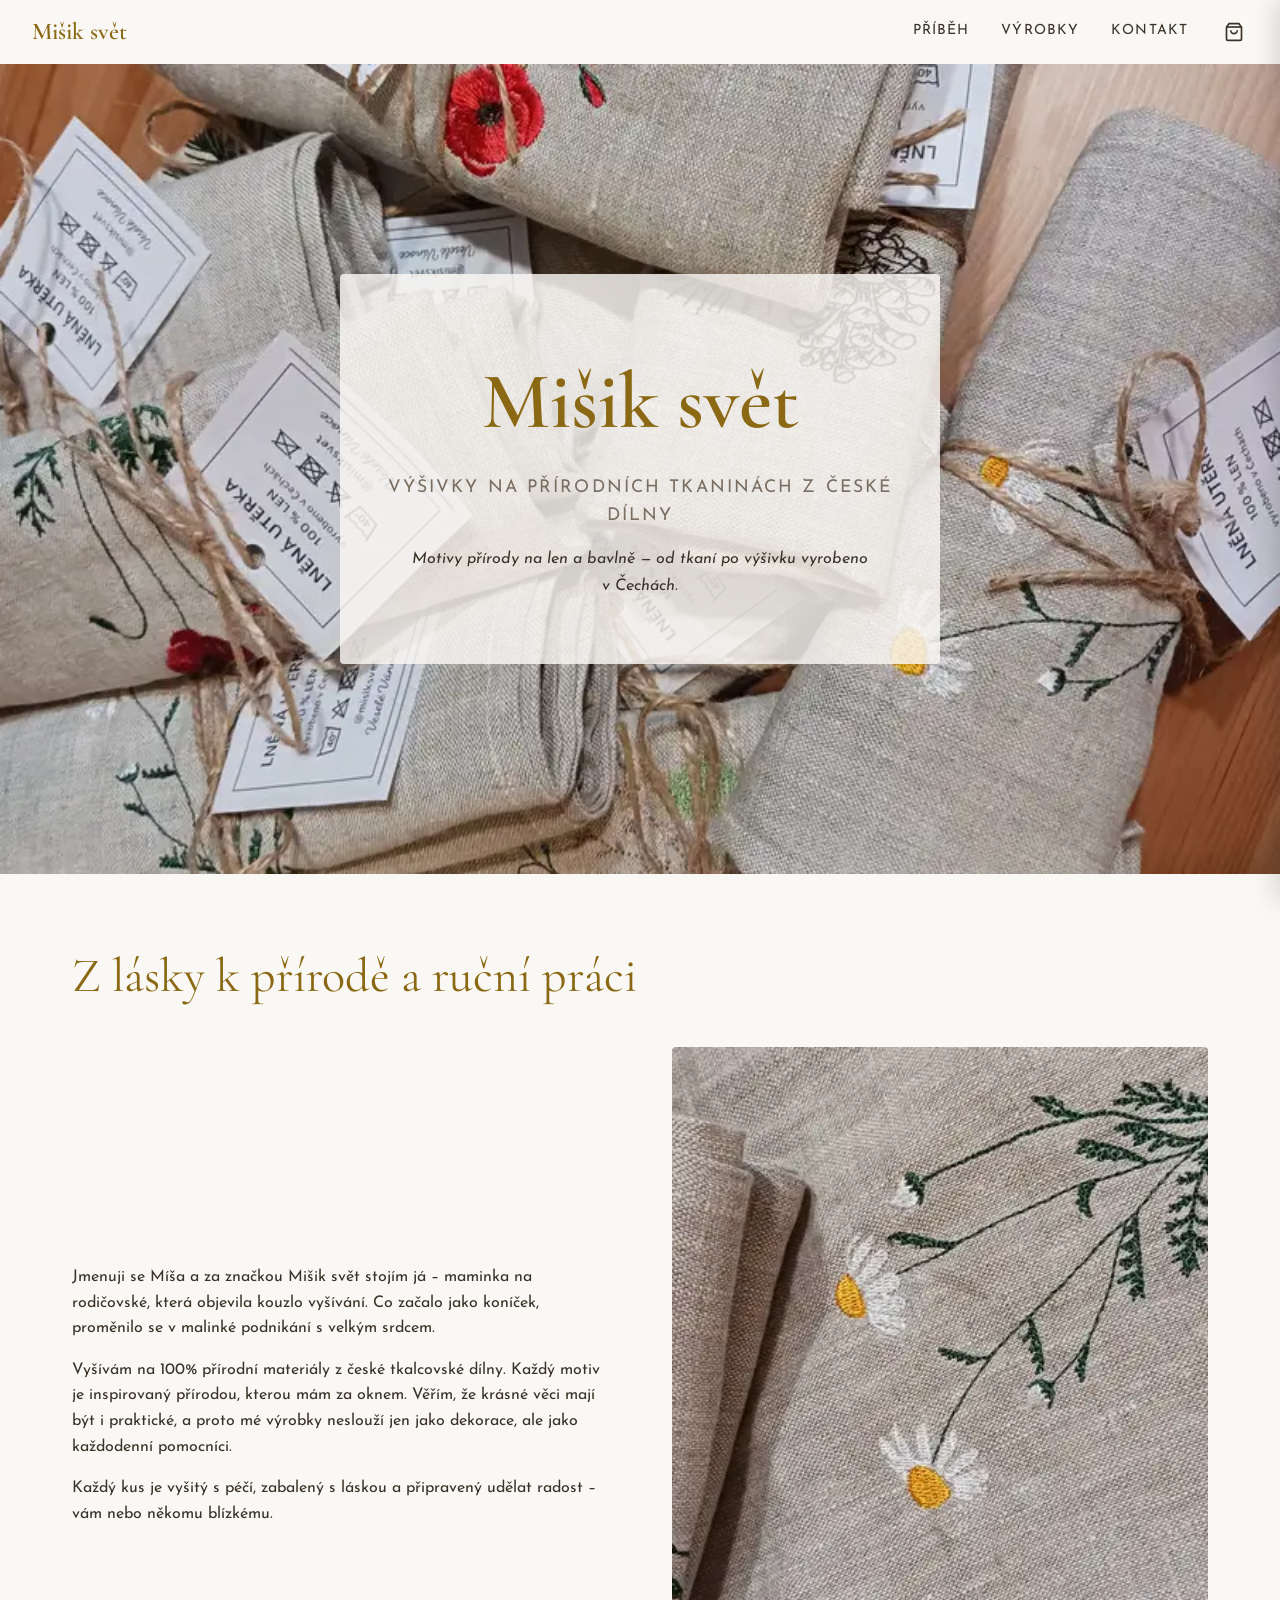
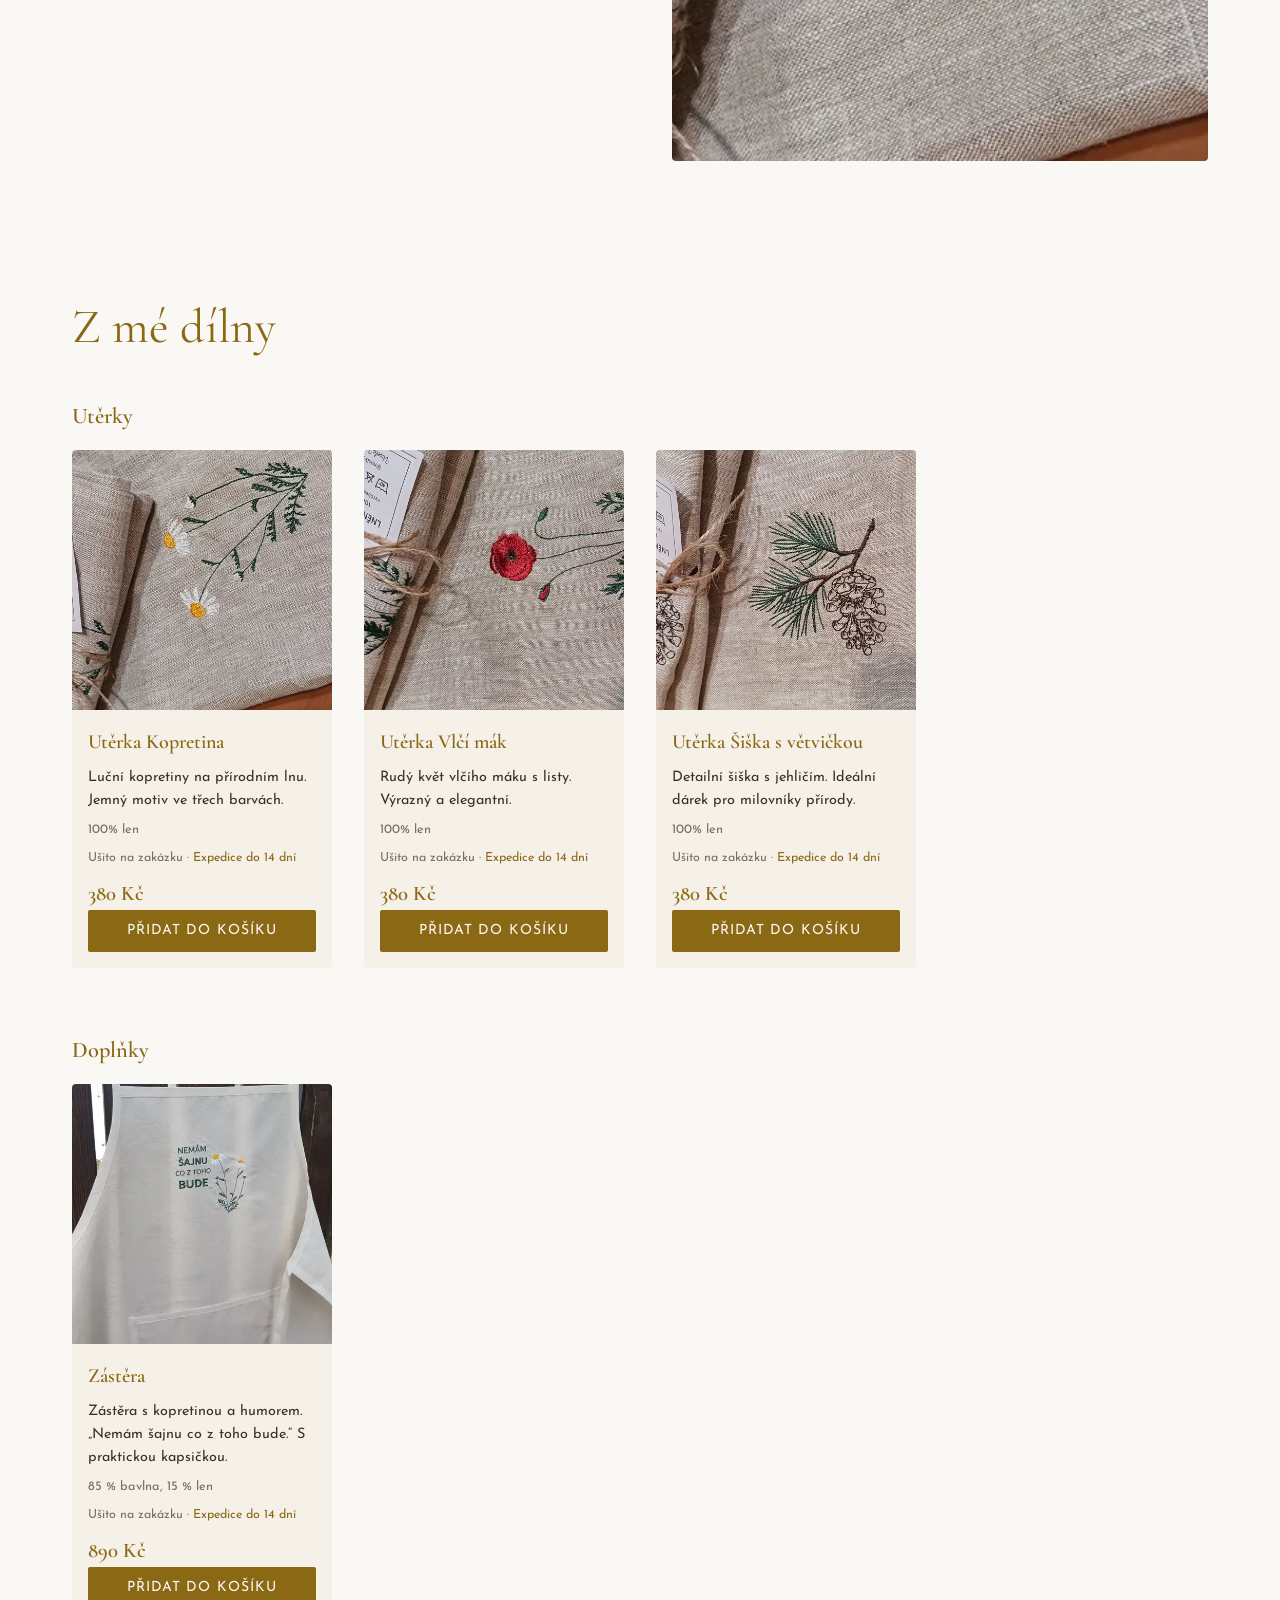
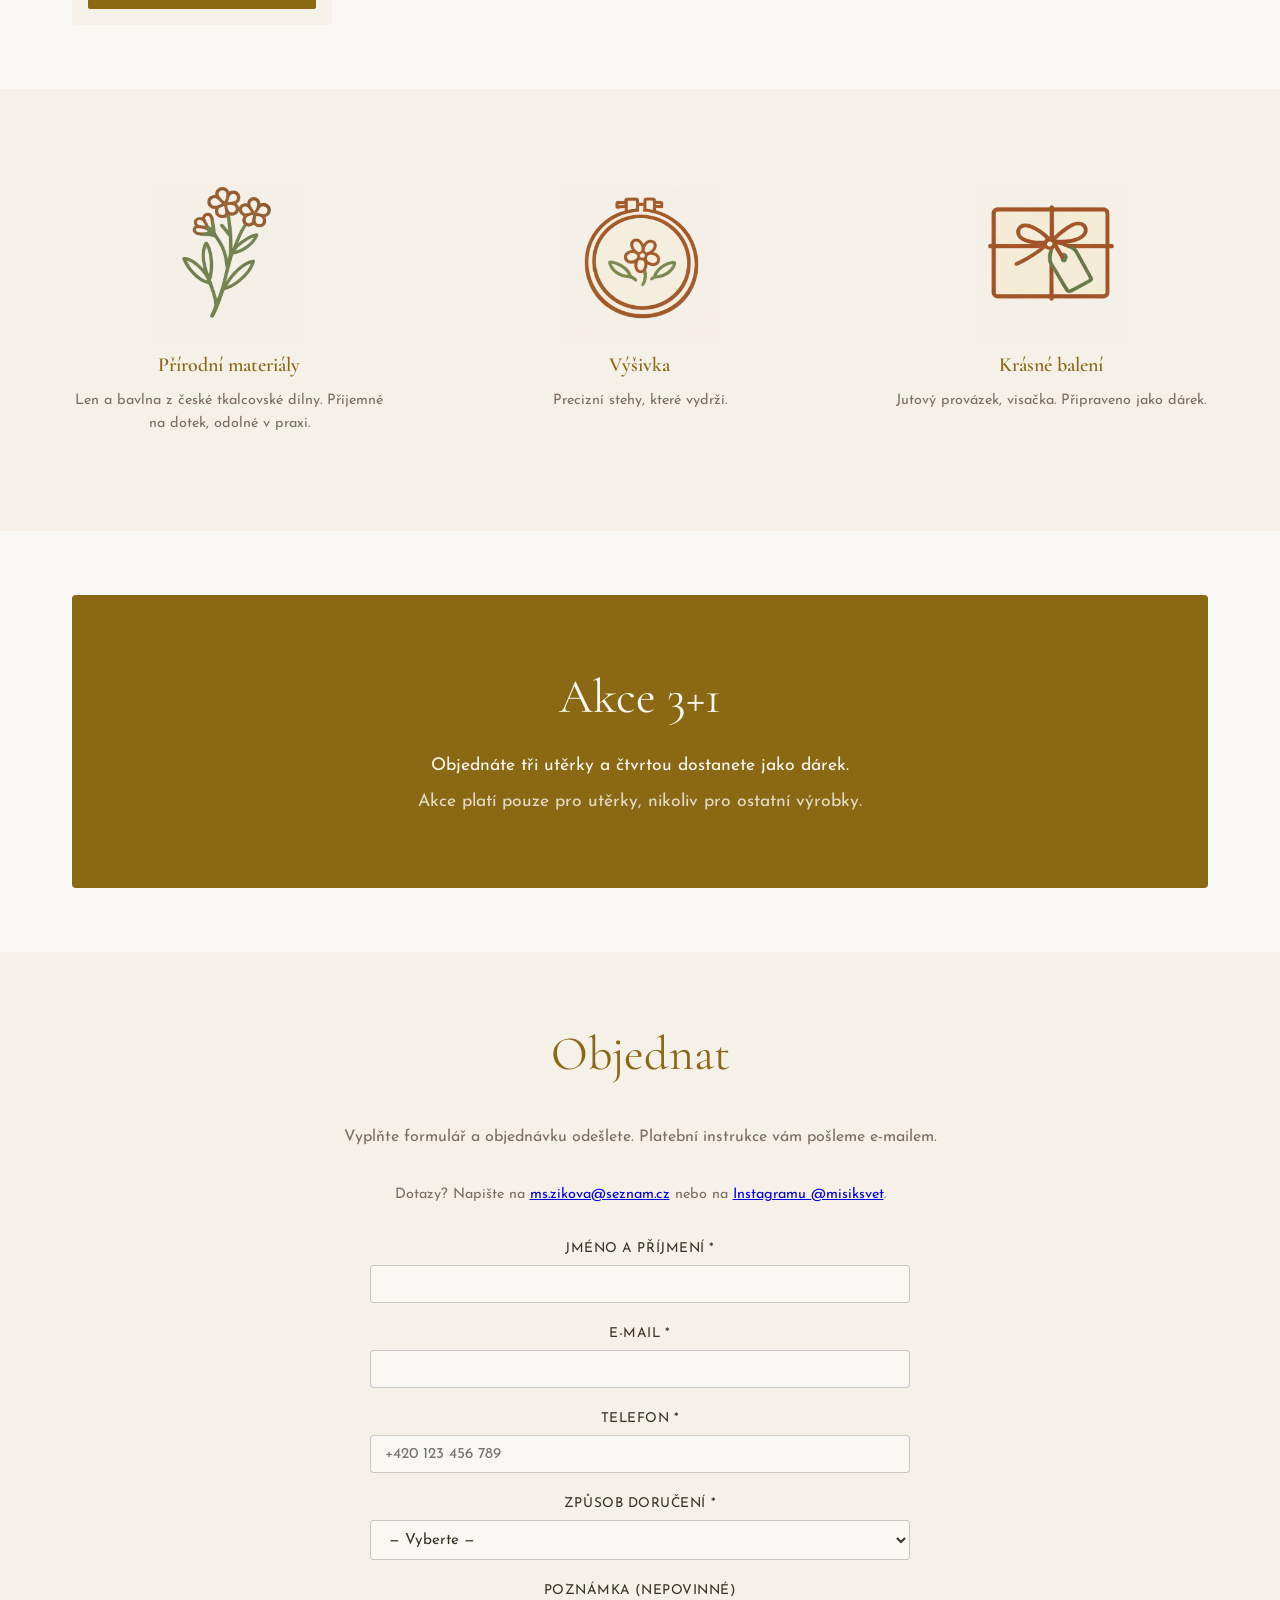
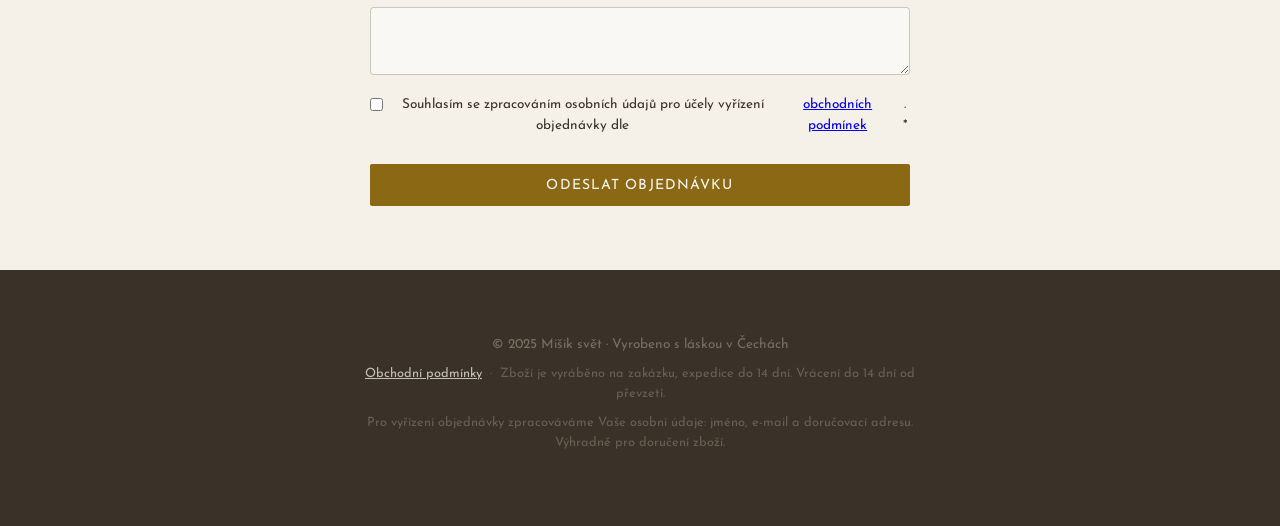
==== index.html @ a8f80e79 "feat: dynamicky sklad pres Firebase Realtime Database Co-Authored-By: Claude Sonnet 4.6 <noreply@ant" ====
<!DOCTYPE html>
<html lang="cs">
<head>
  <meta charset="UTF-8">
  <meta name="viewport" content="width=device-width, initial-scale=1.0">
  <title>Mišik svět — Vyšívané lněné výrobky z Čech</title>
  <meta name="description" content="Lněné utěrky a zástěry s českou výšivkou. Od tkaní po výšivku vyrobeno v ČR.">

  <!-- Favicon -->
  <link rel="icon" type="image/png" href="obrazky/favicon.png">

  <!-- Canonical -->
  <link rel="canonical" href="https://misiksvet.cz/">

  <!-- Open Graph -->
  <meta property="og:type" content="website">
  <meta property="og:url" content="https://misiksvet.cz/">
  <meta property="og:title" content="Mišik svět — Vyšívané lněné výrobky z Čech">
  <meta property="og:description" content="Lněné utěrky a zástěry s českou výšivkou. Od tkaní po výšivku vyrobeno v ČR.">
  <meta property="og:image" content="https://misiksvet.cz/fotky/kopretina.webp">
  <meta property="og:image:width" content="1200">
  <meta property="og:image:height" content="630">
  <meta property="og:locale" content="cs_CZ">
  <meta property="og:site_name" content="Mišik svět">

  <!-- Twitter Card -->
  <meta name="twitter:card" content="summary_large_image">
  <meta name="twitter:title" content="Mišik svět — Vyšívané lněné výrobky z Čech">
  <meta name="twitter:description" content="Lněné utěrky a zástěry s českou výšivkou. Od tkaní po výšivku vyrobeno v ČR.">
  <meta name="twitter:image" content="https://misiksvet.cz/fotky/kopretina.webp">

  <!-- Strukturovaná data pro Google -->
  <script type="application/ld+json">
  {
    "@context": "https://schema.org",
    "@type": "Store",
    "name": "Mišik svět",
    "description": "Lněné utěrky a zástěry s českou výšivkou. Od tkaní po výšivku vyrobeno v ČR.",
    "url": "https://misiksvet.cz",
    "image": "https://misiksvet.cz/fotky/kopretina.webp",
    "email": "ms.zikova@seznam.cz",
    "address": {
      "@type": "PostalAddress",
      "addressLocality": "Struhařov",
      "postalCode": "251 64",
      "addressCountry": "CZ"
    },
    "sameAs": ["https://www.instagram.com/misiksvet/"],
    "hasOfferCatalog": {
      "@type": "OfferCatalog",
      "name": "Vyšívané lněné výrobky",
      "itemListElement": [
        {"@type": "Offer", "itemOffered": {"@type": "Product", "name": "Utěrka Kopretina", "price": "380", "priceCurrency": "CZK"}},
        {"@type": "Offer", "itemOffered": {"@type": "Product", "name": "Utěrka Vlčí mák", "price": "380", "priceCurrency": "CZK"}},
        {"@type": "Offer", "itemOffered": {"@type": "Product", "name": "Utěrka Šiška s větvičkou", "price": "380", "priceCurrency": "CZK"}},
        {"@type": "Offer", "itemOffered": {"@type": "Product", "name": "Zástěra", "price": "890", "priceCurrency": "CZK"}}
      ]
    }
  }
  </script>

  <link rel="preconnect" href="https://fonts.googleapis.com">
  <link rel="preconnect" href="https://fonts.gstatic.com" crossorigin>
  <link href="https://fonts.googleapis.com/css2?family=Cormorant+Garamond:ital,wght@0,400;0,600;1,400&family=Josefin+Sans:wght@300;400&display=swap" rel="stylesheet">
  <link rel="stylesheet" href="css/style.css">
  <!-- PPL widget CSS -->
  <link rel="stylesheet" href="https://www.ppl.cz/sources/map/main.css">
  <!-- EmailJS CDN — musi byt pred cart.js a order.js scripty -->
  <script
    type="text/javascript"
    src="https://cdn.jsdelivr.net/npm/@emailjs/browser@4/dist/email.min.js">
  </script>
  <script type="text/javascript">
    (function(){
      emailjs.init({ publicKey: "twDlrPMAex6Tw1H1k", origin: "https://api.emailjs.com" });
    })();
  </script>
</head>
<body>

  <nav>
    <a href="#" class="nav-logo">Mišik svět</a>
    <button class="hamburger" aria-label="Otevřít menu" aria-expanded="false">
      <span class="hamburger__bar"></span>
      <span class="hamburger__bar"></span>
      <span class="hamburger__bar"></span>
    </button>
    <ul class="nav-links">
      <li><a href="#pribeh">Příběh</a></li>
      <li><a href="#produkty">Výrobky</a></li>
      <li><a href="#kontakt">Kontakt</a></li>
      <li>
        <button class="cart-nav-btn" aria-label="Otevřít košík" id="cart-nav-btn">
          <svg width="20" height="20" viewBox="0 0 24 24" fill="none" stroke="currentColor" stroke-width="2" aria-hidden="true">
            <path d="M6 2L3 6v14a2 2 0 002 2h14a2 2 0 002-2V6l-3-4z"/>
            <line x1="3" y1="6" x2="21" y2="6"/>
            <path d="M16 10a4 4 0 01-8 0"/>
          </svg>
          <span class="cart-count" hidden>0</span>
        </button>
      </li>
    </ul>
  </nav>

  <!-- Cart drawer -->
  <div id="cart-drawer" class="cart-drawer" aria-hidden="true">
    <div class="cart-drawer__header">
      <h2>Košík</h2>
      <button class="cart-drawer__close" aria-label="Zavřít košík">✕</button>
    </div>
    <div id="cart-items" class="cart-drawer__items"></div>
    <div class="cart-drawer__footer">
      <p class="cart-total"></p>
      <p class="cart-discount" hidden></p>
      <a href="#kontakt" class="btn btn--primary cart-checkout-btn">Přejít k objednávce</a>
    </div>
  </div>
  <div id="cart-overlay" class="cart-overlay"></div>

  <section id="hero">
    <img src="fotky/kolekce.webp" alt="Sbírka vyšívaných výrobků z české dílny Mišik svět" class="hero__bg-img" width="1600" height="1200">
    <div class="hero__content">
      <h1 class="hero__title">Mišik svět</h1>
      <p class="hero__subtitle">Výšivky na přírodních tkaninách z české dílny</p>
      <p class="hero__text">Motivy přírody na len a&nbsp;bavlně — od tkaní po výšivku vyrobeno v&nbsp;Čechách.</p>
    </div>
  </section>

  <section id="pribeh" class="section">
    <h2>Z&nbsp;lásky k&nbsp;přírodě a&nbsp;ruční práci</h2>
    <div class="story-grid">
      <div class="story-text">
        <p>Jmenuji se Míša a&nbsp;za značkou Mišik svět stojím já – maminka na rodičovské, která objevila kouzlo vyšívání. Co začalo jako koníček, proměnilo se v&nbsp;malinké podnikání s&nbsp;velkým srdcem.</p>
        <p>Vyšívám na 100% přírodní materiály z&nbsp;české tkalcovské dílny. Každý motiv je inspirovaný přírodou, kterou mám za oknem. Věřím, že krásné věci mají být i&nbsp;praktické, a&nbsp;proto mé výrobky neslouží jen jako dekorace, ale jako každodenní pomocníci.</p>
        <p>Každý kus je vyšitý s&nbsp;péčí, zabalený s&nbsp;láskou a&nbsp;připravený udělat radost – vám nebo někomu blízkému.</p>
      </div>
      <div class="story-image">
        <img src="fotky/kopretina.webp" alt="Lněná utěrka s výšivkou kopretiny z české dílny Mišik svět" loading="lazy" width="600" height="800">
      </div>
    </div>
  </section>

  <section id="produkty" class="section">
    <h2>Z&nbsp;mé dílny</h2>
    <h3 class="product-section-heading">Utěrky</h3>
    <div id="product-grid-uterky" class="product-grid"></div>
    <h3 class="product-section-heading">Doplňky</h3>
    <div id="product-grid-doplnky" class="product-grid"></div>
  </section>

  <section id="hodnoty" class="section section--surface">
    <div class="values-grid">
      <article class="value-card">
        <div class="value-icon" style="background-image:url('obrazky/ikona-material.png')" aria-hidden="true"></div>
        <h3>Přírodní materiály</h3>
        <p>Len a&nbsp;bavlna z&nbsp;české tkalcovské dílny. Příjemné na dotek, odolné v&nbsp;praxi.</p>
      </article>
      <article class="value-card">
        <div class="value-icon" style="background-image:url('obrazky/ikona-vysivka.png')" aria-hidden="true"></div>
        <h3>Výšivka</h3>
        <p>Precizní stehy, které vydrží.</p>
      </article>
      <article class="value-card">
        <div class="value-icon" style="background-image:url('obrazky/ikona-baleni.png')" aria-hidden="true"></div>
        <h3>Krásné balení</h3>
        <p>Jutový provázek, visačka. Připraveno jako dárek.</p>
      </article>
    </div>
  </section>

  <section id="akce" class="section">
    <div class="promo-banner">
      <h2>Akce 3+1</h2>
      <p>Objednáte tři utěrky a&nbsp;čtvrtou dostanete jako dárek.</p>
      <p class="promo-note">Akce platí pouze pro utěrky, nikoliv pro ostatní výrobky.</p>
    </div>
  </section>

  <section id="kontakt" class="section section--surface">
    <h2>Objednat</h2>
    <p>Vyplňte formulář a objednávku odešlete. Platební instrukce vám pošleme e-mailem.</p>
    <p class="kontakt-instagram">Dotazy? Napište na <a href="mailto:ms.zikova@seznam.cz">ms.zikova@seznam.cz</a> nebo na <a href="https://www.instagram.com/misiksvet/" target="_blank" rel="noopener">Instagramu @misiksvet</a>.</p>

    <form id="order-form" novalidate>
      <div class="form-group">
        <label for="full_name">Jméno a příjmení *</label>
        <input type="text" id="full_name" name="full_name" required autocomplete="name">
      </div>
      <div class="form-group">
        <label for="email">E-mail *</label>
        <input type="email" id="email" name="email" required autocomplete="email">
      </div>
      <div class="form-group">
        <label for="phone">Telefon *</label>
        <input type="tel" id="phone" name="phone" required autocomplete="tel" placeholder="+420 123 456 789">
      </div>
      <div class="form-group">
        <label for="delivery">Způsob doručení *</label>
        <select id="delivery" name="delivery" required>
          <option value="">— Vyberte —</option>
          <option value="balikovna-vydejna">Balíkovna — výdejní místo (75 Kč)</option>
          <option value="balikovna-domu">Balíkovna — domů (89 Kč)</option>
          <option value="ppl-box">PPL — výdejní místo (79 Kč)</option>
          <option value="ppl-domu">PPL — domů (106 Kč)</option>
          <option value="osobni-odber">Osobní odběr (Struhařov) — zdarma</option>
        </select>
      </div>

      <!-- Balíkovna výdejní místo: widget -->
      <div id="balikovna-section" hidden>
        <button type="button" id="balikovna-open-btn" class="btn btn--secondary">
          Vybrat Balíkovnu na mapě
        </button>
        <p id="balikovna-selected-name" class="pickup-selected"></p>
        <p id="balikovna-error" class="form-error form-error--inline" hidden></p>
      </div>

      <!-- Balíkovna domů: adresní pole -->
      <div id="balikovna-domu-section" hidden>
        <div class="form-group">
          <label for="balikovna_address">Doručovací adresa *</label>
          <input type="text" id="balikovna_address" name="balikovna_address" autocomplete="street-address">
        </div>
      </div>

      <!-- PPL výdejní místo: widget (otevře se jako modal overlay) -->
      <div id="ppl-box-section" hidden>
        <button type="button" id="ppl-open-btn" class="btn btn--secondary">
          Vybrat PPL výdejní místo
        </button>
        <p id="ppl-selected-name" class="pickup-selected"></p>
        <p id="ppl-error" class="form-error form-error--inline" hidden></p>
      </div>

      <!-- PPL domů: adresní pole -->
      <div id="home-delivery-section" hidden>
        <div class="form-group">
          <label for="home_address">Doručovací adresa *</label>
          <input type="text" id="home_address" name="home_address" autocomplete="street-address">
        </div>
      </div>

      <div class="form-group">
        <label for="note">Poznámka (nepovinné)</label>
        <textarea id="note" name="note" rows="3"></textarea>
      </div>

      <div class="form-group form-group--checkbox">
        <label>
          <input type="checkbox" name="gdpr" required>
          Souhlasím se zpracováním osobních údajů pro účely vyřízení objednávky dle <a href="podminky.html" target="_blank" rel="noopener">obchodních podmínek</a>. *
        </label>
      </div>

      <!-- Honeypot: skryto pred uzivateli, boti ho vyplni -->
      <div style="position:absolute;left:-9999px;top:-9999px" aria-hidden="true">
        <input type="text" name="website" tabindex="-1" autocomplete="off">
      </div>

      <p id="cart-error" class="form-error" hidden></p>
      <button type="submit" id="submit-btn" class="btn btn--primary">Odeslat objednávku</button>
      <p id="form-success" class="form-success" hidden>Objednávka odeslána! Potvrzení dorazí na váš e-mail. Pokud ho nevidíte, zkontrolujte složku Spam nebo Hromadná pošta.</p>
      <p id="form-error" class="form-error" hidden>Něco se nepovedlo. Zkuste to prosím znovu nebo nás kontaktujte na Instagramu.</p>
    </form>
  </section>

  <footer>
    <p>© 2025 Mišik svět · Vyrobeno s&nbsp;láskou v&nbsp;Čechách</p>
    <p class="legal"><a href="podminky.html" target="_blank" rel="noopener">Obchodní podmínky</a> &nbsp;·&nbsp; Zboží je vyráběno na zakázku, expedice do 14&nbsp;dní. Vrácení do 14&nbsp;dní od převzetí.</p>
    <p class="legal">Pro vyřízení objednávky zpracováváme Vaše osobní údaje: jméno, e-mail a&nbsp;doručovací adresu. Výhradně pro doručení zboží.</p>
  </footer>

  <!-- Produktový detail modal -->
  <div id="product-modal" hidden role="dialog" aria-modal="true" aria-labelledby="product-modal-name">
    <div class="product-modal__overlay"></div>
    <div class="product-modal__box">
      <button class="product-modal__close" aria-label="Zavřít">✕</button>
      <div class="product-modal__gallery">
        <img class="product-modal__img" src="" alt="" width="600" height="600">
        <div class="product-modal__thumbs"></div>
      </div>
      <div class="product-modal__body">
        <h2 class="product-modal__name" id="product-modal-name"></h2>
        <p class="product-modal__desc"></p>
        <p class="product-modal__material"></p>
        <p class="product-modal__size" hidden></p>
        <ul class="product-modal__properties" hidden></ul>
        <p class="product-modal__uses" hidden></p>
        <ul class="product-modal__care" hidden></ul>
        <p class="product-modal__avail">Ušito na zakázku · <span>expedice do 14 dní</span></p>
        <p class="product-modal__price"></p>
        <button class="btn btn--primary btn-modal-add">Přidat do košíku</button>
      </div>
    </div>
  </div>

  <!-- Balíkovna widget modal (iframe) -->
  <div id="balikovna-modal" class="pickup-modal" hidden aria-modal="true" role="dialog" aria-label="Výběr Balíkovny">
    <div class="pickup-modal__inner">
      <button type="button" id="balikovna-modal-close" class="pickup-modal__close" aria-label="Zavřít">✕</button>
      <iframe
        id="balikovna-iframe"
        src="https://b2c.cpost.cz/locations/?lang=cs"
        title="Výběr Balíkovny"
        class="pickup-modal__iframe"
        allow="geolocation"
        loading="lazy">
      </iframe>
    </div>
  </div>
  <div id="balikovna-overlay" class="pickup-overlay"></div>

  <!-- PPL widget modal — visibility:hidden (ne display:none), aby widget mohl inicializovat -->
  <div id="ppl-modal" class="pickup-modal ppl-modal--hidden" aria-modal="true" role="dialog" aria-label="Výběr PPL výdejního místa">
    <div class="pickup-modal__inner">
      <button type="button" id="ppl-modal-close" class="pickup-modal__close" aria-label="Zavřít">✕</button>
      <div
        id="ppl-parcelshop-map"
        class="pickup-modal__widget"
        data-language="cs"
        data-country="cz"
        data-mode="default">
      </div>
    </div>
  </div>
  <div id="ppl-overlay" class="pickup-overlay"></div>

  <!-- PPL widget JS — načte se po stránce, inicializuje #ppl-parcelshop-map -->
  <script src="https://www.ppl.cz/sources/map/main.js" defer></script>
  <script src="js/products.js"></script>
  <script src="js/cart.js"></script>
  <script src="js/stock.js"></script>
  <script src="js/order.js"></script>
  <script src="js/main.js"></script>

</body>
</html>
---- css/style.css ----
/* ============================================================
   MIŠIK SVĚT — design system a kompletni mobile-first styling
   ============================================================ */

/* ============================================================
   1. CSS Design Tokens (:root)
   ============================================================ */
:root {
  /* Colors */
  --color-bg:           #faf8f4;   /* kremova — pozadi stranky */
  --color-surface:      #f5f0e8;   /* bezova — pozadi karet a sekci */
  --color-brown:        #8b6914;   /* tepla hneda — nadpisy, tlacitka, akcenty */
  --color-green:        #5a7a4a;   /* tlumena zelena — sekundarni akcent */
  --color-text:         #3a3228;   /* tmave — hlavni text */
  --color-text-muted:   #7a6e62;   /* seda — doplnkovy text */

  /* Typography */
  --font-heading: 'Cormorant Garamond', Georgia, serif;
  --font-body:    'Josefin Sans', system-ui, sans-serif;

  /* Spacing scale */
  --space-xs:  0.5rem;
  --space-sm:  1rem;
  --space-md:  2rem;
  --space-lg:  4rem;
  --space-xl:  8rem;

  /* Layout */
  --max-width:  1200px;
  --nav-height: 64px;
}

/* ============================================================
   2. CSS Reset a zakladni base styly
   ============================================================ */
*, *::before, *::after {
  box-sizing: border-box;
  margin: 0;
  padding: 0;
}

html {
  scroll-behavior: smooth;
}

body {
  font-family: var(--font-body);
  background: var(--color-bg);
  color: var(--color-text);
  line-height: 1.6;
}

img {
  max-width: 100%;
  height: auto;
  display: block;
}

/* ============================================================
   3. Typography
   ============================================================ */
h1, h2, h3 {
  font-family: var(--font-heading);
  color: var(--color-brown);
}

h1 {
  font-size: clamp(2.5rem, 8vw, 5rem);
  font-weight: 600;
}

h2 {
  font-size: clamp(1.8rem, 5vw, 3rem);
  font-weight: 400;
  margin-bottom: var(--space-md);
}

h3 {
  font-size: 1.25rem;
  font-weight: 600;
  margin-bottom: var(--space-xs);
}

/* ============================================================
   4. Navigace
   ============================================================ */
nav {
  position: sticky;
  top: 0;
  z-index: 100;
  display: flex;
  align-items: center;
  justify-content: space-between;
  padding: 0 var(--space-md);
  height: var(--nav-height);
  background: transparent;
  transition: background 0.3s ease, box-shadow 0.3s ease;
}

nav.scrolled {
  background: var(--color-bg);
  box-shadow: 0 2px 12px rgba(0, 0, 0, 0.08);
}

.nav-logo {
  font-family: var(--font-heading);
  font-size: 1.5rem;
  color: var(--color-brown);
  text-decoration: none;
  font-weight: 600;
}

.nav-links {
  display: flex;
  list-style: none;
  gap: var(--space-md);
}

.nav-links a {
  font-family: var(--font-body);
  font-size: 0.875rem;
  letter-spacing: 0.08em;
  text-transform: uppercase;
  color: var(--color-text);
  text-decoration: none;
  transition: color 0.2s;
}

.nav-links a:hover {
  color: var(--color-brown);
}

/* Hamburger — skryty na desktopu, viditelny na mobilu */
.hamburger {
  display: none;
  background: none;
  border: none;
  cursor: pointer;
  padding: var(--space-xs);
  min-width: 44px;
  min-height: 44px;
}

.hamburger__bar {
  display: block;
  width: 24px;
  height: 2px;
  background: var(--color-text);
  margin: 5px 0;
  transition: transform 0.3s ease;
}

/* ============================================================
   5. Hero sekce
   ============================================================ */
#hero {
  position: relative;
  min-height: 90vh;
  display: flex;
  align-items: center;
  justify-content: center;
  overflow: hidden;
  background: var(--color-surface);
}

.hero__bg-img {
  position: absolute;
  inset: 0;
  width: 100%;
  height: 100%;
  object-fit: cover;
  object-position: center;
}

.hero__content {
  position: relative;
  z-index: 1;
  text-align: center;
  padding: var(--space-lg) var(--space-md);
  background: rgba(250, 248, 244, 0.82);
  border-radius: 4px;
  max-width: 600px;
  animation: fadeIn 1s ease-out both;
}

.hero__title {
  font-size: clamp(2.5rem, 8vw, 5rem);
  color: var(--color-brown);
  margin-bottom: var(--space-xs);
}

.hero__subtitle {
  font-family: var(--font-body);
  font-size: clamp(0.9rem, 2.5vw, 1.1rem);
  letter-spacing: 0.12em;
  text-transform: uppercase;
  color: var(--color-text-muted);
  margin-bottom: var(--space-sm);
}

.hero__text {
  font-size: 1rem;
  font-style: italic;
  color: var(--color-text);
  line-height: 1.7;
}

@keyframes fadeIn {
  from { opacity: 0; transform: translateY(16px); }
  to   { opacity: 1; transform: translateY(0); }
}

/* ============================================================
   6. Sekce — obecne
   ============================================================ */
.section {
  padding: var(--space-lg) var(--space-md);
  max-width: var(--max-width);
  margin: 0 auto;
}

.section--surface {
  max-width: 100%;
  background: var(--color-surface);
  padding: var(--space-lg) var(--space-md);
}

.section--surface > * {
  max-width: var(--max-width);
  margin-left: auto;
  margin-right: auto;
}

/* ============================================================
   7. Sekce Pribeh (dvousloupec)
   ============================================================ */
.story-grid {
  display: grid;
  grid-template-columns: 1fr;
  gap: var(--space-lg);
  align-items: center;
}

@media (min-width: 768px) {
  .story-grid {
    grid-template-columns: 1fr 1fr;
  }
}

.story-text p {
  margin-bottom: var(--space-sm);
  color: var(--color-text);
}

.story-image img {
  border-radius: 4px;
  width: 100%;
  aspect-ratio: 3 / 4;
  object-fit: cover;
}

/* ============================================================
   8. Produktove karty (vyrendrovane JS)
   ============================================================ */
.product-grid {
  display: grid;
  grid-template-columns: 1fr;
  gap: var(--space-md);
}

@media (min-width: 600px) {
  .product-grid {
    grid-template-columns: repeat(2, 1fr);
  }
}

@media (min-width: 1024px) {
  .product-grid {
    grid-template-columns: repeat(4, 1fr);
  }
}

.product-card {
  background: var(--color-surface);
  border-radius: 4px;
  overflow: hidden;
  transition: box-shadow 0.25s ease, transform 0.25s ease;
  display: flex;
  flex-direction: column;
}

.product-card:hover {
  box-shadow: 0 8px 24px rgba(0, 0, 0, 0.10);
  transform: translateY(-3px);
}

.product-card img {
  width: 100%;
  aspect-ratio: 1 / 1;
  object-fit: cover;
}

.product-card__body {
  padding: var(--space-sm);
  display: flex;
  flex-direction: column;
  flex-grow: 1;
}

.product-card__name {
  font-family: var(--font-heading);
  font-size: 1.25rem;
  color: var(--color-brown);
  margin-bottom: var(--space-xs);
}

.product-card__desc {
  font-size: 0.9rem;
  color: var(--color-text);
  margin-bottom: var(--space-xs);
  flex-grow: 1;
}

.product-card__material {
  font-size: 0.8rem;
  color: var(--color-text-muted);
  margin-bottom: var(--space-xs);
}

.product-card__avail {
  font-size: 0.78rem;
  color: var(--color-text-muted);
  margin-bottom: var(--space-xs);
}

.product-card__avail span,
.product-modal__avail span {
  color: var(--color-brown);
}

.stock--ok        { color: #7a8c6e; }
.stock--low       { color: #b87333; font-weight: 600; }
.stock--unavailable { color: #a09080; font-style: italic; }

.product-card__price {
  font-family: var(--font-heading);
  font-size: 1.3rem;
  font-weight: 600;
  color: var(--color-brown);
  margin-top: auto;
}

/* ============================================================
   9. Sekce Hodnot
   ============================================================ */
.values-grid {
  display: grid;
  grid-template-columns: 1fr;
  gap: var(--space-md);
  text-align: center;
}

@media (min-width: 768px) {
  .values-grid {
    grid-template-columns: repeat(3, 1fr);
  }
}

.value-card {
  padding: var(--space-md);
}

.value-icon {
  display: block;
  width: 160px;
  height: 160px;
  margin: 0 auto 4px;
  background-size: 290%;
  background-position: center;
  background-repeat: no-repeat;
  mix-blend-mode: multiply;
}

.value-card h3 {
  color: var(--color-brown);
  margin-bottom: var(--space-xs);
}

.value-card p {
  color: var(--color-text-muted);
  font-size: 0.9rem;
}

/* ============================================================
   10. Banner akce 3+1
   ============================================================ */
.promo-banner {
  background: var(--color-brown);
  color: var(--color-bg);
  text-align: center;
  padding: var(--space-lg) var(--space-md);
  border-radius: 4px;
}

.promo-banner h2 {
  color: var(--color-bg);
  margin-bottom: var(--space-sm);
}

.promo-banner p {
  font-size: 1.1rem;
  margin-bottom: var(--space-xs);
}

.promo-note {
  font-size: 0.85rem;
  opacity: 0.8;
}

/* ============================================================
   11. Kontakt
   ============================================================ */
#kontakt {
  text-align: center;
}

#kontakt p {
  margin-bottom: var(--space-md);
  color: var(--color-text-muted);
}

/* ============================================================
   12. Tlacitka
   ============================================================ */
.btn {
  display: inline-block;
  padding: 0.85rem 2rem;
  border-radius: 2px;
  font-family: var(--font-body);
  font-size: 0.875rem;
  letter-spacing: 0.08em;
  text-transform: uppercase;
  text-decoration: none;
  cursor: pointer;
  border: none;
  transition: background 0.2s, color 0.2s;
}

.btn--primary {
  background: var(--color-brown);
  color: var(--color-bg);
}

.btn--primary:hover {
  background: #6b4f10;
}

/* ============================================================
   13. Paticka
   ============================================================ */
footer {
  background: var(--color-text);
  color: var(--color-text-muted);
  text-align: center;
  padding: var(--space-lg) var(--space-md);
}

footer p {
  font-size: 0.85rem;
  margin-bottom: var(--space-xs);
}

footer a {
  color: var(--color-surface);
}

.legal {
  font-size: 0.8rem;
  opacity: 0.75;
  max-width: 600px;
  margin-left: auto;
  margin-right: auto;
}

/* ============================================================
   14. Responzivni navigace na mobilu
   ============================================================ */
@media (max-width: 767px) {
  .hamburger {
    display: flex;
    flex-direction: column;
    justify-content: center;
  }

  .nav-links {
    display: none;
    position: absolute;
    top: var(--nav-height);
    left: 0;
    right: 0;
    background: var(--color-bg);
    flex-direction: column;
    padding: var(--space-md);
    gap: var(--space-sm);
    box-shadow: 0 4px 12px rgba(0, 0, 0, 0.08);
    z-index: 99;
  }

  .nav-links.open {
    display: flex;
  }

  .nav-links li {
    text-align: center;
  }

  .nav-links a {
    font-size: 1rem;
  }
}

/* ============================================================
   PHASE 5: CART DRAWER
   ============================================================ */

.cart-nav-btn {
  background: none;
  border: none;
  cursor: pointer;
  color: var(--color-text);
  display: flex;
  align-items: center;
  gap: 0.25rem;
  padding: 0.25rem;
  position: relative;
}

.cart-count {
  background: var(--color-accent);
  color: #fff;
  font-size: 0.65rem;
  font-family: 'Josefin Sans', sans-serif;
  font-weight: 400;
  min-width: 1.25rem;
  height: 1.25rem;
  border-radius: 50%;
  display: flex;
  align-items: center;
  justify-content: center;
  position: absolute;
  top: -0.3rem;
  right: -0.3rem;
}

.cart-drawer {
  position: fixed;
  top: 0;
  right: 0;
  width: min(400px, 100vw);
  height: 100vh;
  background: var(--color-bg);
  box-shadow: -4px 0 24px rgba(0, 0, 0, 0.15);
  transform: translateX(100%);
  transition: transform 0.3s ease;
  z-index: 200;
  display: flex;
  flex-direction: column;
  overflow-y: auto;
}

.cart-drawer.open {
  transform: translateX(0);
}

.cart-overlay {
  position: fixed;
  inset: 0;
  background: rgba(0, 0, 0, 0.4);
  z-index: 199;
  display: none;
}

.cart-overlay.visible {
  display: block;
}

.cart-drawer__header {
  display: flex;
  align-items: center;
  justify-content: space-between;
  padding: 1.5rem;
  border-bottom: 1px solid rgba(0, 0, 0, 0.1);
}

.cart-drawer__header h2 {
  font-size: 1.25rem;
  margin: 0;
}

.cart-drawer__close {
  background: none;
  border: none;
  font-size: 1.25rem;
  cursor: pointer;
  color: var(--color-text);
  padding: 0.25rem 0.5rem;
}

.cart-drawer__items {
  flex: 1;
  overflow-y: auto;
  padding: 1rem 1.5rem;
}

.cart-item {
  display: flex;
  align-items: center;
  gap: 0.75rem;
  padding: 0.75rem 0;
  border-bottom: 1px solid rgba(0, 0, 0, 0.06);
}

.cart-item__name {
  flex: 1;
  font-size: 0.9rem;
}

.cart-item__qty {
  display: flex;
  align-items: center;
  gap: 0.5rem;
}

.cart-item__qty button {
  background: none;
  border: 1px solid rgba(0, 0, 0, 0.2);
  width: 1.75rem;
  height: 1.75rem;
  border-radius: 4px;
  cursor: pointer;
  font-size: 1rem;
  display: flex;
  align-items: center;
  justify-content: center;
}

.cart-item__price {
  font-size: 0.9rem;
  min-width: 4rem;
  text-align: right;
}

.cart-item__remove {
  background: none;
  border: none;
  cursor: pointer;
  color: rgba(0, 0, 0, 0.4);
  font-size: 0.9rem;
  padding: 0.25rem;
}

.cart-empty {
  color: rgba(0, 0, 0, 0.45);
  font-size: 0.9rem;
  text-align: center;
  padding: 2rem 0;
}

.cart-drawer__footer {
  padding: 1rem 1.5rem 1.5rem;
  border-top: 1px solid rgba(0, 0, 0, 0.1);
}

.cart-total {
  font-weight: 600;
  margin-bottom: 0.25rem;
}

.cart-discount {
  color: #2a7a2a;
  font-size: 0.9rem;
  margin-bottom: 0.75rem;
}

.cart-checkout-btn {
  display: block;
  width: 100%;
  text-align: center;
  margin-top: 0.75rem;
}

/* ============================================================
   PHASE 5: ORDER FORM
   ============================================================ */

#order-form {
  max-width: 540px;
  margin: 2rem auto 0;
}

.form-group {
  margin-bottom: 1.25rem;
  display: flex;
  flex-direction: column;
  gap: 0.35rem;
}

.form-group label {
  font-family: 'Josefin Sans', sans-serif;
  font-size: 0.85rem;
  font-weight: 400;
  letter-spacing: 0.04em;
  text-transform: uppercase;
  color: var(--color-text);
}

.form-group input,
.form-group select,
.form-group textarea {
  padding: 0.65rem 0.85rem;
  border: 1px solid rgba(0, 0, 0, 0.2);
  border-radius: 4px;
  font-family: 'Josefin Sans', sans-serif;
  font-size: 0.95rem;
  background: var(--color-bg);
  color: var(--color-text);
  width: 100%;
  box-sizing: border-box;
  transition: border-color 0.15s;
}

.form-group input:focus,
.form-group select:focus,
.form-group textarea:focus {
  outline: none;
  border-color: var(--color-accent);
}

.form-group--checkbox {
  flex-direction: row;
  align-items: flex-start;
  gap: 0.6rem;
}

.form-group--checkbox label {
  text-transform: none;
  font-size: 0.85rem;
  letter-spacing: 0;
  line-height: 1.5;
  display: flex;
  align-items: flex-start;
  gap: 0.5rem;
  cursor: pointer;
}

.form-group--checkbox input[type="checkbox"] {
  width: auto;
  margin-top: 0.15rem;
  flex-shrink: 0;
}

#balikovna-section,
#balikovna-domu-section,
#ppl-box-section,
#home-delivery-section {
  margin-bottom: 1.25rem;
}

.pickup-selected {
  font-size: 0.9rem;
  margin-top: 0.5rem;
  color: #2a7a2a;
}

/* Balíkovna modal */
.pickup-modal {
  position: fixed;
  inset: 0;
  z-index: 200;
  display: flex;
  align-items: center;
  justify-content: center;
  padding: 1rem;
}

.pickup-modal[hidden] {
  display: none;
}

.pickup-modal__inner {
  position: relative;
  background: #fff;
  border-radius: 8px;
  width: 100%;
  max-width: 640px;
  height: 80vh;
  max-height: 600px;
  display: flex;
  flex-direction: column;
  box-shadow: 0 8px 32px rgba(0,0,0,0.18);
}

.pickup-modal__close {
  position: absolute;
  top: 0.5rem;
  right: 0.5rem;
  z-index: 1000;
  background: #fff;
  border: none;
  border-radius: 50%;
  width: 2.5rem;
  height: 2.5rem;
  font-size: 1.1rem;
  cursor: pointer;
  line-height: 1;
  box-shadow: 0 2px 8px rgba(0,0,0,0.3);
}

.pickup-modal__iframe {
  width: 100%;
  flex: 1;
  border: none;
  border-radius: 8px;
}

/* PPL widget renderuje mapu do divu — potřebuje být v DOMu (ne display:none), proto používáme CSS třídu */
.ppl-modal--hidden {
  visibility: hidden;
  pointer-events: none;
  z-index: -1;
}

/* Adresa autocomplete dropdown */
.address-suggestions {
  position: absolute;
  top: 100%;
  left: 0;
  right: 0;
  background: #fff;
  border: 1px solid rgba(0,0,0,0.15);
  border-top: none;
  border-radius: 0 0 4px 4px;
  list-style: none;
  margin: 0;
  padding: 0;
  z-index: 100;
  box-shadow: 0 4px 12px rgba(0,0,0,0.1);
  max-height: 200px;
  overflow-y: auto;
}

.address-suggestions__item {
  padding: 0.6rem 0.85rem;
  cursor: pointer;
  font-size: 0.9rem;
  border-bottom: 1px solid rgba(0,0,0,0.05);
  line-height: 1.4;
}

.address-suggestions__item:last-child {
  border-bottom: none;
}

.address-suggestions__item:hover,
.address-suggestions__item:focus {
  background: var(--color-bg);
}

.pickup-modal__widget {
  width: 100%;
  flex: 1;
  border-radius: 8px;
  overflow: hidden;
}

.pickup-overlay {
  position: fixed;
  inset: 0;
  z-index: 199;
  background: rgba(0,0,0,0.5);
  display: none;
}

.pickup-overlay.is-active {
  display: block;
}

.form-error {
  color: #cc0000;
  font-size: 0.85rem;
  margin-top: 0.25rem;
}

.form-error--inline {
  font-weight: 600;
  font-size: 0.9rem;
  padding: 0.3rem 0.5rem;
  background: #fff0ee;
  border-left: 3px solid #cc0000;
  border-radius: 2px;
}

.form-hint {
  color: #888;
  font-size: 0.8rem;
  margin-top: 0.25rem;
}

.form-success {
  color: #2a7a2a;
  font-size: 0.95rem;
  margin-top: 1rem;
  padding: 0.75rem 1rem;
  background: #f0faf0;
  border-radius: 4px;
}

#submit-btn {
  width: 100%;
  margin-top: 0.5rem;
}

#submit-btn:disabled {
  opacity: 0.6;
  cursor: not-allowed;
}

.kontakt-instagram {
  font-size: 0.9rem;
  color: rgba(0, 0, 0, 0.55);
  margin-bottom: 1.5rem;
}

/* btn--secondary for Packeta button */
.btn--secondary {
  background: transparent;
  color: var(--color-brown);
  border: 1px solid var(--color-brown);
}

.btn--secondary:hover {
  background: var(--color-brown);
  color: var(--color-bg);
}

/* ============================================================
   Nadpisy podsekcí produktů
   ============================================================ */
.product-section-heading {
  font-family: var(--font-heading);
  font-size: 1.4rem;
  color: var(--color-brown);
  margin: var(--space-lg) 0 var(--space-sm);
}

.product-section-heading:first-of-type {
  margin-top: var(--space-sm);
}

/* ============================================================
   Produktový detail modal
   ============================================================ */
#product-modal {
  position: fixed;
  inset: 0;
  z-index: 300;
  display: flex;
  align-items: center;
  justify-content: center;
  padding: 1rem;
}

#product-modal[hidden] { display: none; }

.product-modal__overlay {
  position: absolute;
  inset: 0;
  background: rgba(0, 0, 0, 0.5);
}

.product-modal__box {
  position: relative;
  background: var(--color-bg);
  border-radius: 6px;
  max-width: 820px;
  width: 100%;
  max-height: 90vh;
  overflow-y: auto;
  display: grid;
  grid-template-columns: 1fr 1fr;
  gap: 0;
}

@media (max-width: 600px) {
  .product-modal__box {
    grid-template-columns: 1fr;
    max-height: 95vh;
  }
}

.product-modal__gallery {
  display: flex;
  flex-direction: column;
}

.product-modal__img {
  width: 100%;
  aspect-ratio: 1 / 1;
  object-fit: cover;
  border-radius: 6px 0 0 0;
  display: block;
}

.product-modal__thumbs {
  display: flex;
  gap: 6px;
  padding: 8px;
  background: var(--color-surface);
  border-radius: 0 0 0 6px;
}

.product-modal__thumb {
  width: 60px;
  height: 60px;
  border: 2px solid transparent;
  border-radius: 3px;
  padding: 0;
  cursor: pointer;
  background: none;
  overflow: hidden;
  flex-shrink: 0;
  transition: border-color 0.15s;
}

.product-modal__thumb img {
  width: 100%;
  height: 100%;
  object-fit: cover;
  display: block;
}

.product-modal__thumb.active,
.product-modal__thumb:hover {
  border-color: var(--color-brown);
}

@media (max-width: 600px) {
  .product-modal__img {
    border-radius: 6px 6px 0 0;
    max-height: 55vw;
    aspect-ratio: auto;
  }
  .product-modal__thumbs {
    border-radius: 0;
  }
}

.product-modal__body {
  padding: var(--space-md);
  display: flex;
  flex-direction: column;
  gap: var(--space-xs);
}

.product-modal__close {
  position: absolute;
  top: 0.75rem;
  right: 0.75rem;
  background: var(--color-bg);
  border: none;
  font-size: 1.1rem;
  width: 2rem;
  height: 2rem;
  border-radius: 50%;
  cursor: pointer;
  z-index: 1;
  display: flex;
  align-items: center;
  justify-content: center;
  box-shadow: 0 1px 4px rgba(0,0,0,0.15);
}

.product-modal__name {
  font-family: var(--font-heading);
  font-size: 1.5rem;
  color: var(--color-brown);
  margin: 0;
}

.product-modal__desc {
  font-size: 0.95rem;
  color: var(--color-text);
  margin: 0;
}

.product-modal__material {
  font-size: 0.85rem;
  color: var(--color-text-muted);
  margin: 0;
}

.product-modal__avail {
  font-size: 0.82rem;
  color: var(--color-text-muted);
  margin: 0;
}

.product-modal__avail span {
  color: var(--color-brown);
}

.product-modal__size,
.product-modal__uses {
  font-size: 0.85rem;
  color: var(--color-text-muted);
  margin: 0;
}

.product-modal__properties,
.product-modal__care {
  list-style: none;
  padding: 0;
  margin: 0;
  font-size: 0.85rem;
  color: var(--color-text-muted);
}

.product-modal__properties li::before {
  content: '✓\00a0';
  color: var(--color-brown);
}

.product-modal__care li { display: inline; }
.product-modal__care li + li::before { content: ' · '; }
.product-modal__care .care-heading {
  display: block;
  color: var(--color-text-muted);
  margin-bottom: 0.15rem;
}
.product-modal__care .care-heading::before { content: none; }

.product-modal__price {
  font-family: var(--font-heading);
  font-size: 1.5rem;
  font-weight: 600;
  color: var(--color-brown);
  margin: auto 0 0;
}

body.modal-open {
  overflow: hidden;
}

/* Kurzor pointer na kartach — naznacuje klikatelnost */
.product-card {
  cursor: pointer;
}
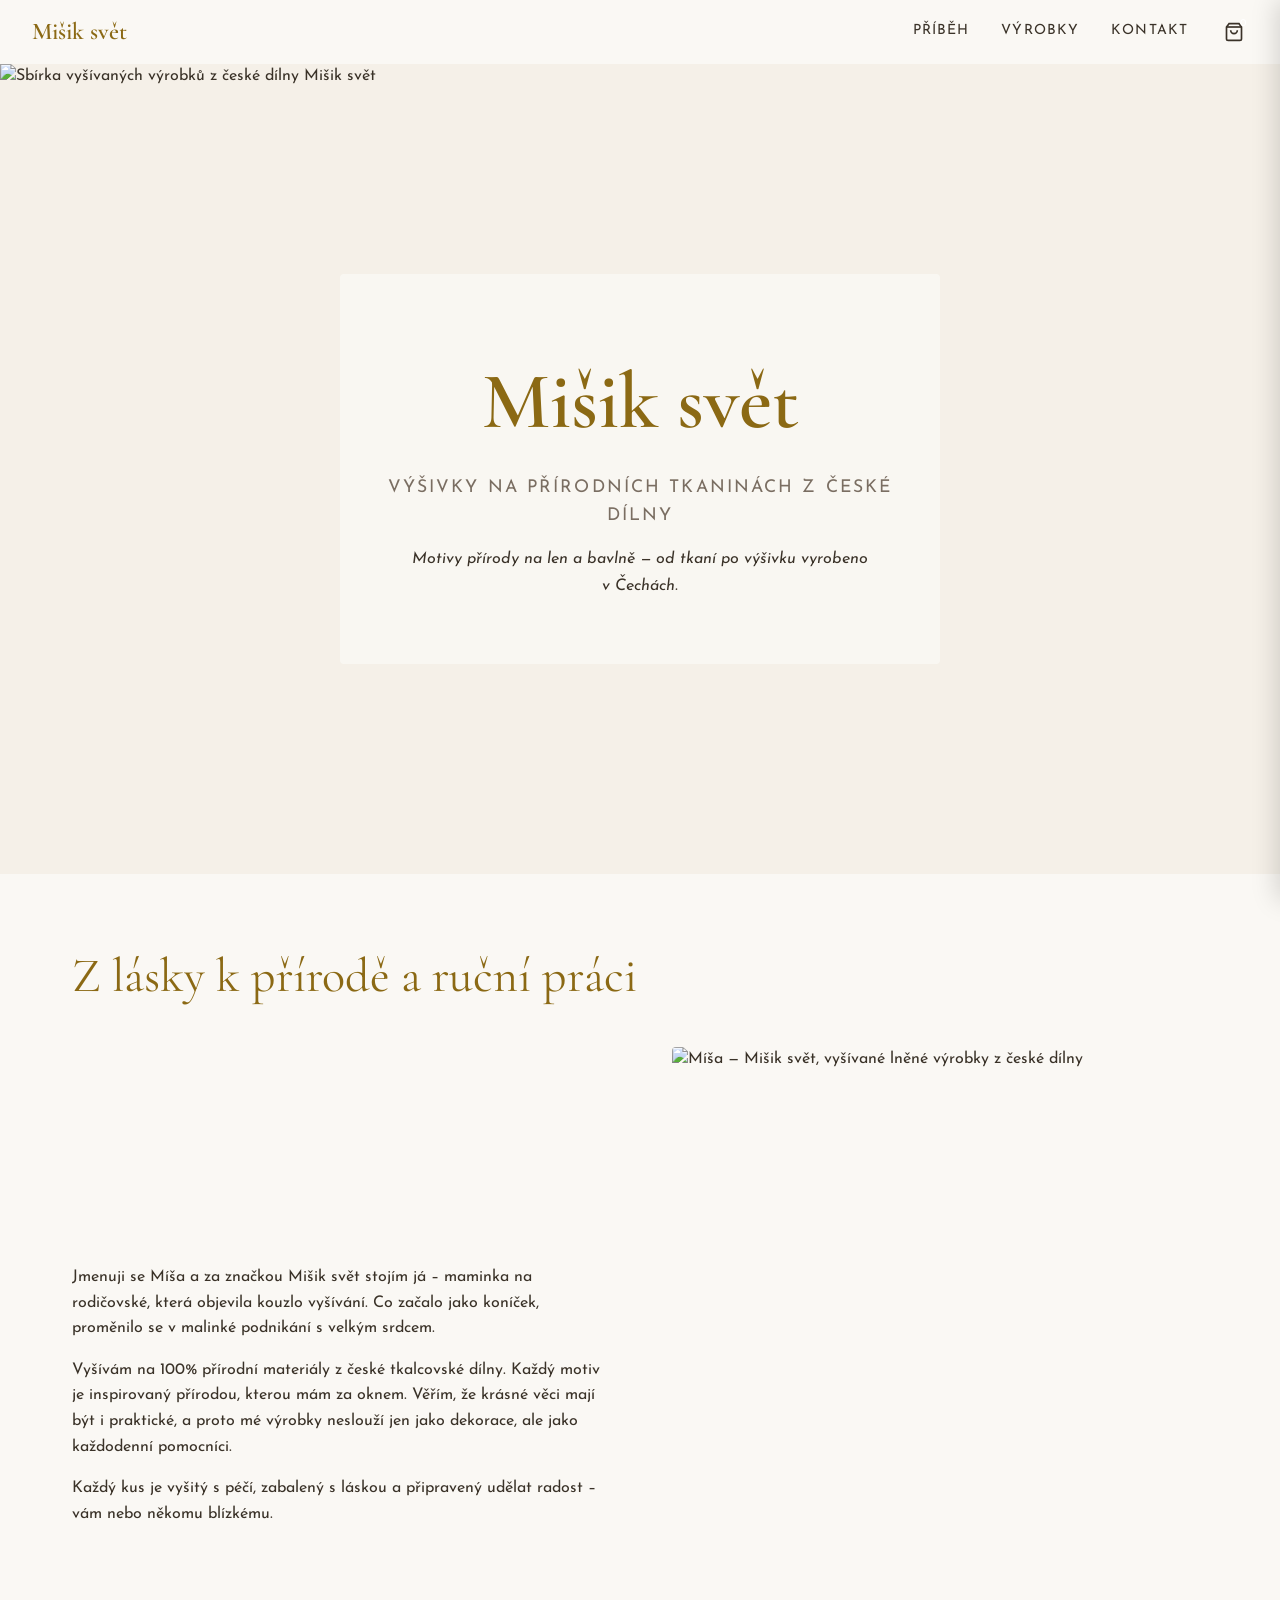
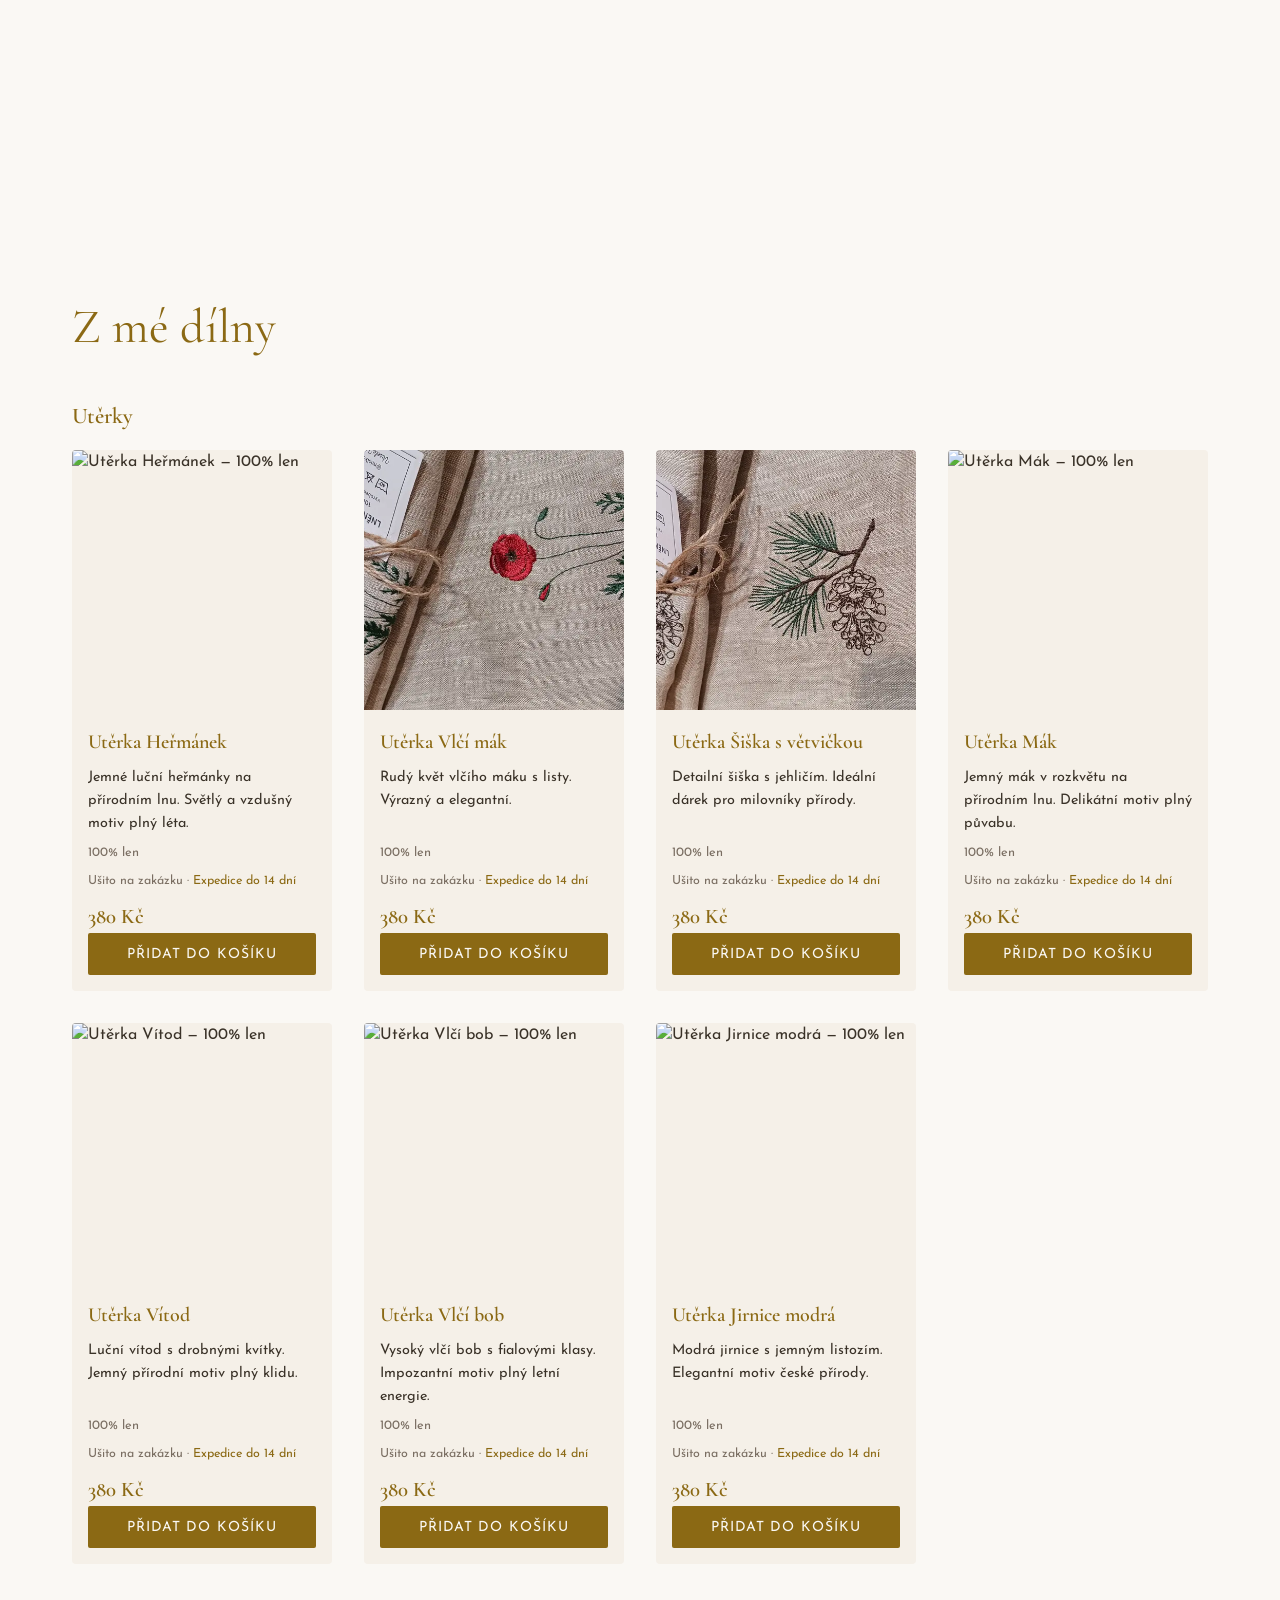
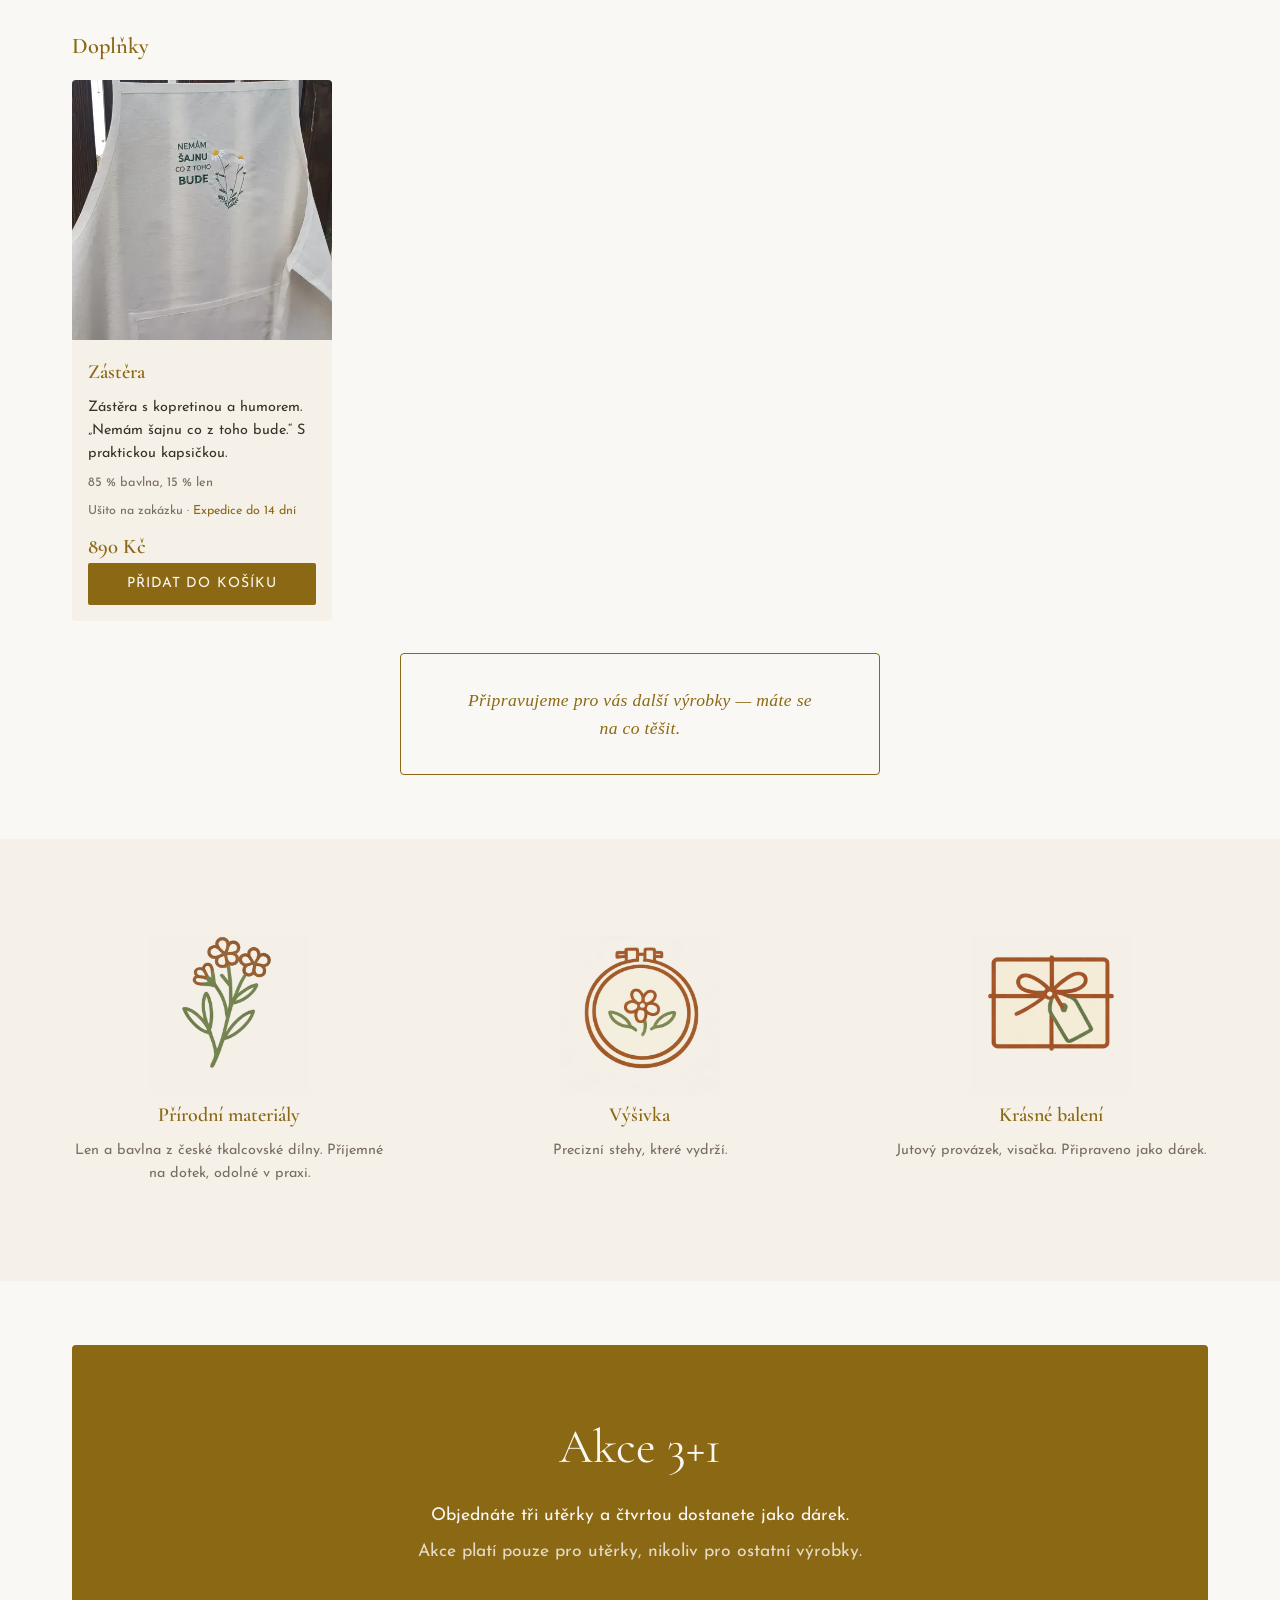
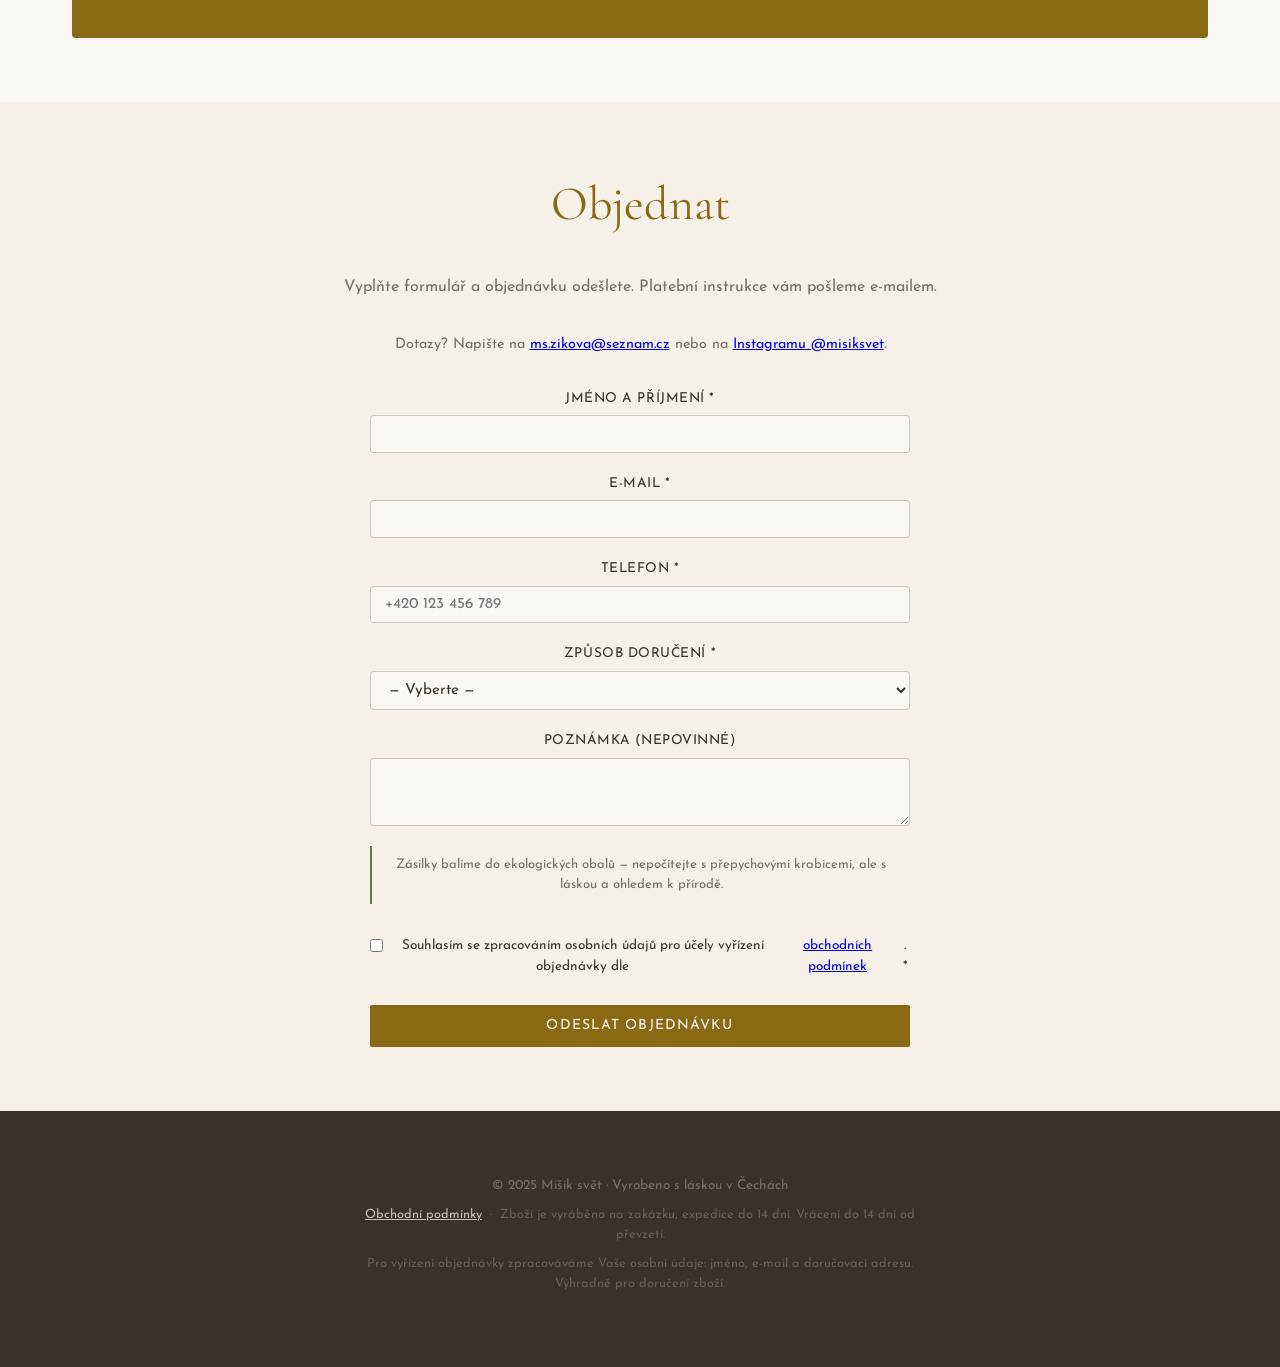
==== commit 55768563: "feat: nové utěrky, aktualizace fotek, eco poznámka, coming soon - Přidány nové utěrky: Mák, Vítod, H" ====
--- a/index.html
+++ b/index.html
@@ -17,7 +17,7 @@
   <meta property="og:url" content="https://misiksvet.cz/">
   <meta property="og:title" content="Mišik svět — Vyšívané lněné výrobky z Čech">
   <meta property="og:description" content="Lněné utěrky a zástěry s českou výšivkou. Od tkaní po výšivku vyrobeno v ČR.">
-  <meta property="og:image" content="https://misiksvet.cz/fotky/kopretina.webp">
+  <meta property="og:image" content="https://misiksvet.cz/fotky/nove/hromadna.JPG">
   <meta property="og:image:width" content="1200">
   <meta property="og:image:height" content="630">
   <meta property="og:locale" content="cs_CZ">
@@ -27,7 +27,7 @@
   <meta name="twitter:card" content="summary_large_image">
   <meta name="twitter:title" content="Mišik svět — Vyšívané lněné výrobky z Čech">
   <meta name="twitter:description" content="Lněné utěrky a zástěry s českou výšivkou. Od tkaní po výšivku vyrobeno v ČR.">
-  <meta name="twitter:image" content="https://misiksvet.cz/fotky/kopretina.webp">
+  <meta name="twitter:image" content="https://misiksvet.cz/fotky/nove/hromadna.JPG">
 
   <!-- Strukturovaná data pro Google -->
   <script type="application/ld+json">
@@ -37,7 +37,7 @@
     "name": "Mišik svět",
     "description": "Lněné utěrky a zástěry s českou výšivkou. Od tkaní po výšivku vyrobeno v ČR.",
     "url": "https://misiksvet.cz",
-    "image": "https://misiksvet.cz/fotky/kopretina.webp",
+    "image": "https://misiksvet.cz/fotky/nove/hromadna.JPG",
     "email": "ms.zikova@seznam.cz",
     "address": {
       "@type": "PostalAddress",
@@ -50,7 +50,7 @@
       "@type": "OfferCatalog",
       "name": "Vyšívané lněné výrobky",
       "itemListElement": [
-        {"@type": "Offer", "itemOffered": {"@type": "Product", "name": "Utěrka Kopretina", "price": "380", "priceCurrency": "CZK"}},
+        {"@type": "Offer", "itemOffered": {"@type": "Product", "name": "Utěrka Heřmánek", "price": "380", "priceCurrency": "CZK"}},
         {"@type": "Offer", "itemOffered": {"@type": "Product", "name": "Utěrka Vlčí mák", "price": "380", "priceCurrency": "CZK"}},
         {"@type": "Offer", "itemOffered": {"@type": "Product", "name": "Utěrka Šiška s větvičkou", "price": "380", "priceCurrency": "CZK"}},
         {"@type": "Offer", "itemOffered": {"@type": "Product", "name": "Zástěra", "price": "890", "priceCurrency": "CZK"}}
@@ -118,7 +118,7 @@
   <div id="cart-overlay" class="cart-overlay"></div>
 
   <section id="hero">
-    <img src="fotky/kolekce.webp" alt="Sbírka vyšívaných výrobků z české dílny Mišik svět" class="hero__bg-img" width="1600" height="1200">
+    <img src="fotky/nove/hromadna.JPG" alt="Sbírka vyšívaných výrobků z české dílny Mišik svět" class="hero__bg-img" width="1600" height="1200">
     <div class="hero__content">
       <h1 class="hero__title">Mišik svět</h1>
       <p class="hero__subtitle">Výšivky na přírodních tkaninách z české dílny</p>
@@ -135,7 +135,7 @@
         <p>Každý kus je vyšitý s&nbsp;péčí, zabalený s&nbsp;láskou a&nbsp;připravený udělat radost – vám nebo někomu blízkému.</p>
       </div>
       <div class="story-image">
-        <img src="fotky/kopretina.webp" alt="Lněná utěrka s výšivkou kopretiny z české dílny Mišik svět" loading="lazy" width="600" height="800">
+        <img src="fotky/nove/mak_doplnkova.JPG" alt="Míša — Mišik svět, vyšívané lněné výrobky z české dílny" loading="lazy" width="600" height="800">
       </div>
     </div>
   </section>
@@ -146,6 +146,9 @@
     <div id="product-grid-uterky" class="product-grid"></div>
     <h3 class="product-section-heading">Doplňky</h3>
     <div id="product-grid-doplnky" class="product-grid"></div>
+    <div class="coming-soon-box">
+      <p class="coming-soon-box__text">Připravujeme pro vás další výrobky — máte se na co těšit.</p>
+    </div>
   </section>
 
   <section id="hodnoty" class="section section--surface">
@@ -245,6 +248,8 @@
         <textarea id="note" name="note" rows="3"></textarea>
       </div>
 
+      <p class="eco-note">Zásilky balíme do ekologických obalů — nepočítejte s přepychovými krabicemi, ale s láskou a ohledem k přírodě.</p>
+
       <div class="form-group form-group--checkbox">
         <label>
           <input type="checkbox" name="gdpr" required>
--- a/css/style.css
+++ b/css/style.css
@@ -1155,3 +1155,36 @@
 .product-card {
   cursor: pointer;
 }
+
+/* ── Coming soon box (Doplňky sekce) ─────────────────────────── */
+.coming-soon-box {
+  margin-top: var(--space-md);
+  padding: var(--space-md) var(--space-lg);
+  border: 1px solid var(--color-brown);
+  border-radius: 4px;
+  text-align: center;
+  background: transparent;
+  max-width: 480px;
+  margin-left: auto;
+  margin-right: auto;
+}
+
+.coming-soon-box__text {
+  font-family: var(--font-heading);
+  font-size: 1.1rem;
+  font-style: italic;
+  color: var(--color-brown);
+  margin: 0;
+  letter-spacing: 0.02em;
+}
+
+/* ── Eco obal poznámka u formuláře ────────────────────────────── */
+.eco-note {
+  font-size: 0.82rem;
+  color: var(--color-text-muted);
+  margin: 0 0 var(--space-sm);
+  padding: 0.6rem 0.9rem;
+  border-left: 2px solid var(--color-green);
+  background: transparent;
+  line-height: 1.5;
+}
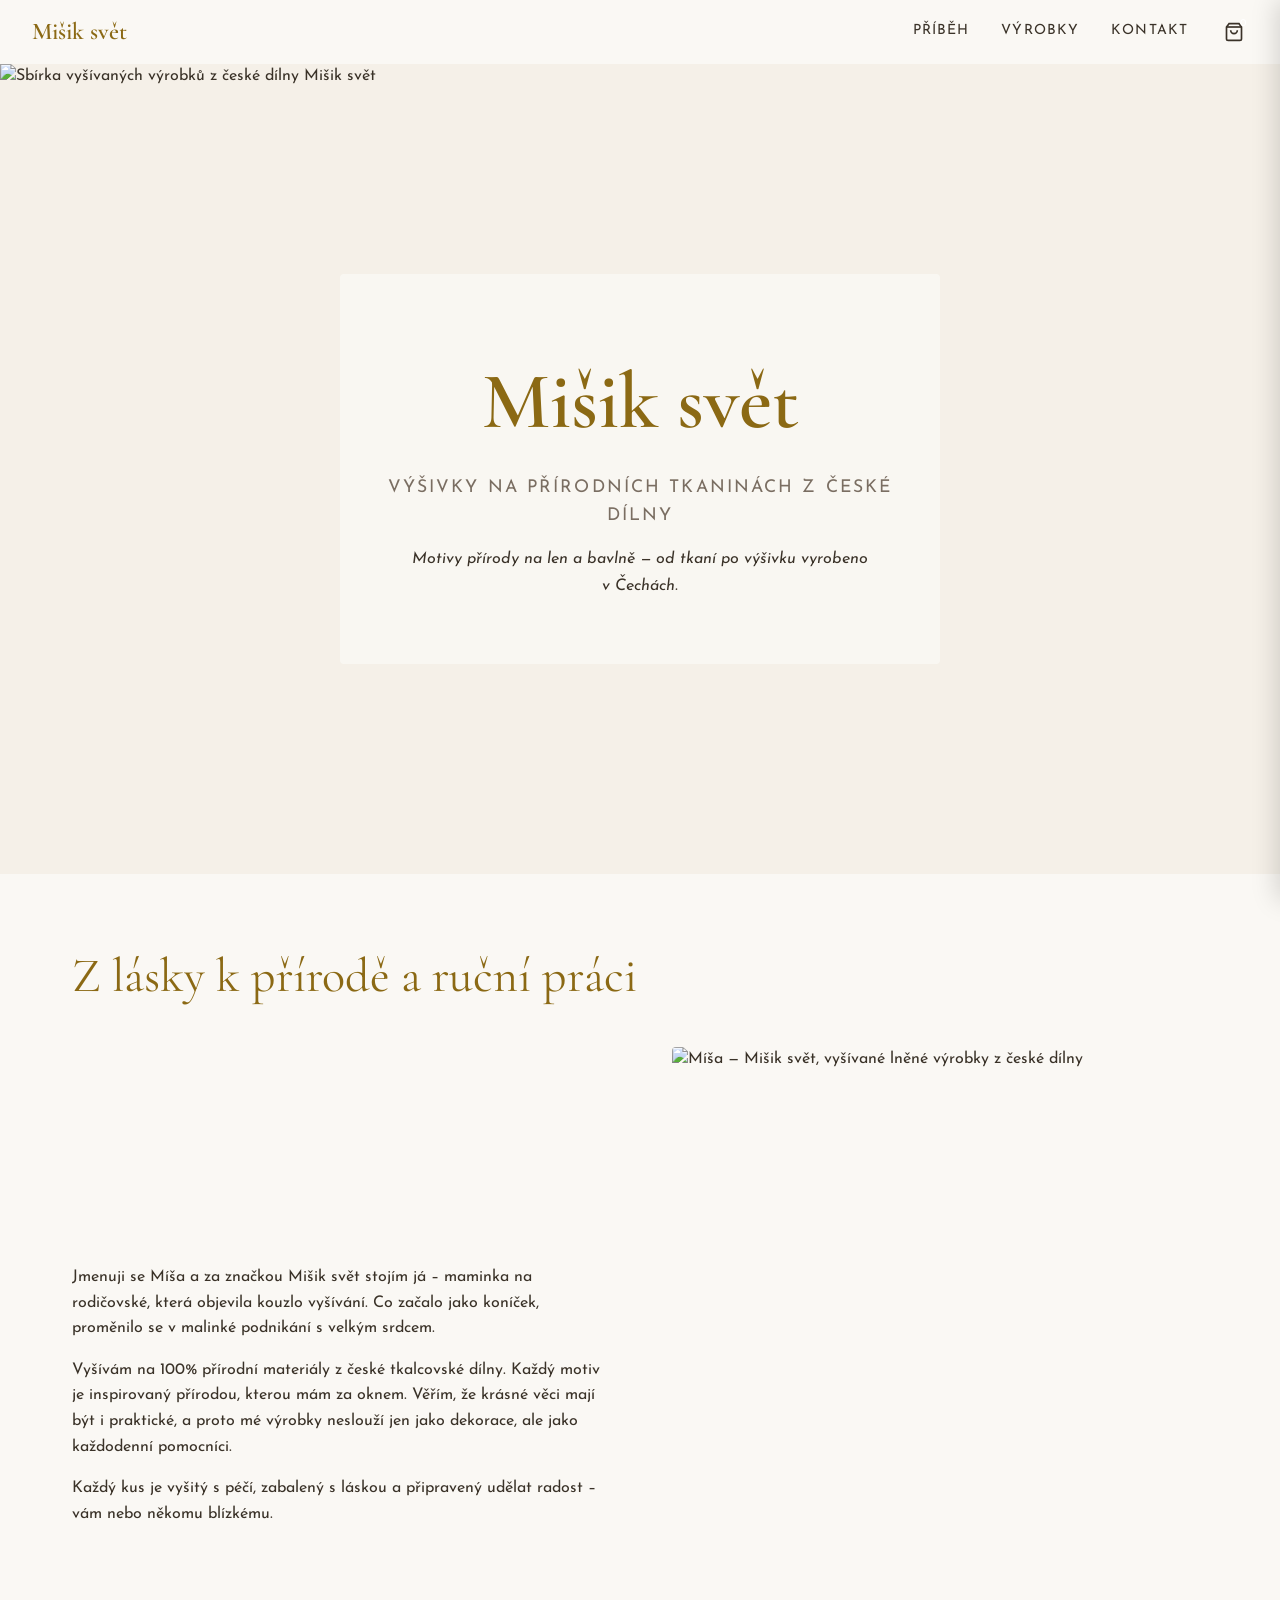
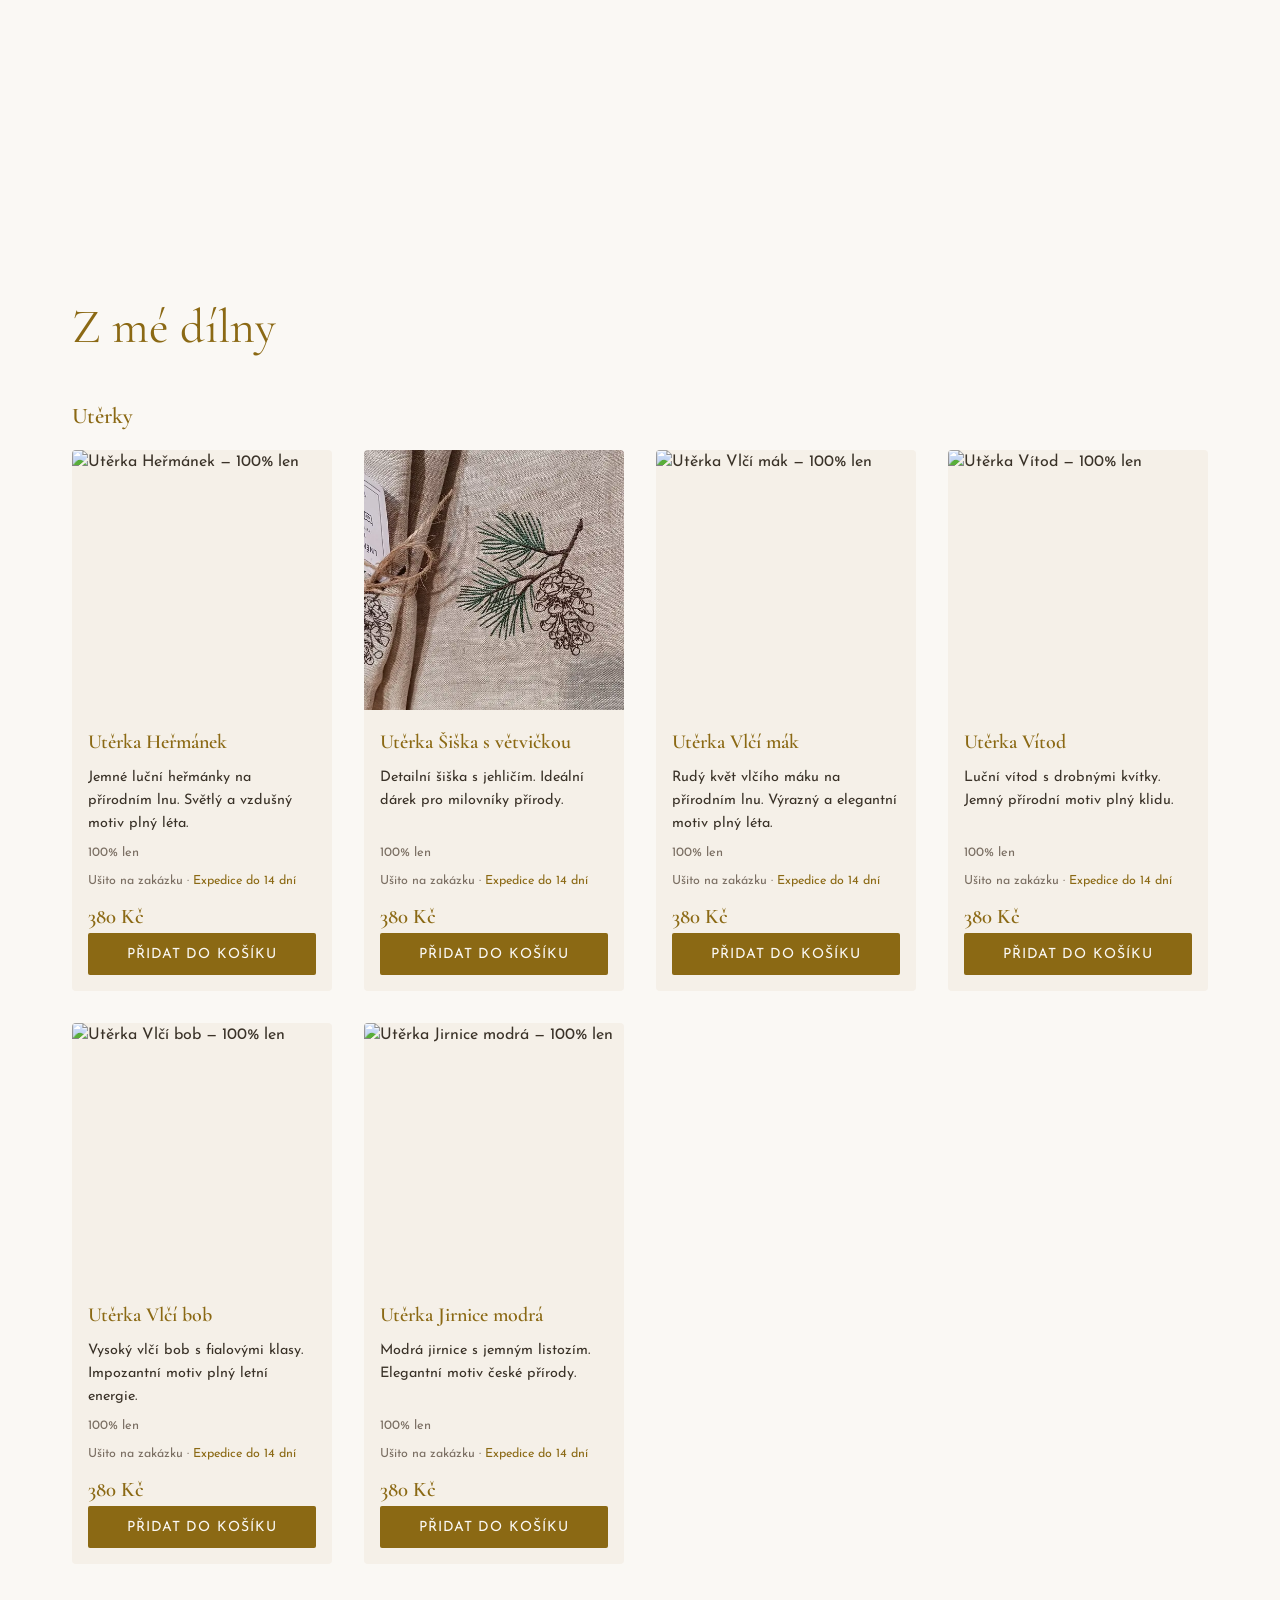
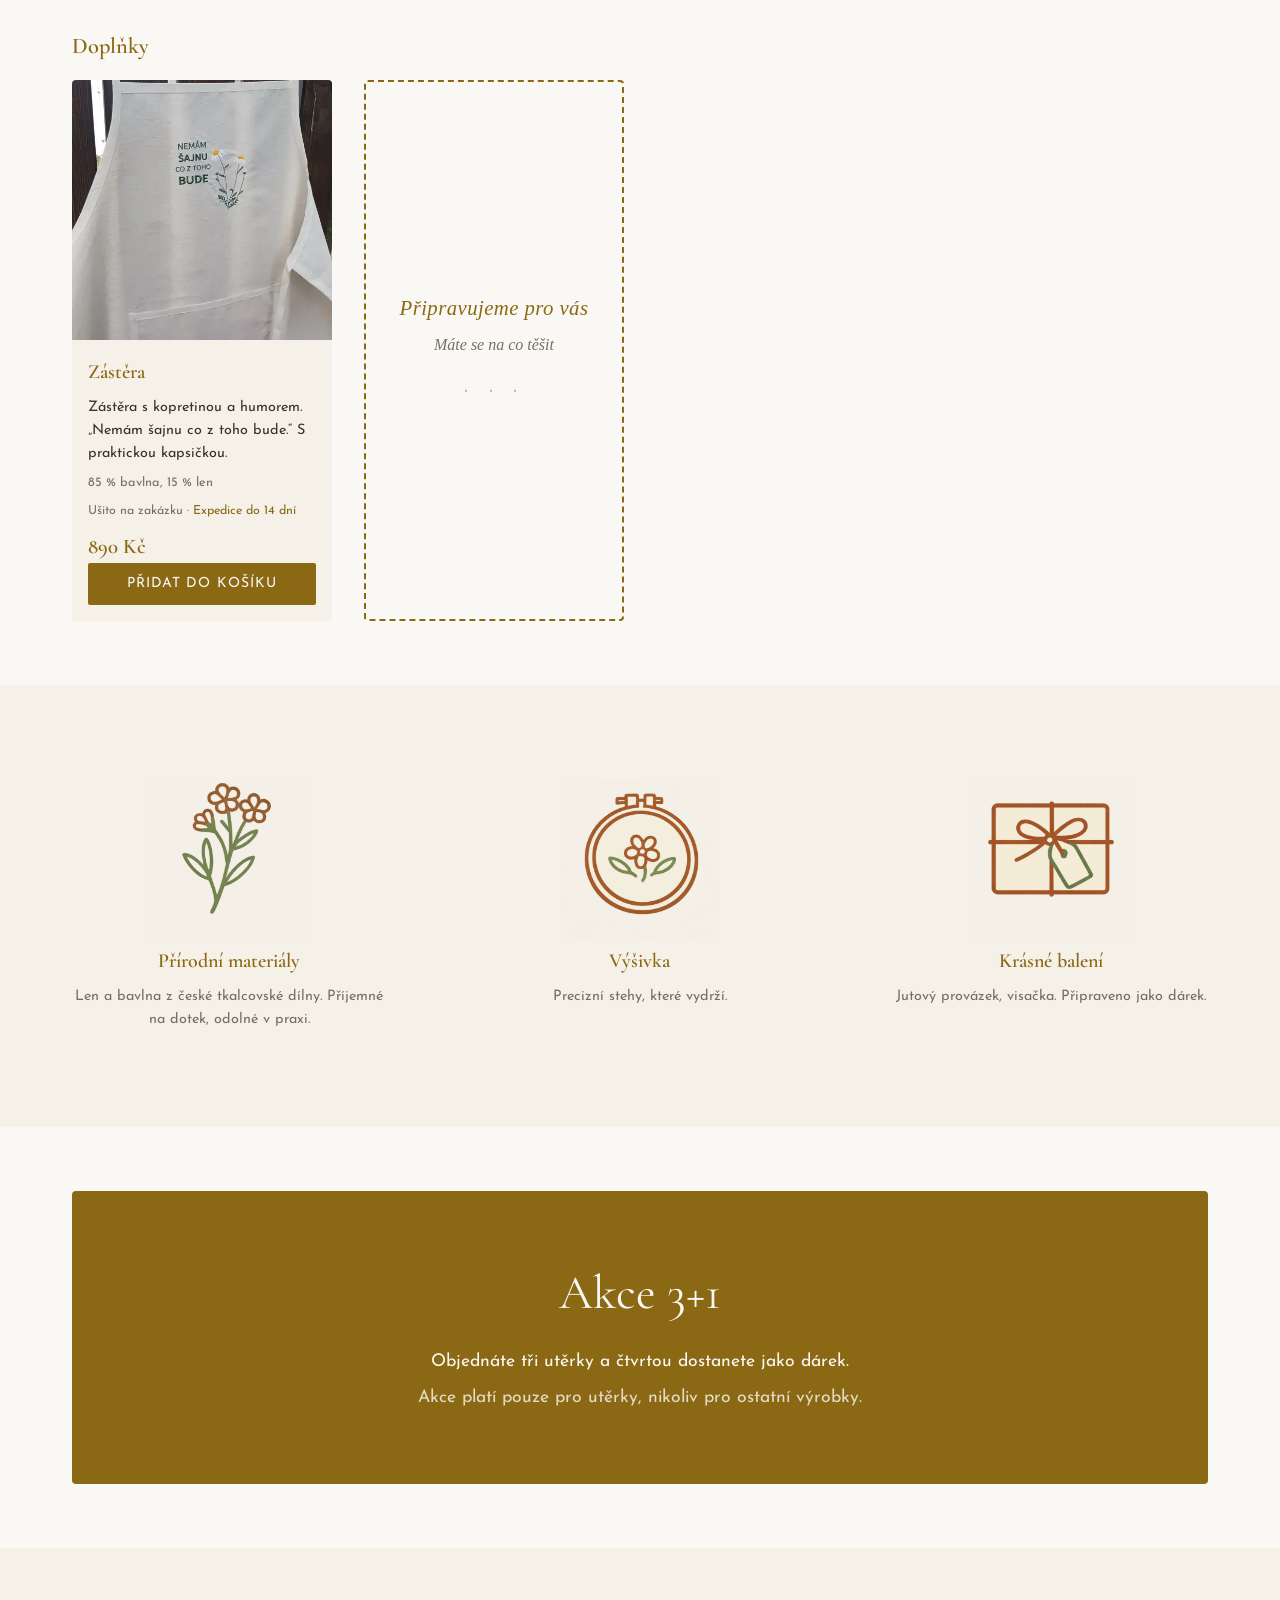
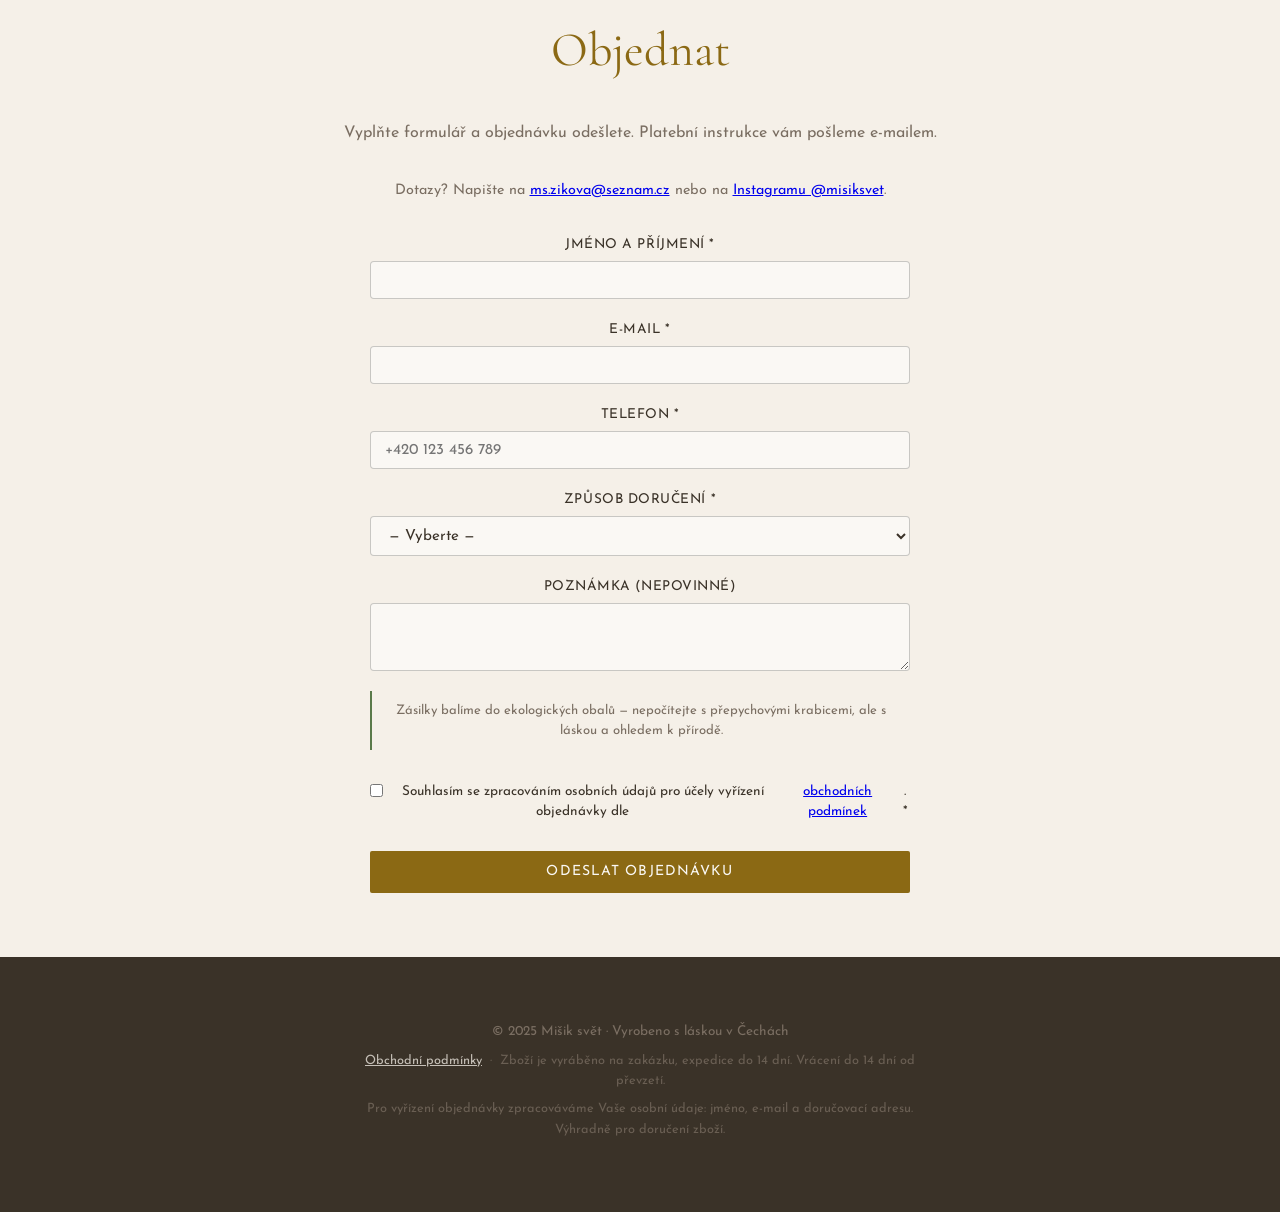
==== commit 2011d864: "fix: Vlčí mák - nové fotky, coming soon karta v gridu doplňků - Odstraněna stará utěrka Vlčí mák (st" ====
--- a/index.html
+++ b/index.html
@@ -146,9 +146,6 @@
     <div id="product-grid-uterky" class="product-grid"></div>
     <h3 class="product-section-heading">Doplňky</h3>
     <div id="product-grid-doplnky" class="product-grid"></div>
-    <div class="coming-soon-box">
-      <p class="coming-soon-box__text">Připravujeme pro vás další výrobky — máte se na co těšit.</p>
-    </div>
   </section>
 
   <section id="hodnoty" class="section section--surface">
--- a/css/style.css
+++ b/css/style.css
@@ -1156,26 +1156,53 @@
   cursor: pointer;
 }
 
-/* ── Coming soon box (Doplňky sekce) ─────────────────────────── */
-.coming-soon-box {
-  margin-top: var(--space-md);
-  padding: var(--space-md) var(--space-lg);
-  border: 1px solid var(--color-brown);
-  border-radius: 4px;
+/* ── Coming soon karta (v gridu Doplňky) ─────────────────────── */
+.product-card--coming-soon {
+  border: 2px dashed var(--color-brown);
+  background: transparent;
+  cursor: default;
+  min-height: 280px;
+}
+
+.product-card--coming-soon:hover {
+  transform: none;
+  box-shadow: none;
+}
+
+.coming-soon-card__inner {
+  display: flex;
+  flex-direction: column;
+  align-items: center;
+  justify-content: center;
+  height: 100%;
+  padding: var(--space-lg) var(--space-md);
+  gap: var(--space-xs);
   text-align: center;
-  background: transparent;
-  max-width: 480px;
-  margin-left: auto;
-  margin-right: auto;
-}
-
-.coming-soon-box__text {
+}
+
+.coming-soon-card__title {
   font-family: var(--font-heading);
-  font-size: 1.1rem;
+  font-size: 1.3rem;
   font-style: italic;
   color: var(--color-brown);
   margin: 0;
   letter-spacing: 0.02em;
+}
+
+.coming-soon-card__text {
+  font-family: var(--font-heading);
+  font-size: 1rem;
+  font-style: italic;
+  color: var(--color-text-muted);
+  margin: 0;
+}
+
+.coming-soon-card__dots {
+  font-size: 1.4rem;
+  color: var(--color-brown);
+  opacity: 0.45;
+  letter-spacing: 0.3em;
+  margin-top: var(--space-xs);
 }
 
 /* ── Eco obal poznámka u formuláře ────────────────────────────── */
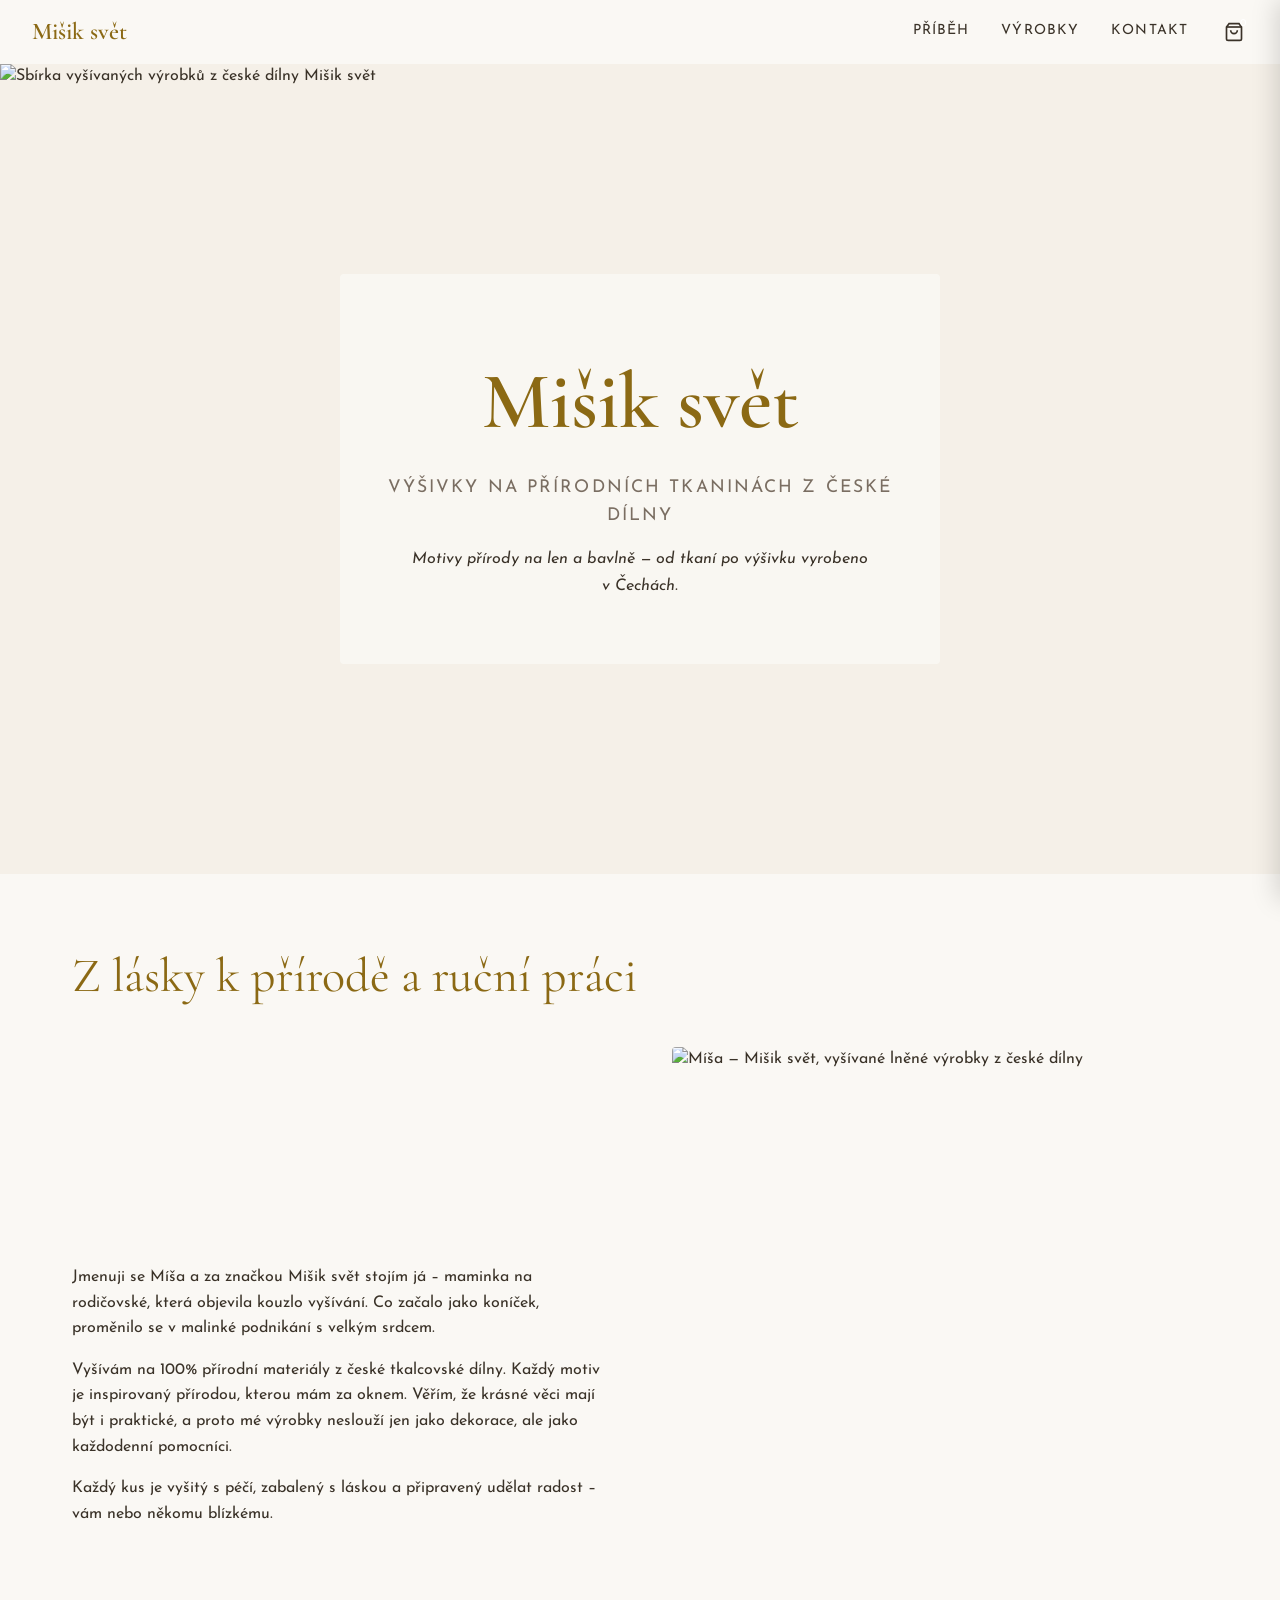
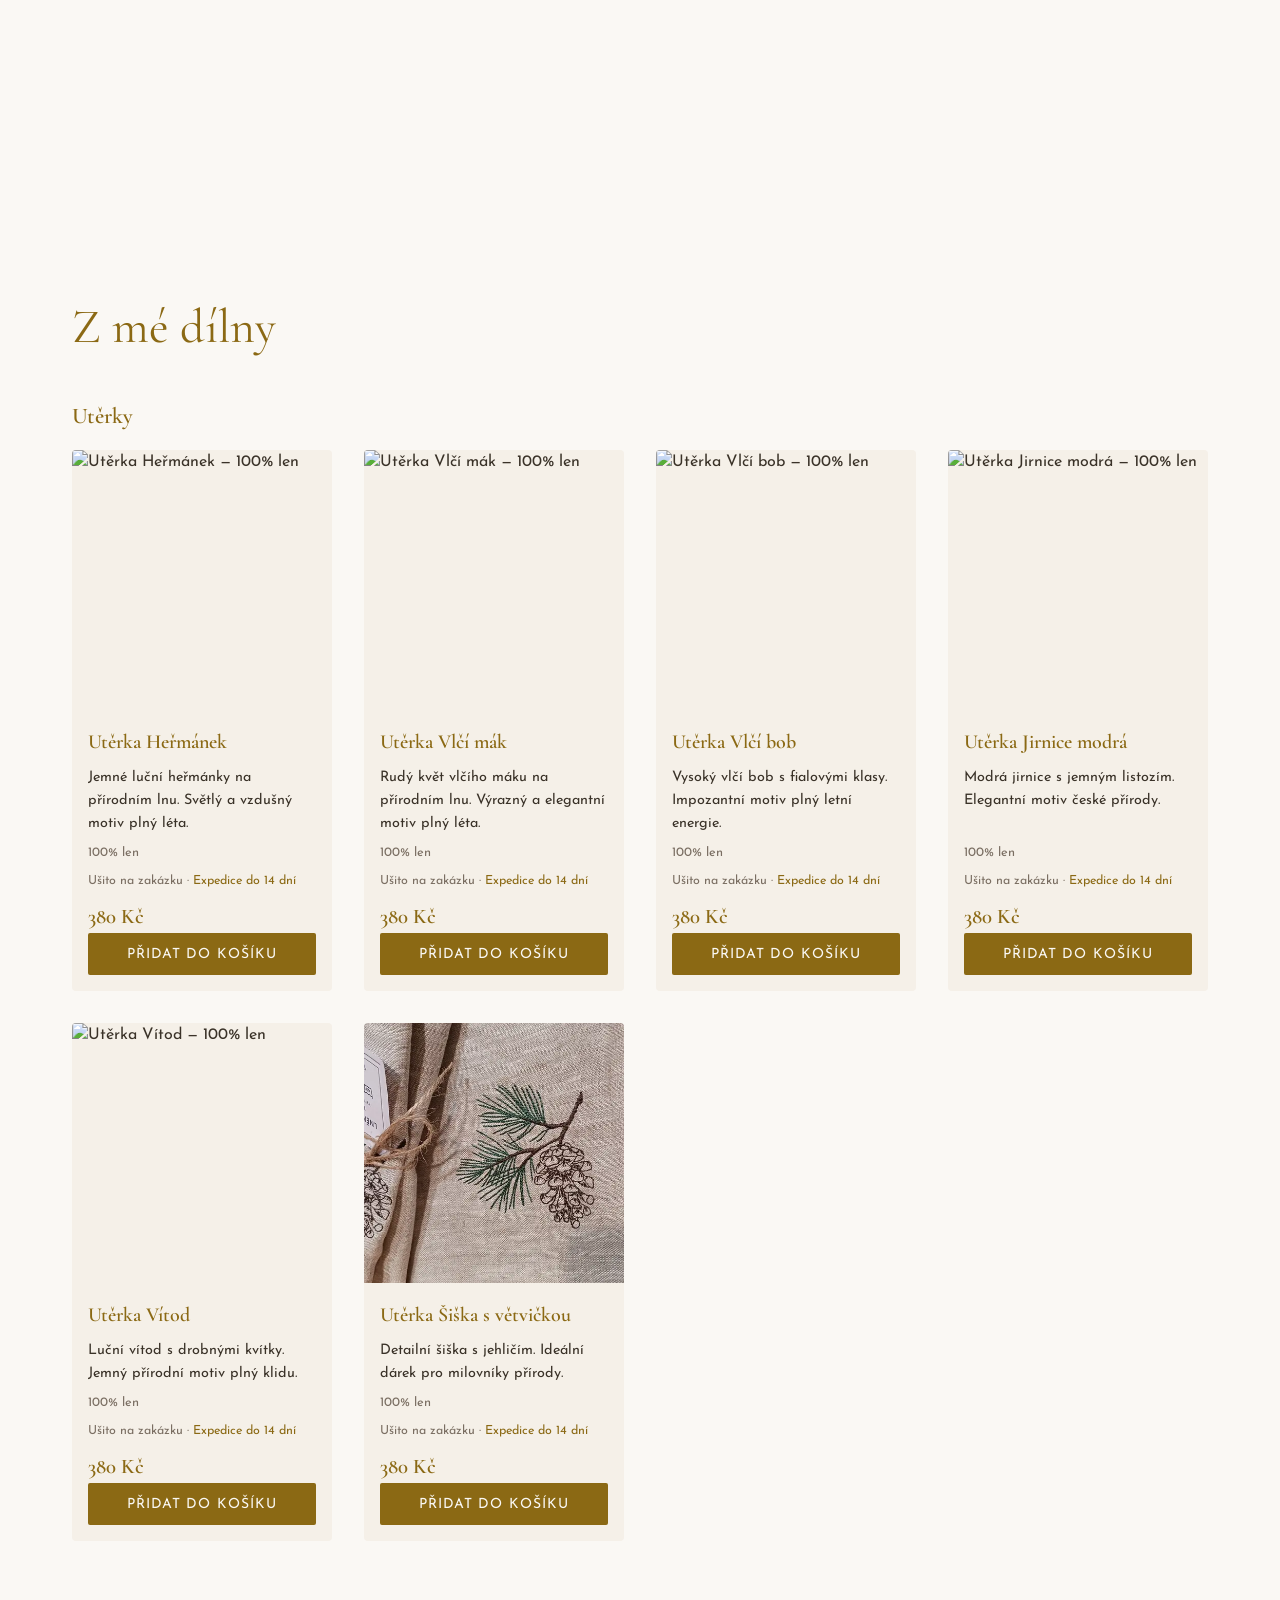
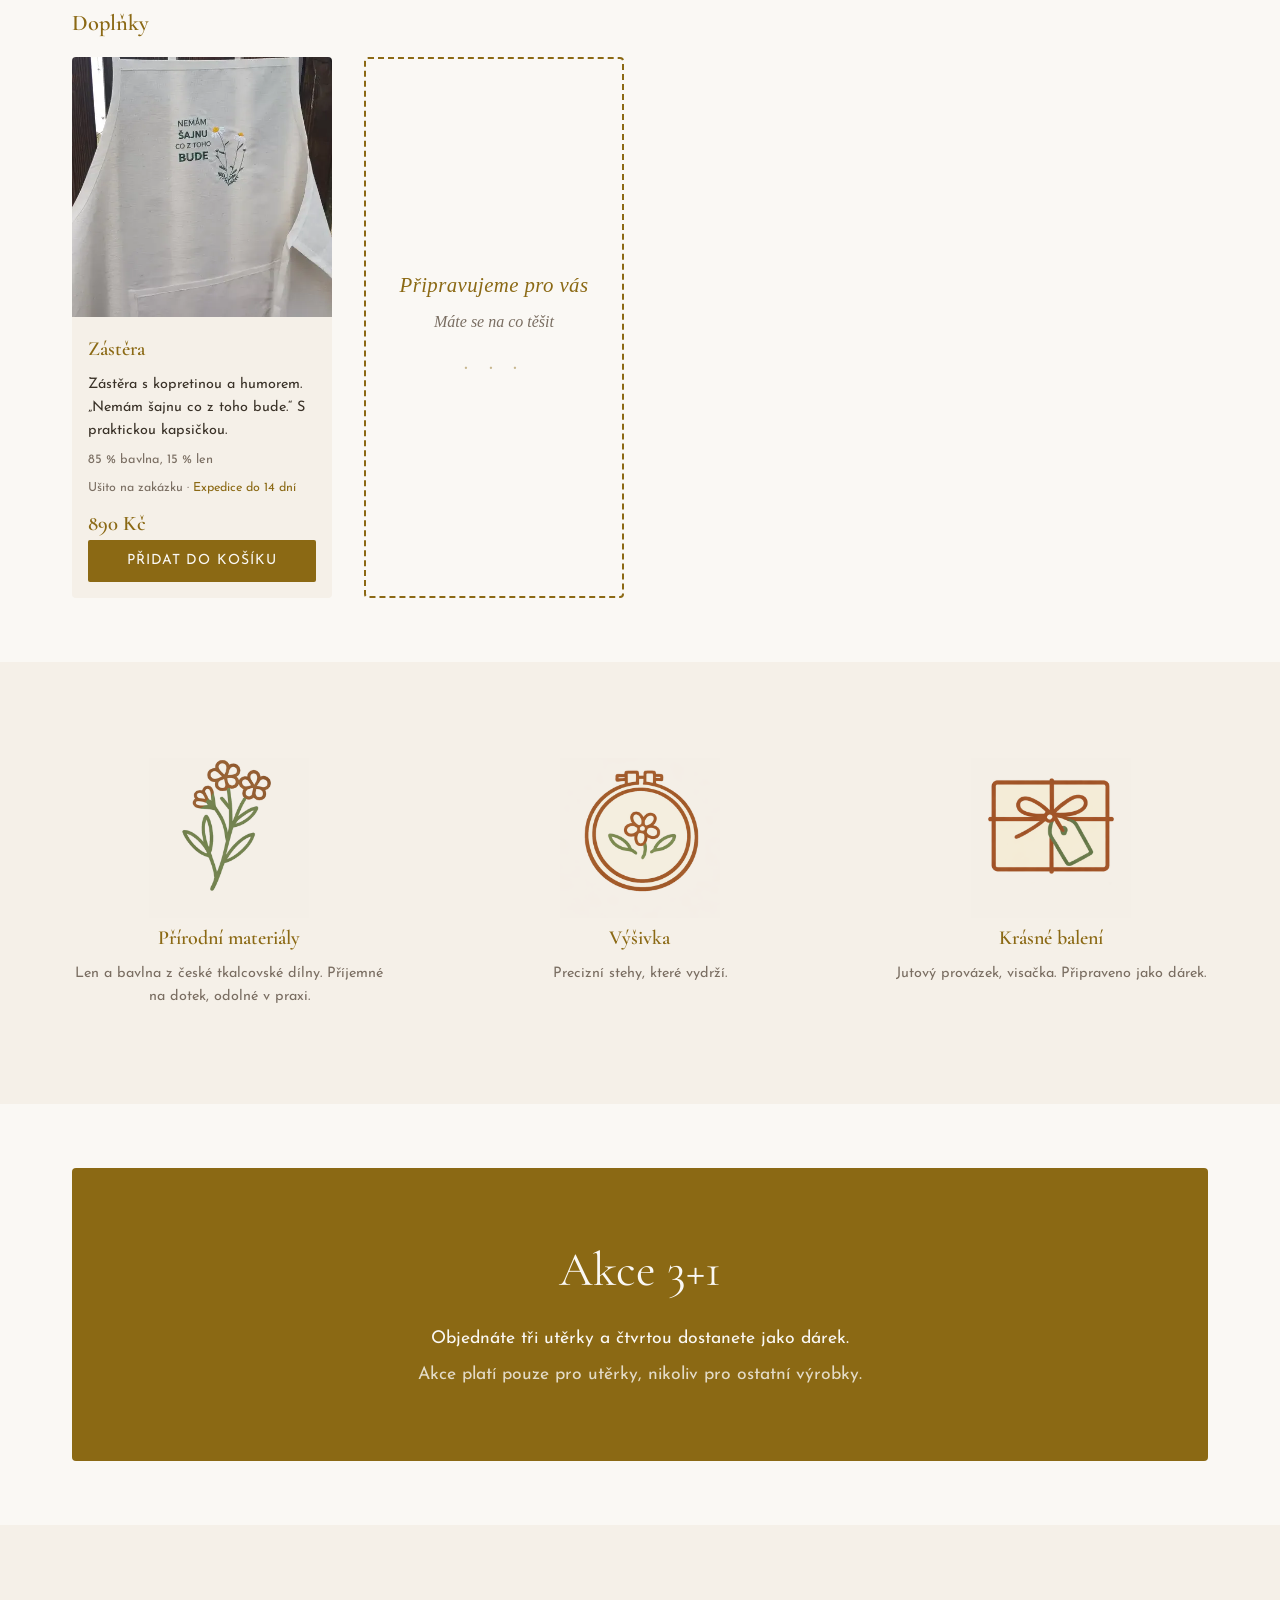
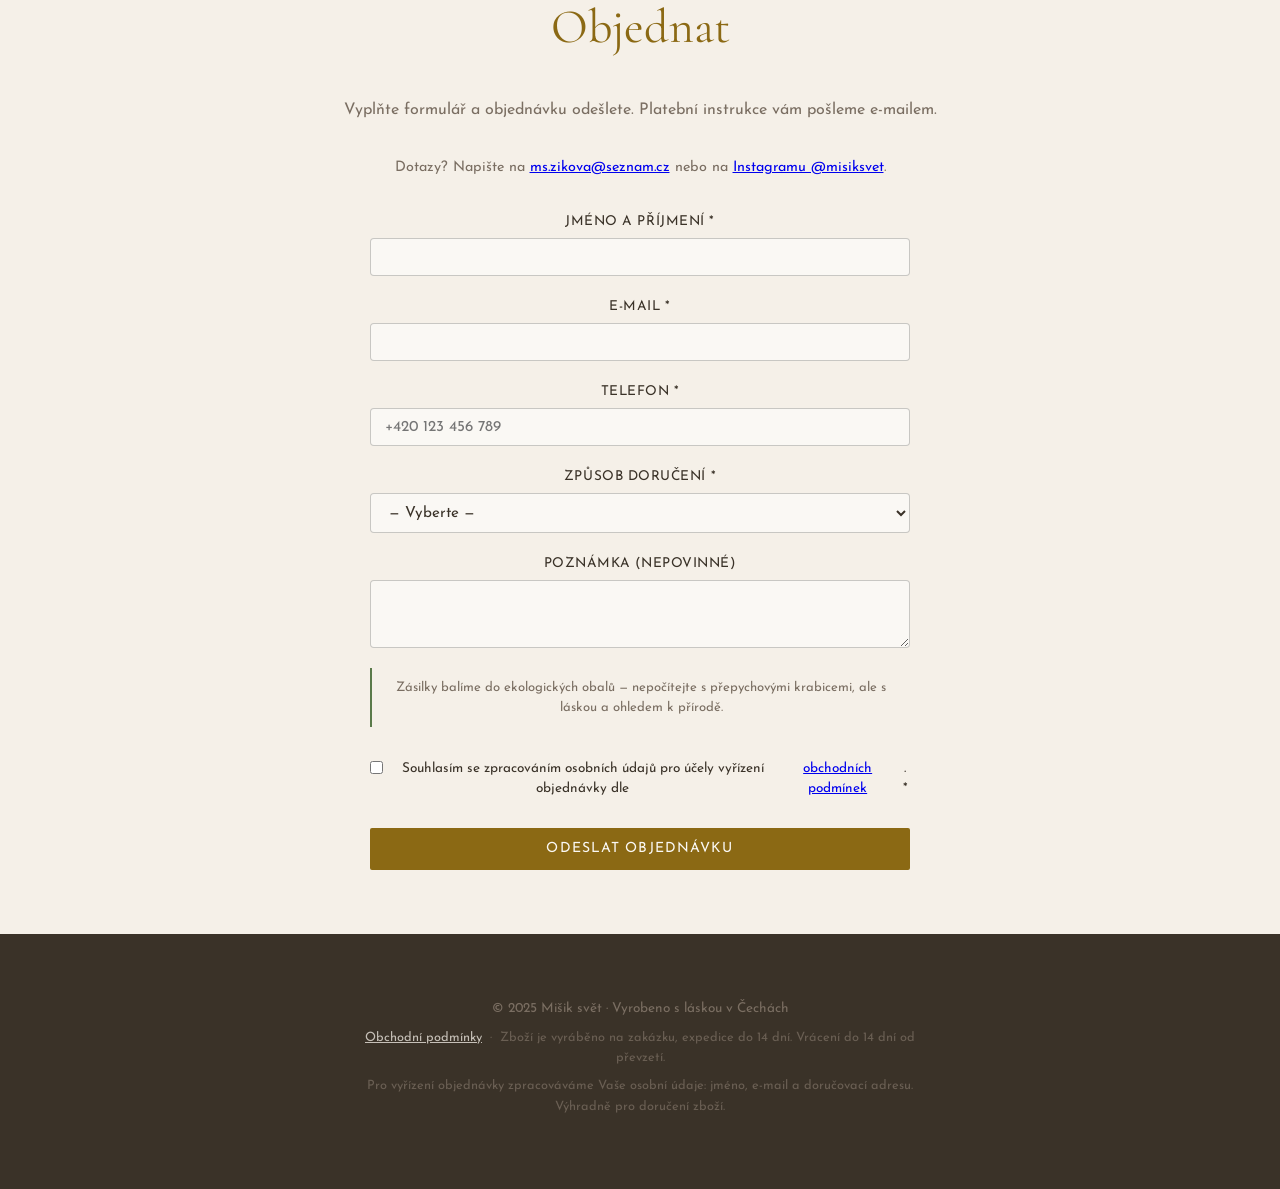
==== commit db91d9be: "fix: oprava Schema.org produktů, sitemap a robots.txt pro Google Search Console - Product schema: př" ====
--- a/index.html
+++ b/index.html
@@ -29,14 +29,14 @@
   <meta name="twitter:description" content="Lněné utěrky a zástěry s českou výšivkou. Od tkaní po výšivku vyrobeno v ČR.">
   <meta name="twitter:image" content="https://misiksvet.cz/fotky/nove/hromadna.JPG">
 
-  <!-- Strukturovaná data pro Google -->
+  <!-- Strukturovaná data pro Google — obchod -->
   <script type="application/ld+json">
   {
     "@context": "https://schema.org",
     "@type": "Store",
     "name": "Mišik svět",
     "description": "Lněné utěrky a zástěry s českou výšivkou. Od tkaní po výšivku vyrobeno v ČR.",
-    "url": "https://misiksvet.cz",
+    "url": "https://misiksvet.cz/",
     "image": "https://misiksvet.cz/fotky/nove/hromadna.JPG",
     "email": "ms.zikova@seznam.cz",
     "address": {
@@ -45,17 +45,167 @@
       "postalCode": "251 64",
       "addressCountry": "CZ"
     },
-    "sameAs": ["https://www.instagram.com/misiksvet/"],
-    "hasOfferCatalog": {
-      "@type": "OfferCatalog",
-      "name": "Vyšívané lněné výrobky",
-      "itemListElement": [
-        {"@type": "Offer", "itemOffered": {"@type": "Product", "name": "Utěrka Heřmánek", "price": "380", "priceCurrency": "CZK"}},
-        {"@type": "Offer", "itemOffered": {"@type": "Product", "name": "Utěrka Vlčí mák", "price": "380", "priceCurrency": "CZK"}},
-        {"@type": "Offer", "itemOffered": {"@type": "Product", "name": "Utěrka Šiška s větvičkou", "price": "380", "priceCurrency": "CZK"}},
-        {"@type": "Offer", "itemOffered": {"@type": "Product", "name": "Zástěra", "price": "890", "priceCurrency": "CZK"}}
-      ]
-    }
+    "sameAs": ["https://www.instagram.com/misiksvet/"]
+  }
+  </script>
+
+  <!-- Strukturovaná data pro Google — produkty (Product snippets) -->
+  <script type="application/ld+json">
+  {
+    "@context": "https://schema.org",
+    "@type": "ItemList",
+    "name": "Výrobky Mišik svět",
+    "url": "https://misiksvet.cz/",
+    "numberOfItems": 7,
+    "itemListElement": [
+      {
+        "@type": "ListItem",
+        "position": 1,
+        "item": {
+          "@type": "Product",
+          "name": "Utěrka Heřmánek",
+          "description": "Jemné luční heřmánky na přírodním lnu. Světlý a vzdušný motiv plný léta.",
+          "image": "https://misiksvet.cz/fotky/nove/hermanek_hezka.JPG",
+          "url": "https://misiksvet.cz/",
+          "brand": {"@type": "Brand", "name": "Mišik svět"},
+          "material": "100% len",
+          "offers": {
+            "@type": "Offer",
+            "price": "380",
+            "priceCurrency": "CZK",
+            "availability": "https://schema.org/InStock",
+            "url": "https://misiksvet.cz/",
+            "seller": {"@type": "Organization", "name": "Mišik svět"}
+          }
+        }
+      },
+      {
+        "@type": "ListItem",
+        "position": 2,
+        "item": {
+          "@type": "Product",
+          "name": "Utěrka Vlčí mák",
+          "description": "Rudý květ vlčího máku na přírodním lnu. Výrazný a elegantní motiv plný léta.",
+          "image": "https://misiksvet.cz/fotky/nove/mak_hezka.JPG",
+          "url": "https://misiksvet.cz/",
+          "brand": {"@type": "Brand", "name": "Mišik svět"},
+          "material": "100% len",
+          "offers": {
+            "@type": "Offer",
+            "price": "380",
+            "priceCurrency": "CZK",
+            "availability": "https://schema.org/InStock",
+            "url": "https://misiksvet.cz/",
+            "seller": {"@type": "Organization", "name": "Mišik svět"}
+          }
+        }
+      },
+      {
+        "@type": "ListItem",
+        "position": 3,
+        "item": {
+          "@type": "Product",
+          "name": "Utěrka Vlčí bob",
+          "description": "Vysoký vlčí bob s fialovými klasy. Impozantní motiv plný letní energie.",
+          "image": "https://misiksvet.cz/fotky/nove/vlci-bob_hezka.JPG",
+          "url": "https://misiksvet.cz/",
+          "brand": {"@type": "Brand", "name": "Mišik svět"},
+          "material": "100% len",
+          "offers": {
+            "@type": "Offer",
+            "price": "380",
+            "priceCurrency": "CZK",
+            "availability": "https://schema.org/InStock",
+            "url": "https://misiksvet.cz/",
+            "seller": {"@type": "Organization", "name": "Mišik svět"}
+          }
+        }
+      },
+      {
+        "@type": "ListItem",
+        "position": 4,
+        "item": {
+          "@type": "Product",
+          "name": "Utěrka Jirnice modrá",
+          "description": "Modrá jirnice s jemným listozím. Elegantní motiv české přírody.",
+          "image": "https://misiksvet.cz/fotky/nove/jirnice-modra_hezka.JPG",
+          "url": "https://misiksvet.cz/",
+          "brand": {"@type": "Brand", "name": "Mišik svět"},
+          "material": "100% len",
+          "offers": {
+            "@type": "Offer",
+            "price": "380",
+            "priceCurrency": "CZK",
+            "availability": "https://schema.org/InStock",
+            "url": "https://misiksvet.cz/",
+            "seller": {"@type": "Organization", "name": "Mišik svět"}
+          }
+        }
+      },
+      {
+        "@type": "ListItem",
+        "position": 5,
+        "item": {
+          "@type": "Product",
+          "name": "Utěrka Vítod",
+          "description": "Luční vítod s drobnými kvítky. Jemný přírodní motiv plný klidu.",
+          "image": "https://misiksvet.cz/fotky/nove/vitod_detail.JPG",
+          "url": "https://misiksvet.cz/",
+          "brand": {"@type": "Brand", "name": "Mišik svět"},
+          "material": "100% len",
+          "offers": {
+            "@type": "Offer",
+            "price": "380",
+            "priceCurrency": "CZK",
+            "availability": "https://schema.org/InStock",
+            "url": "https://misiksvet.cz/",
+            "seller": {"@type": "Organization", "name": "Mišik svět"}
+          }
+        }
+      },
+      {
+        "@type": "ListItem",
+        "position": 6,
+        "item": {
+          "@type": "Product",
+          "name": "Utěrka Šiška s větvičkou",
+          "description": "Detailní šiška s jehličím. Ideální dárek pro milovníky přírody.",
+          "image": "https://misiksvet.cz/fotky/stare/siska.webp",
+          "url": "https://misiksvet.cz/",
+          "brand": {"@type": "Brand", "name": "Mišik svět"},
+          "material": "100% len",
+          "offers": {
+            "@type": "Offer",
+            "price": "380",
+            "priceCurrency": "CZK",
+            "availability": "https://schema.org/InStock",
+            "url": "https://misiksvet.cz/",
+            "seller": {"@type": "Organization", "name": "Mišik svět"}
+          }
+        }
+      },
+      {
+        "@type": "ListItem",
+        "position": 7,
+        "item": {
+          "@type": "Product",
+          "name": "Zástěra",
+          "description": "Zástěra s kopretinou a humorem. S praktickou kapsičkou.",
+          "image": "https://misiksvet.cz/fotky/stare/zastera.webp",
+          "url": "https://misiksvet.cz/",
+          "brand": {"@type": "Brand", "name": "Mišik svět"},
+          "material": "85 % bavlna, 15 % len",
+          "offers": {
+            "@type": "Offer",
+            "price": "890",
+            "priceCurrency": "CZK",
+            "availability": "https://schema.org/InStock",
+            "url": "https://misiksvet.cz/",
+            "seller": {"@type": "Organization", "name": "Mišik svět"}
+          }
+        }
+      }
+    ]
   }
   </script>
 
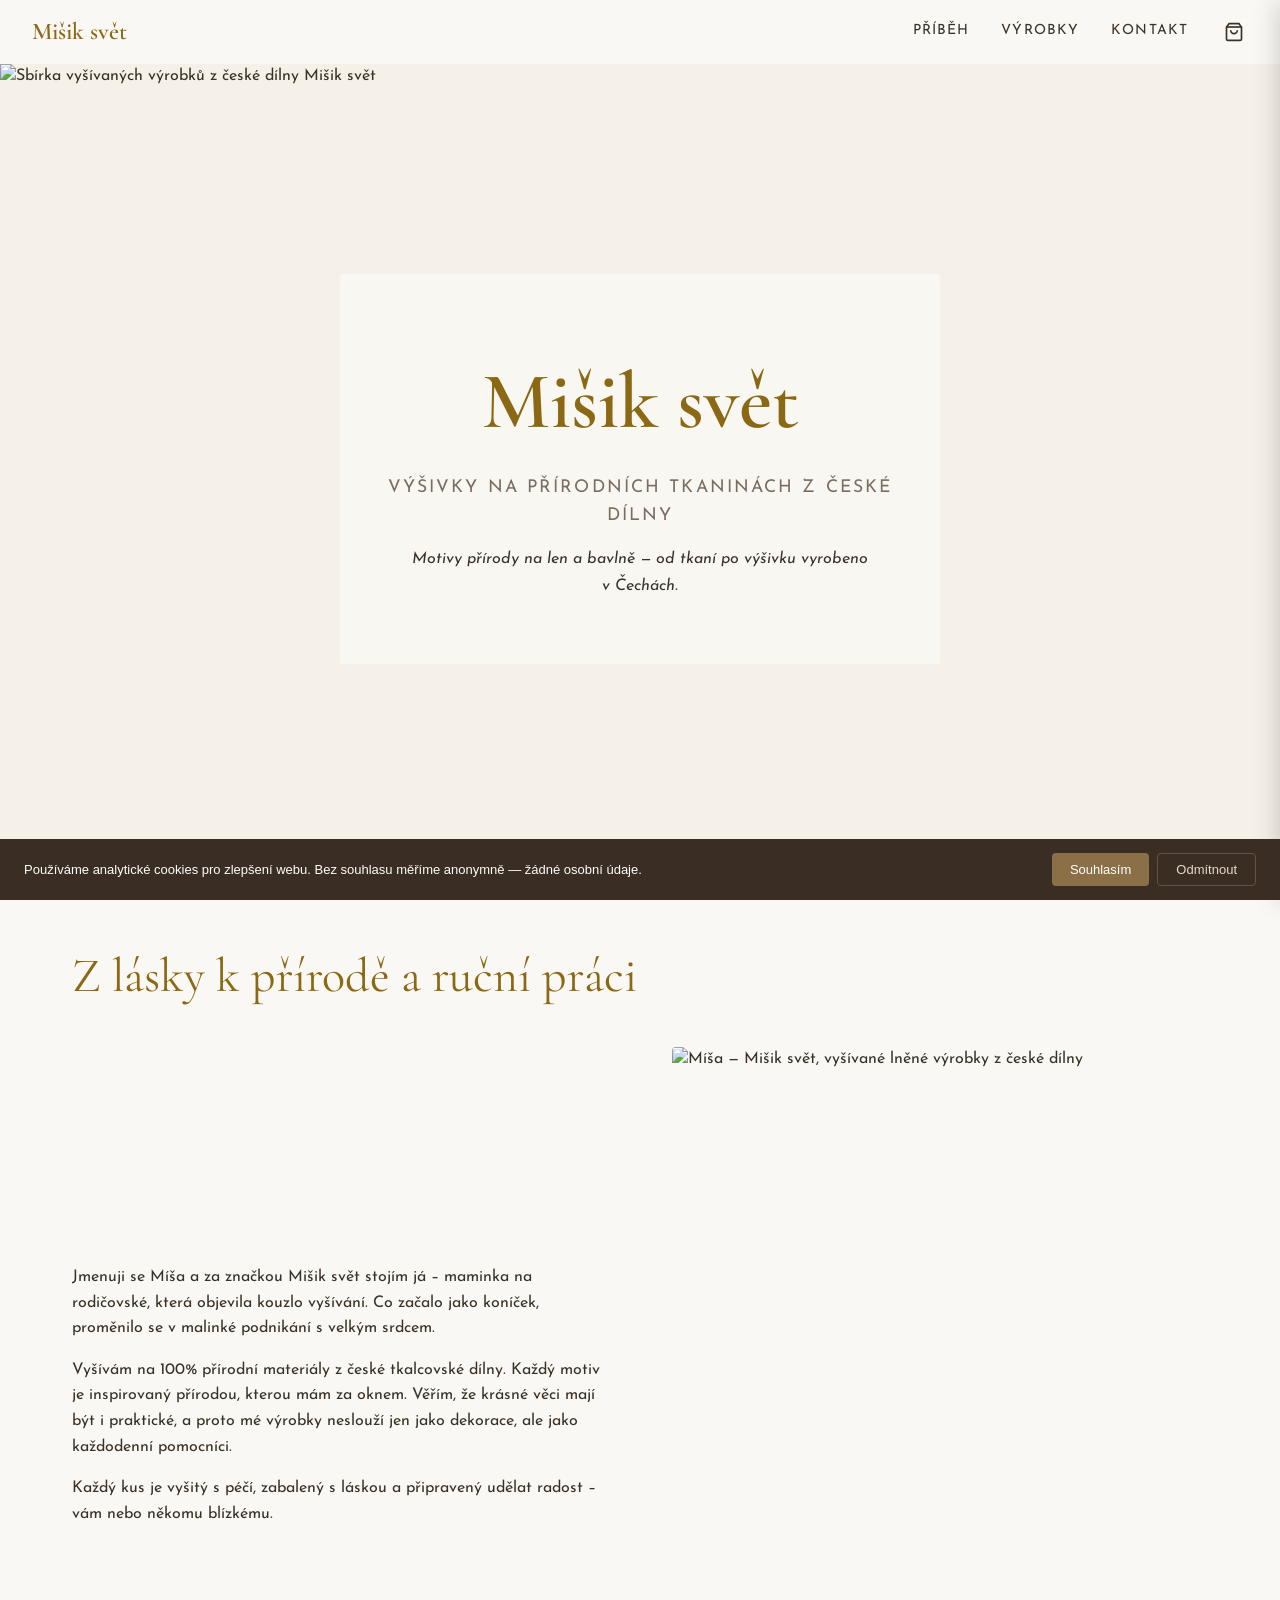
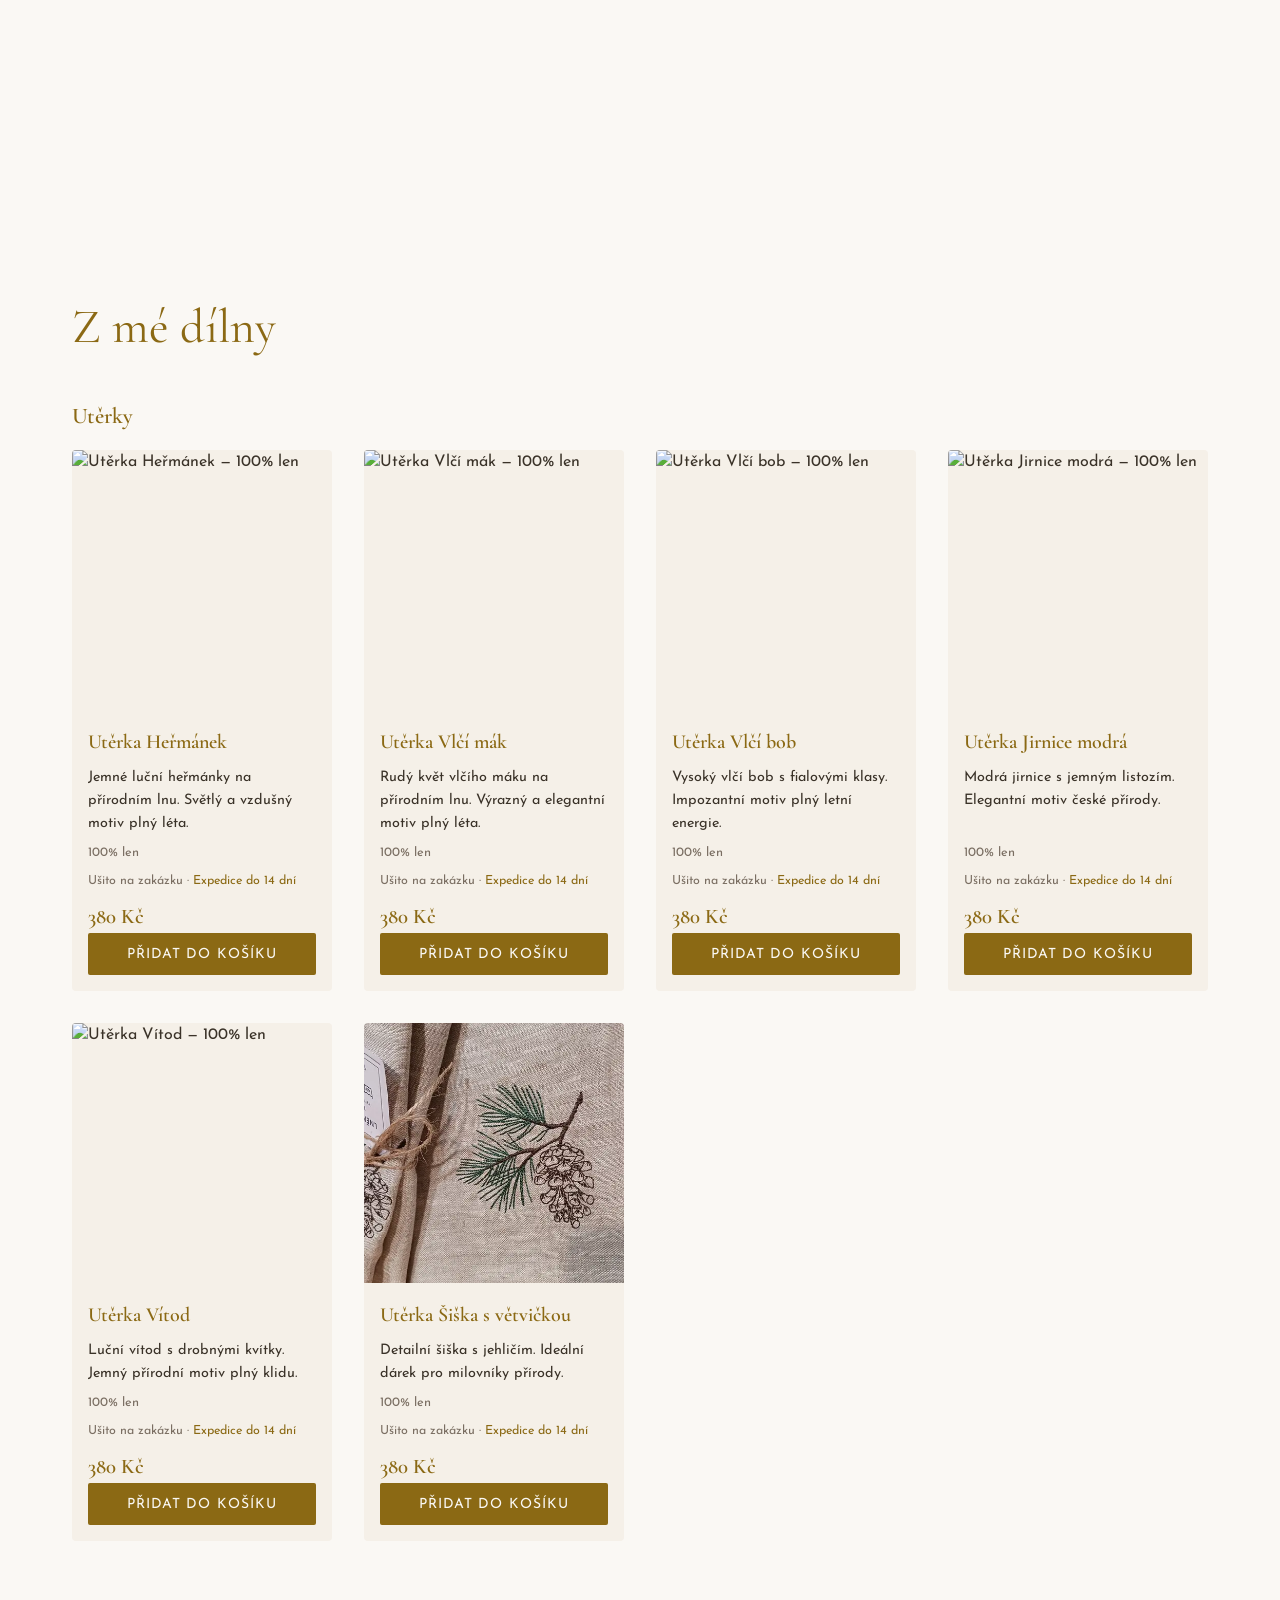
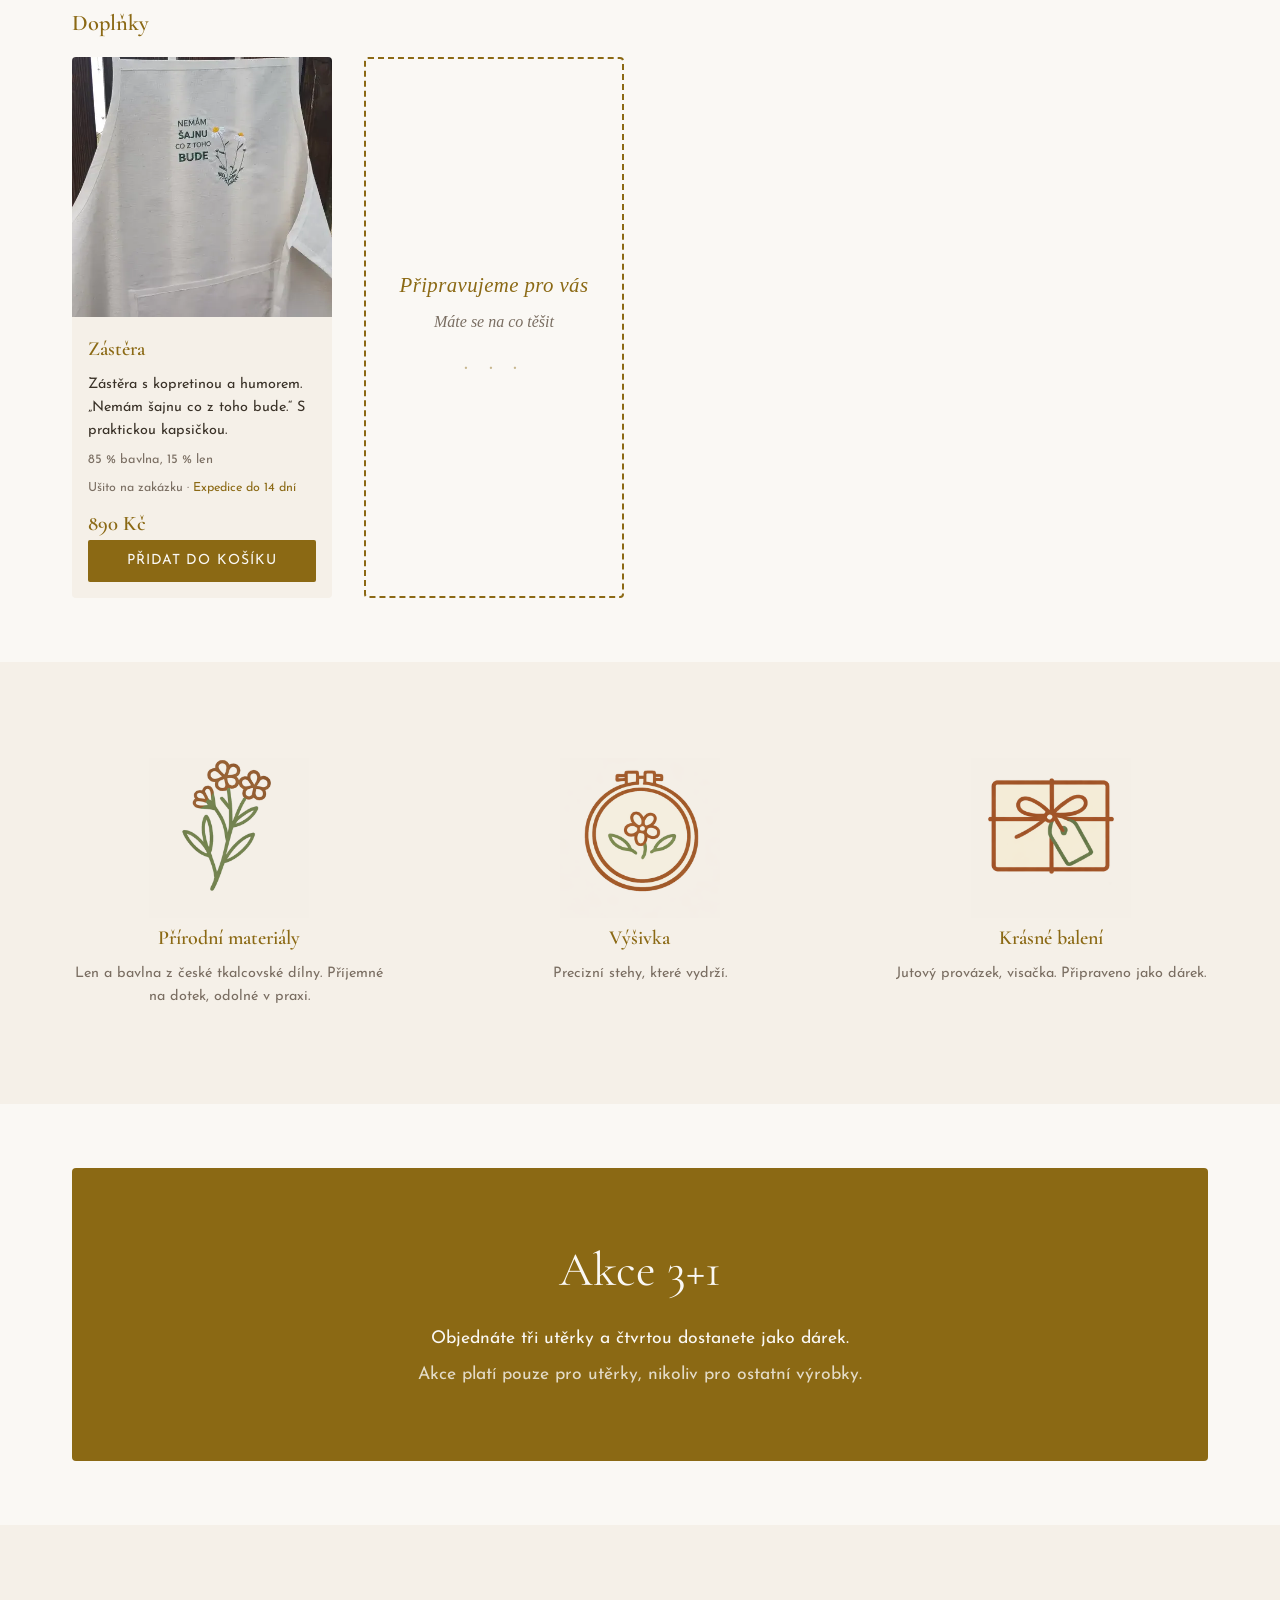
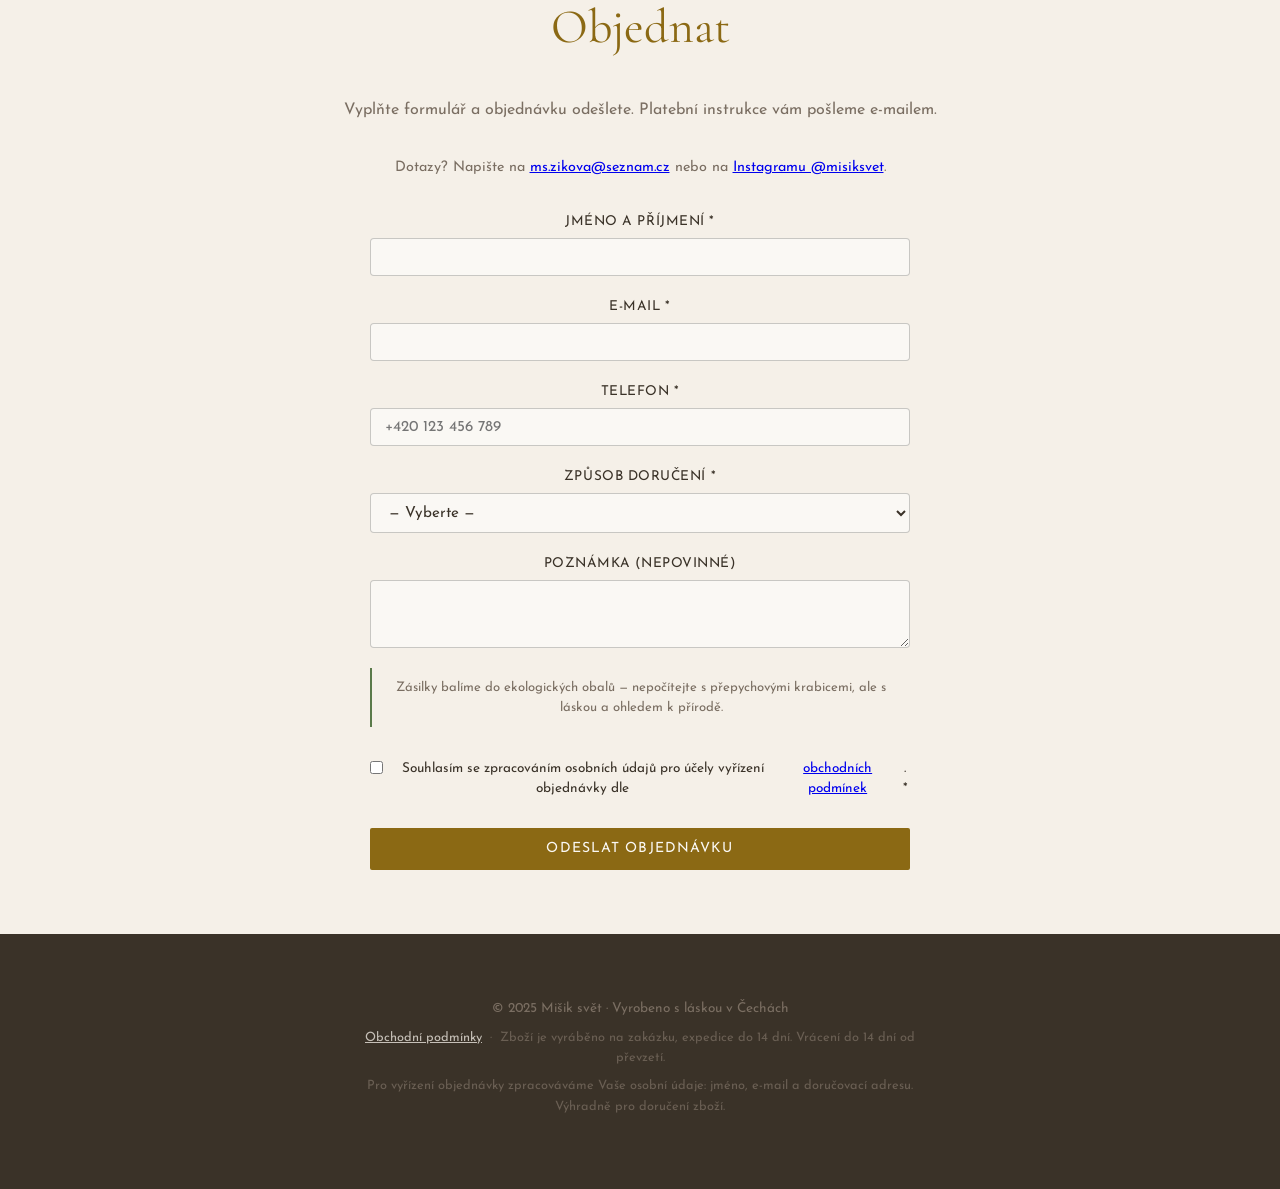
==== commit 9c6f44df: "GA Consent Mode + cookie banner (anonymní měření bez souhlasu)" ====
--- a/index.html
+++ b/index.html
@@ -3,6 +3,19 @@
 <head>
   <meta charset="UTF-8">
   <meta name="viewport" content="width=device-width, initial-scale=1.0">
+  <!-- Google tag (gtag.js) -->
+  <script>
+    window.dataLayer = window.dataLayer || [];
+    function gtag(){dataLayer.push(arguments);}
+    gtag('consent', 'default', {
+      analytics_storage: localStorage.getItem('ga-consent') === 'granted' ? 'granted' : 'denied'
+    });
+  </script>
+  <script async src="https://www.googletagmanager.com/gtag/js?id=G-WV1B6X8JFN"></script>
+  <script>
+    gtag('js', new Date());
+    gtag('config', 'G-WV1B6X8JFN');
+  </script>
   <title>Mišik svět — Vyšívané lněné výrobky z Čech</title>
   <meta name="description" content="Lněné utěrky a zástěry s českou výšivkou. Od tkaní po výšivku vyrobeno v ČR.">
 
@@ -485,5 +498,28 @@
   <script src="js/order.js"></script>
   <script src="js/main.js"></script>
 
+<!-- Cookie banner -->
+<div id="cookie-banner" style="display:none;position:fixed;bottom:0;left:0;right:0;background:#3a2e24;color:#fffdf9;padding:14px 24px;z-index:9999;align-items:center;gap:16px;flex-wrap:wrap;">
+  <p style="margin:0;flex:1;font-size:13px;font-family:Arial,sans-serif;line-height:1.5;">
+    Používáme analytické cookies pro zlepšení webu. Bez souhlasu měříme anonymně — žádné osobní údaje.
+  </p>
+  <div style="display:flex;gap:8px;flex-shrink:0;">
+    <button onclick="cookieChoice('granted')" style="padding:8px 18px;background:#8b6f47;color:#fff;border:none;border-radius:4px;cursor:pointer;font-size:13px;">Souhlasím</button>
+    <button onclick="cookieChoice('denied')"  style="padding:8px 18px;background:transparent;color:#e8d9c8;border:1px solid #6b5040;border-radius:4px;cursor:pointer;font-size:13px;">Odmítnout</button>
+  </div>
+</div>
+<script>
+  (function(){
+    if (!localStorage.getItem('ga-consent')) {
+      document.getElementById('cookie-banner').style.display = 'flex';
+    }
+  })();
+  function cookieChoice(c) {
+    localStorage.setItem('ga-consent', c);
+    gtag('consent', 'update', { analytics_storage: c });
+    document.getElementById('cookie-banner').style.display = 'none';
+  }
+</script>
+
 </body>
 </html>
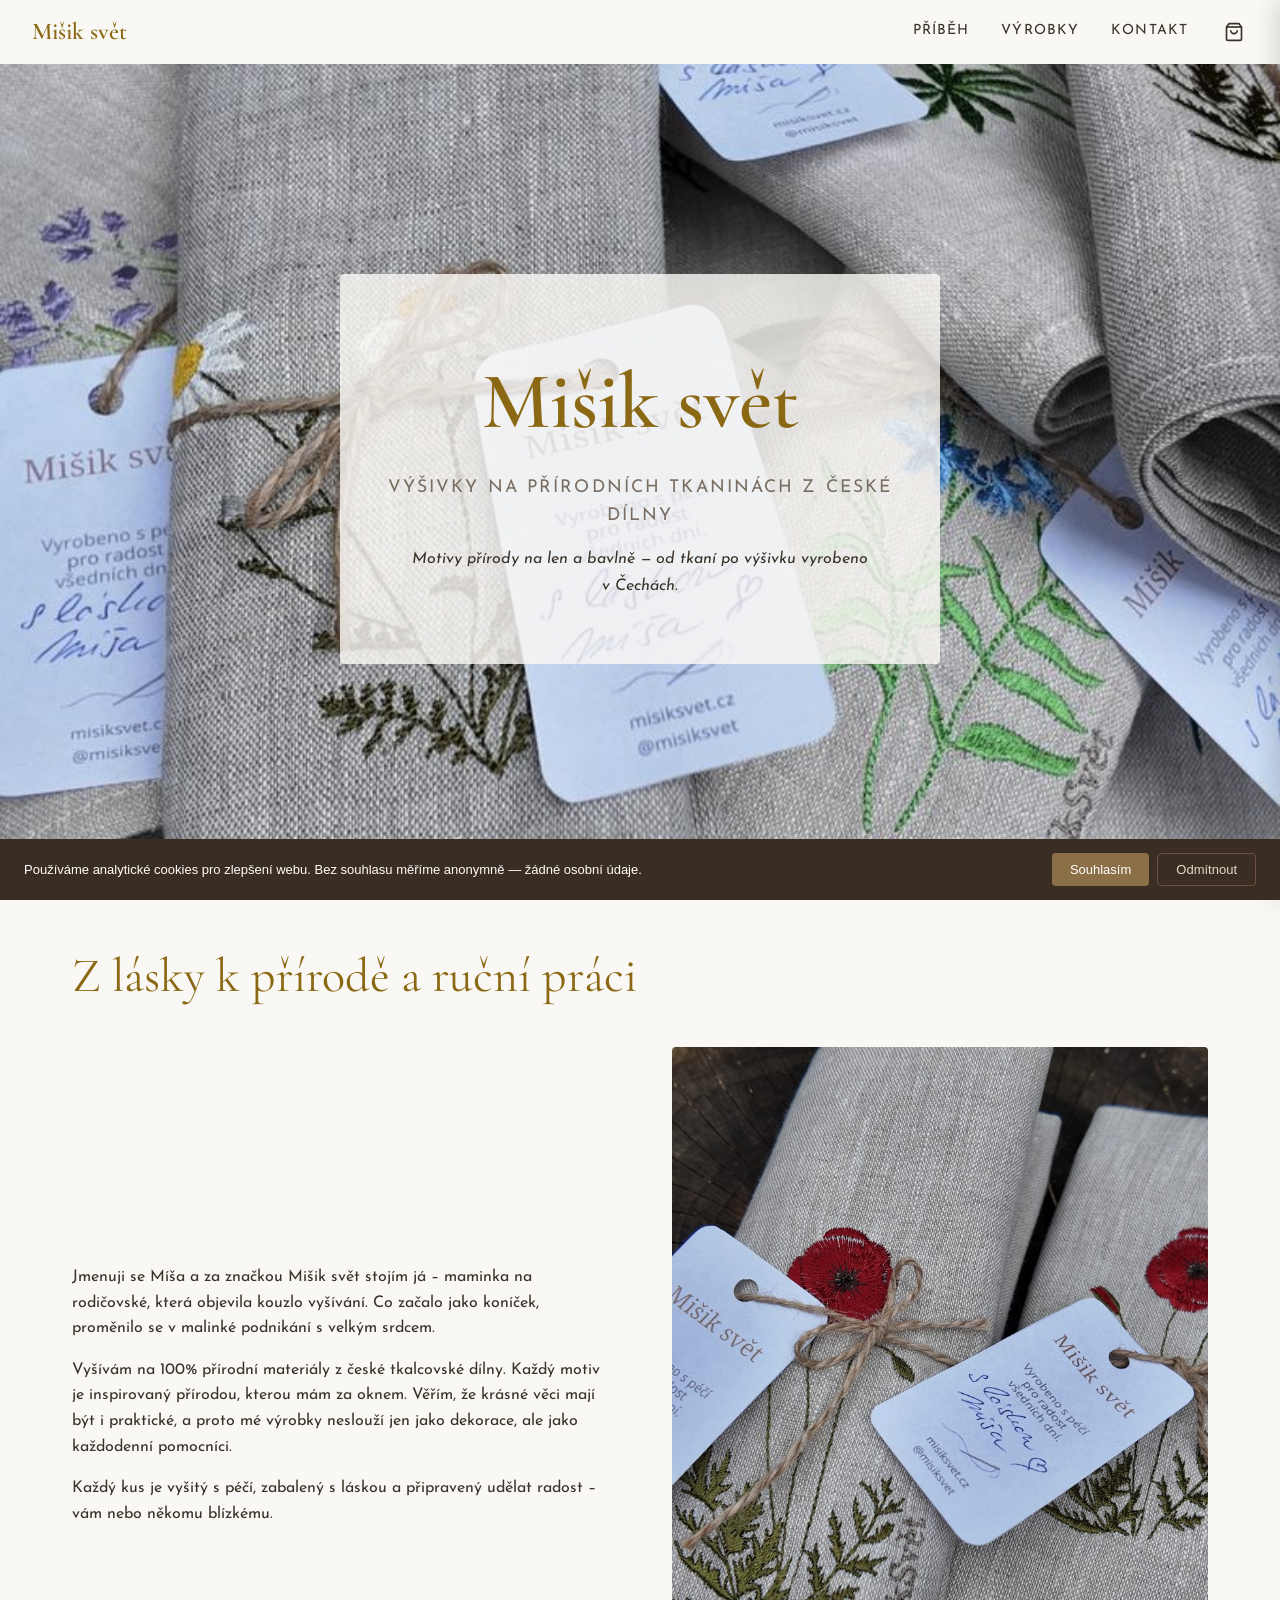
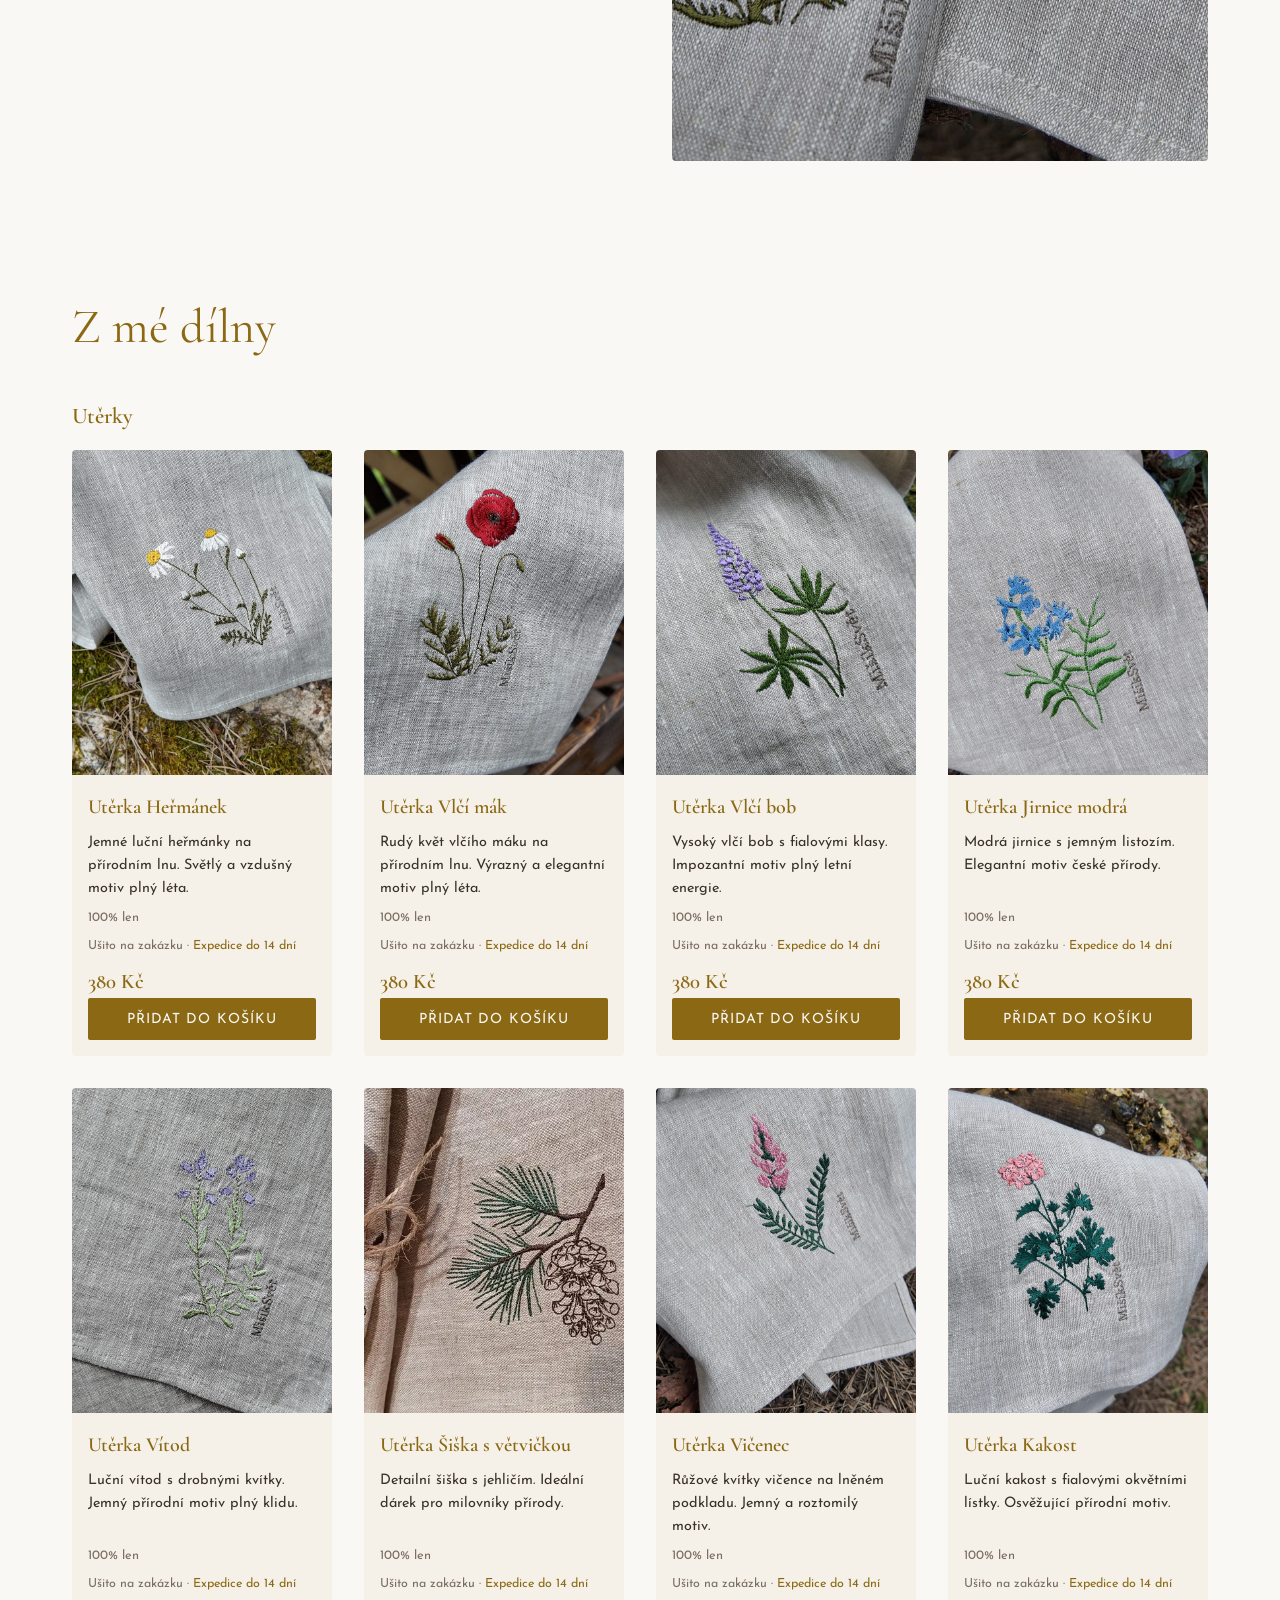
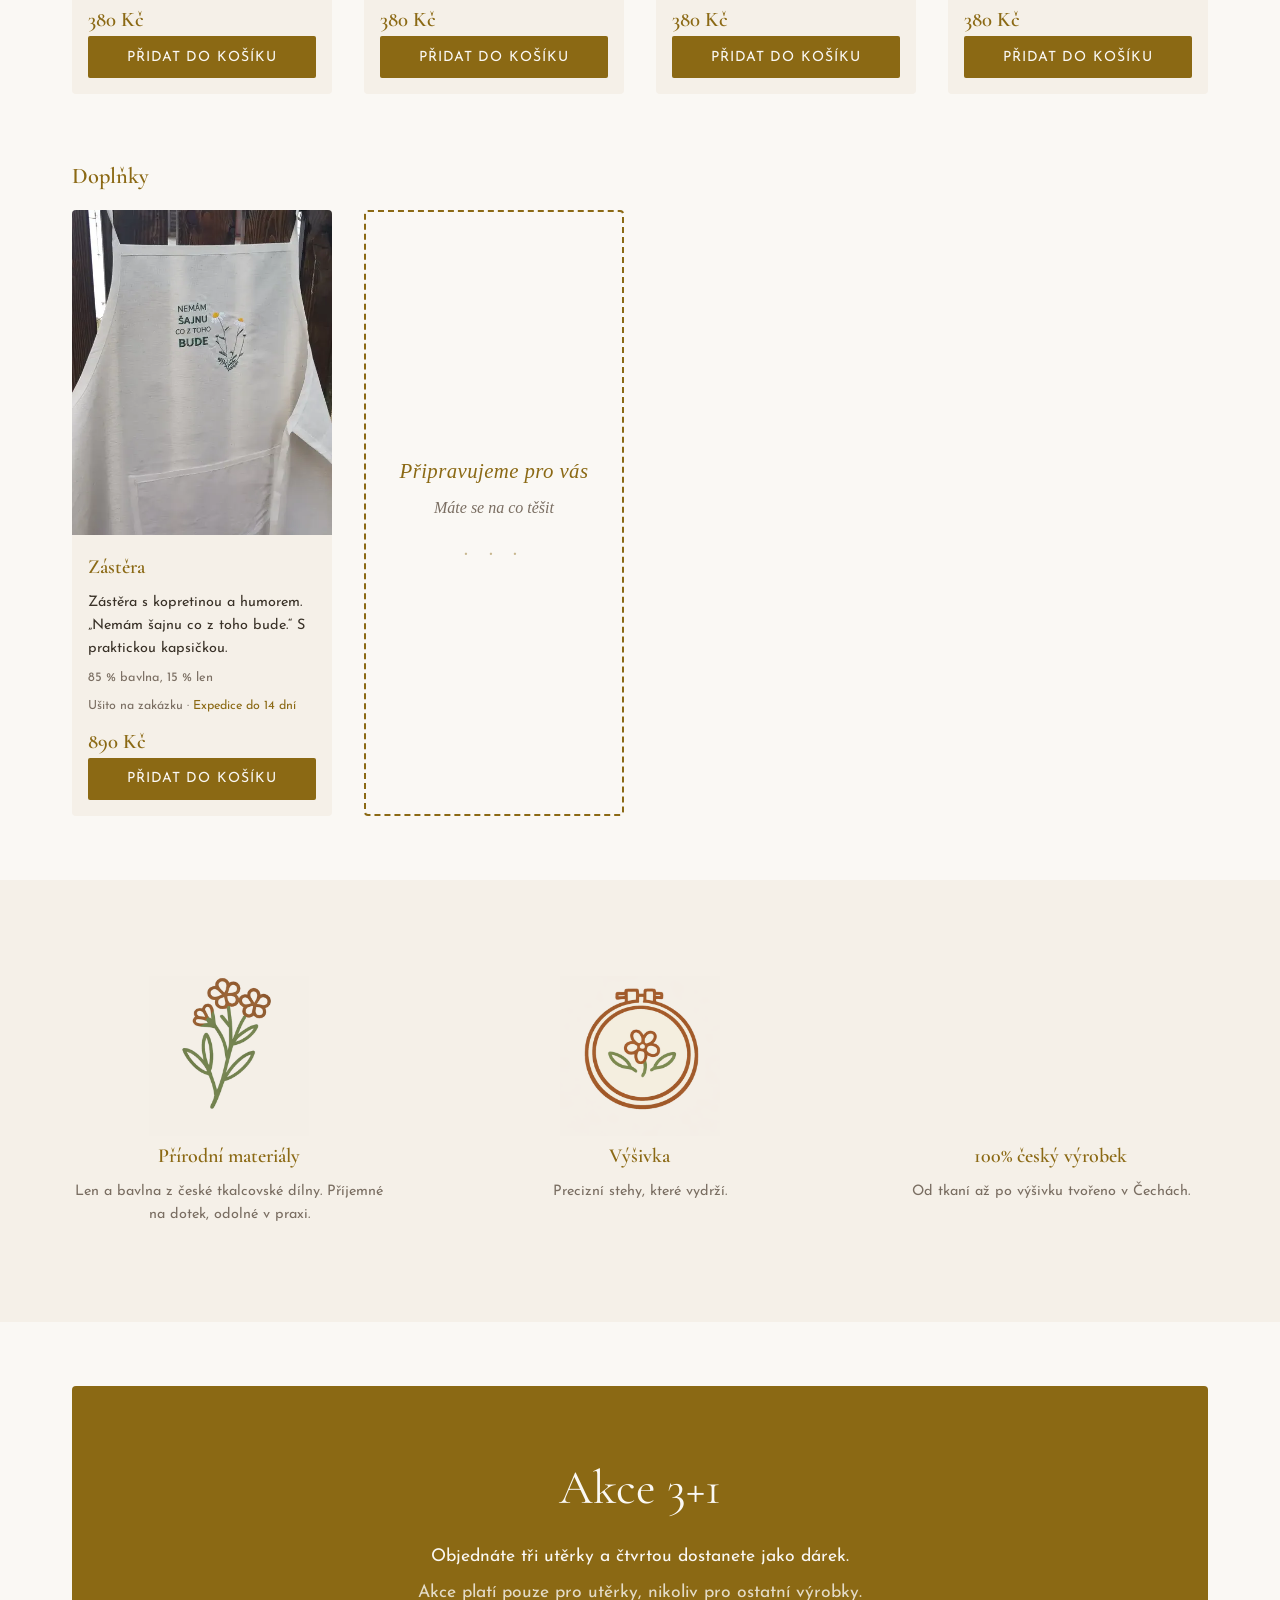
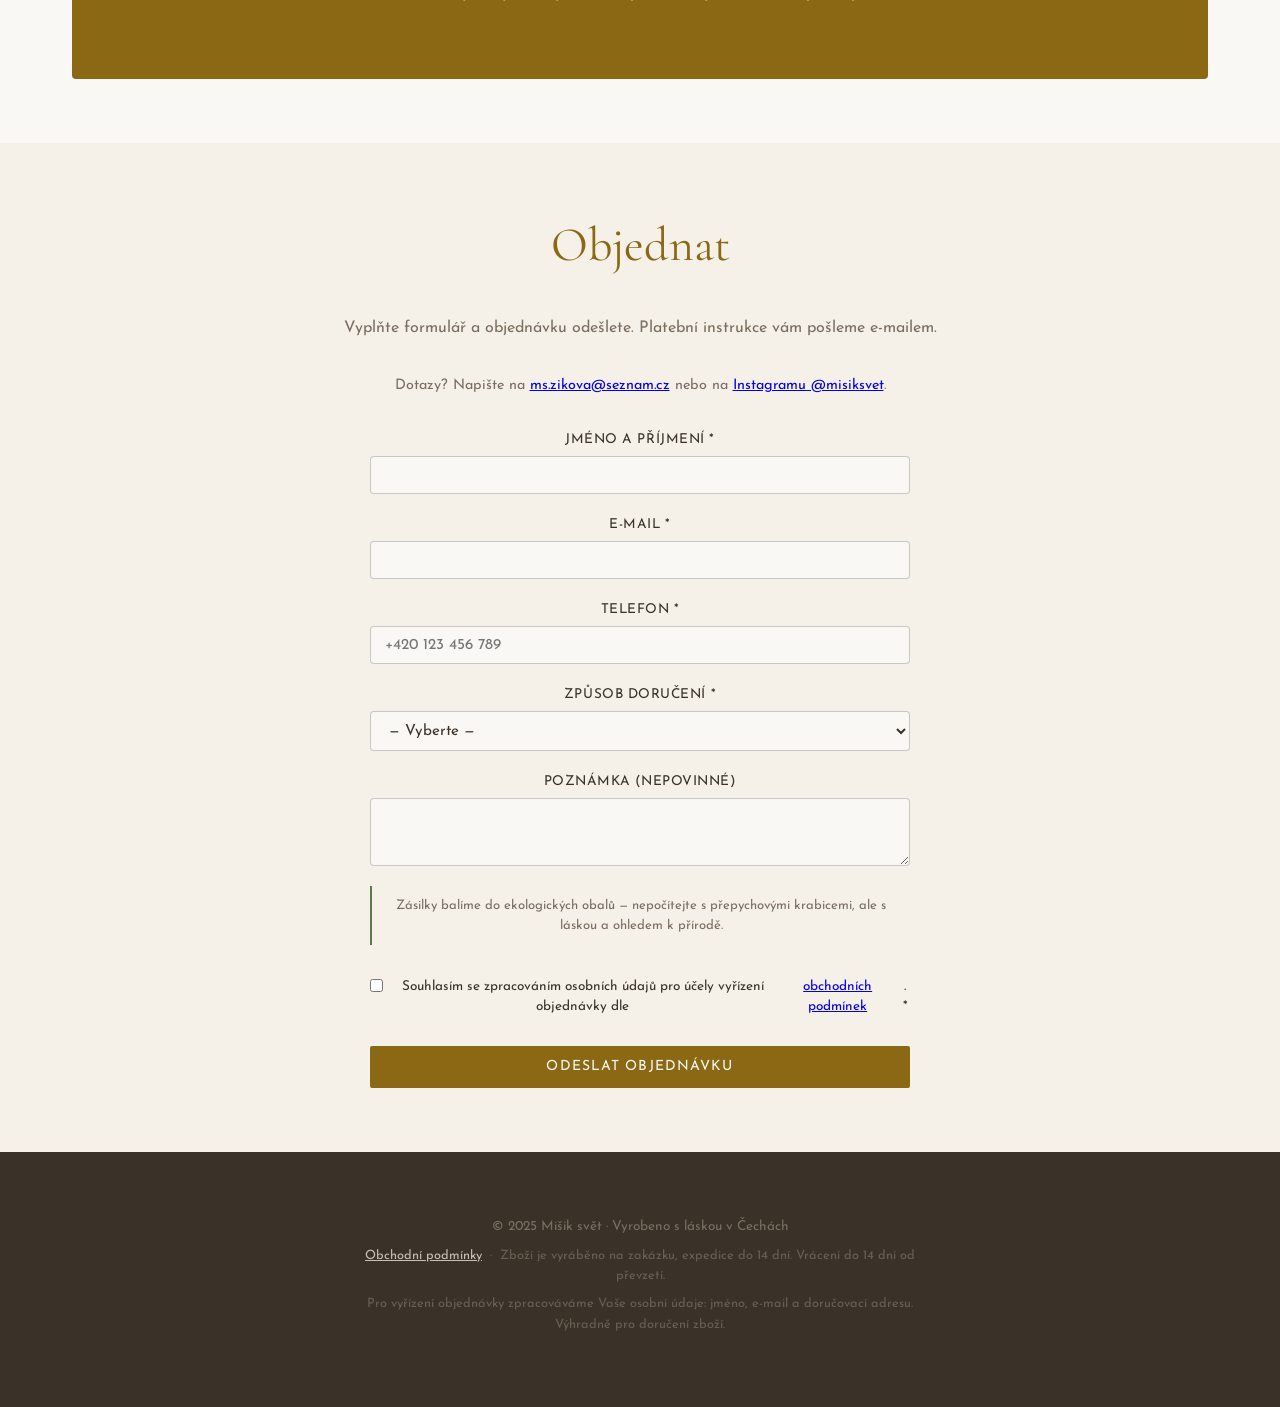
==== commit e2b9643f: "Krásné balení → 100% český výrobek (ikona-cesky.png)" ====
--- a/index.html
+++ b/index.html
@@ -324,9 +324,9 @@
         <p>Precizní stehy, které vydrží.</p>
       </article>
       <article class="value-card">
-        <div class="value-icon" style="background-image:url('obrazky/ikona-baleni.png')" aria-hidden="true"></div>
-        <h3>Krásné balení</h3>
-        <p>Jutový provázek, visačka. Připraveno jako dárek.</p>
+        <div class="value-icon" style="background-image:url('obrazky/ikona-cesky.png')" aria-hidden="true"></div>
+        <h3>100% český výrobek</h3>
+        <p>Od tkaní až po výšivku tvořeno v&nbsp;Čechách.</p>
       </article>
     </div>
   </section>
--- a/css/style.css
+++ b/css/style.css
@@ -296,7 +296,7 @@
 
 .product-card img {
   width: 100%;
-  aspect-ratio: 1 / 1;
+  aspect-ratio: 4 / 5;
   object-fit: cover;
 }
 
@@ -992,9 +992,14 @@
 }
 
 @media (max-width: 600px) {
+  #product-modal {
+    align-items: flex-start;
+    overflow-y: auto;
+    padding: 0.5rem;
+  }
   .product-modal__box {
     grid-template-columns: 1fr;
-    max-height: 95vh;
+    max-height: none;
   }
 }
 
@@ -1005,7 +1010,7 @@
 
 .product-modal__img {
   width: 100%;
-  aspect-ratio: 1 / 1;
+  aspect-ratio: 4 / 5;
   object-fit: cover;
   border-radius: 6px 0 0 0;
   display: block;
@@ -1047,8 +1052,8 @@
 @media (max-width: 600px) {
   .product-modal__img {
     border-radius: 6px 6px 0 0;
-    max-height: 55vw;
-    aspect-ratio: auto;
+    aspect-ratio: 4 / 5;
+    max-height: none;
   }
   .product-modal__thumbs {
     border-radius: 0;
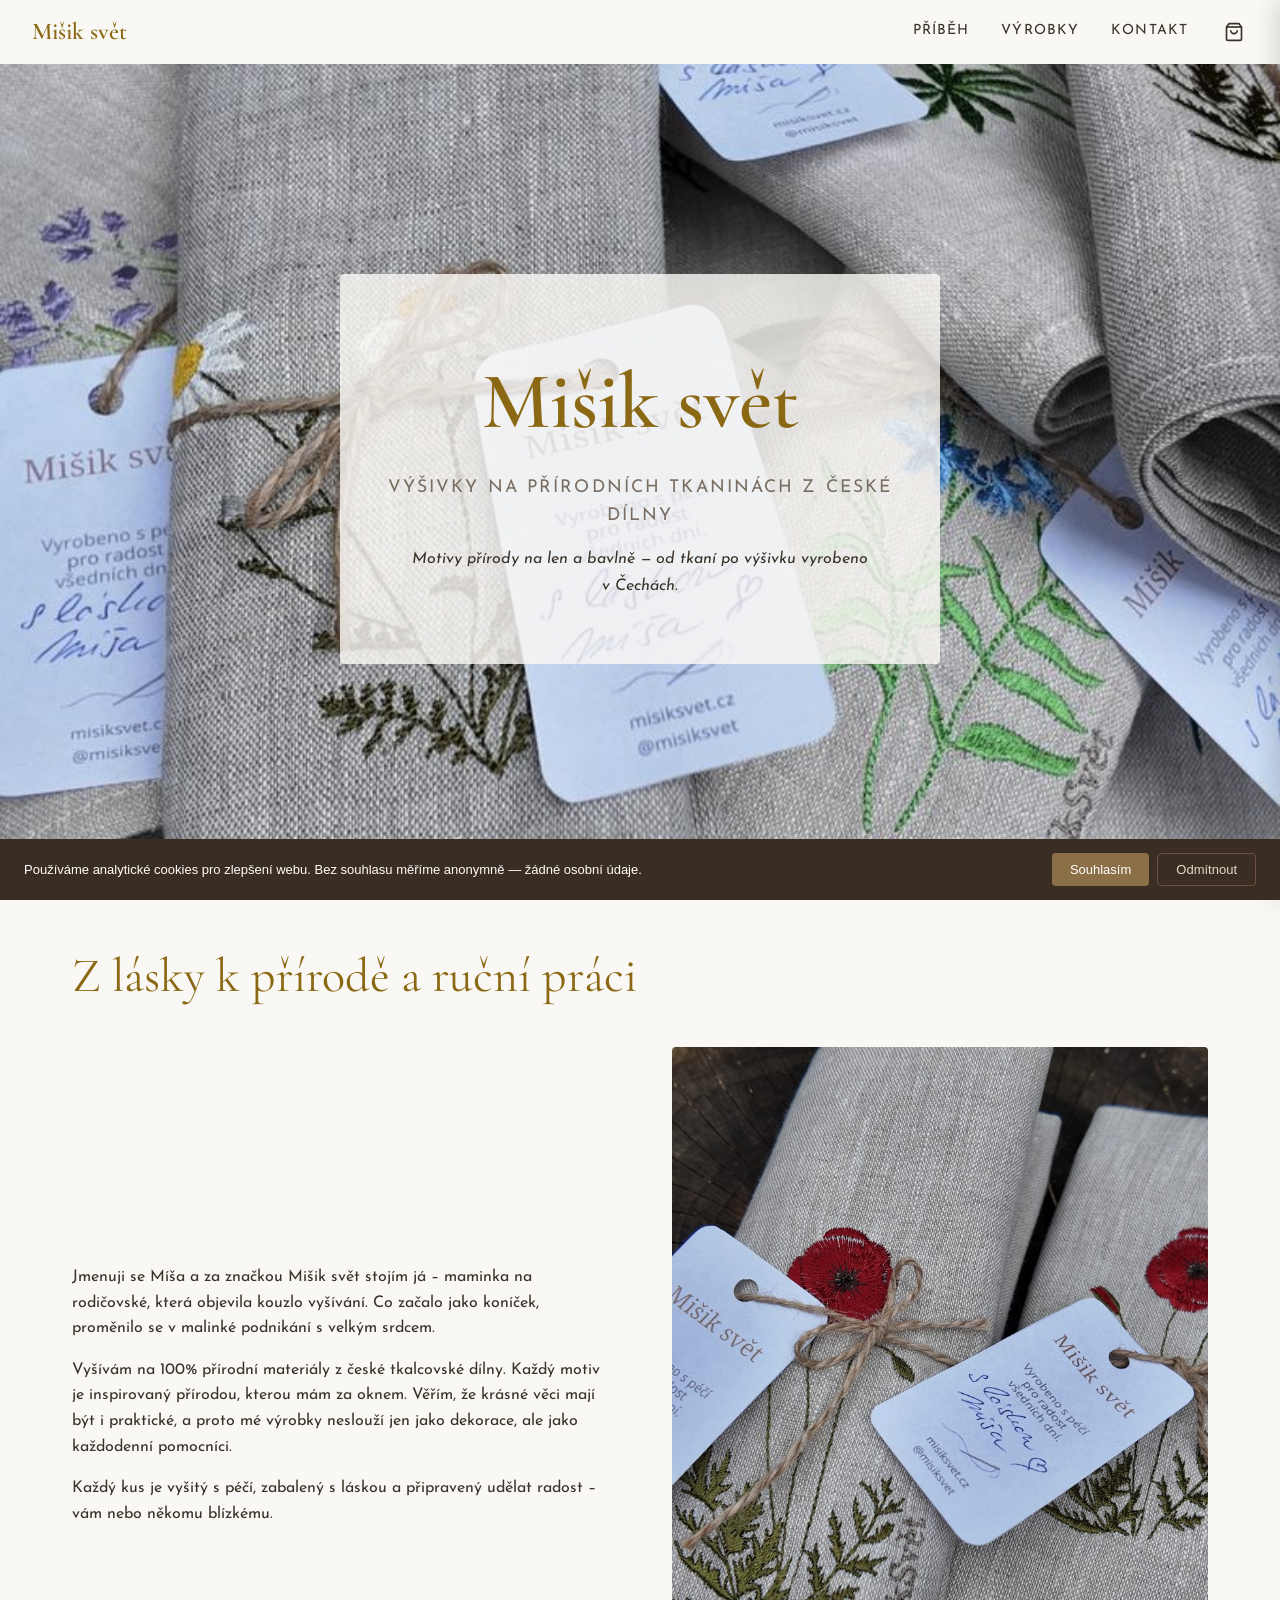
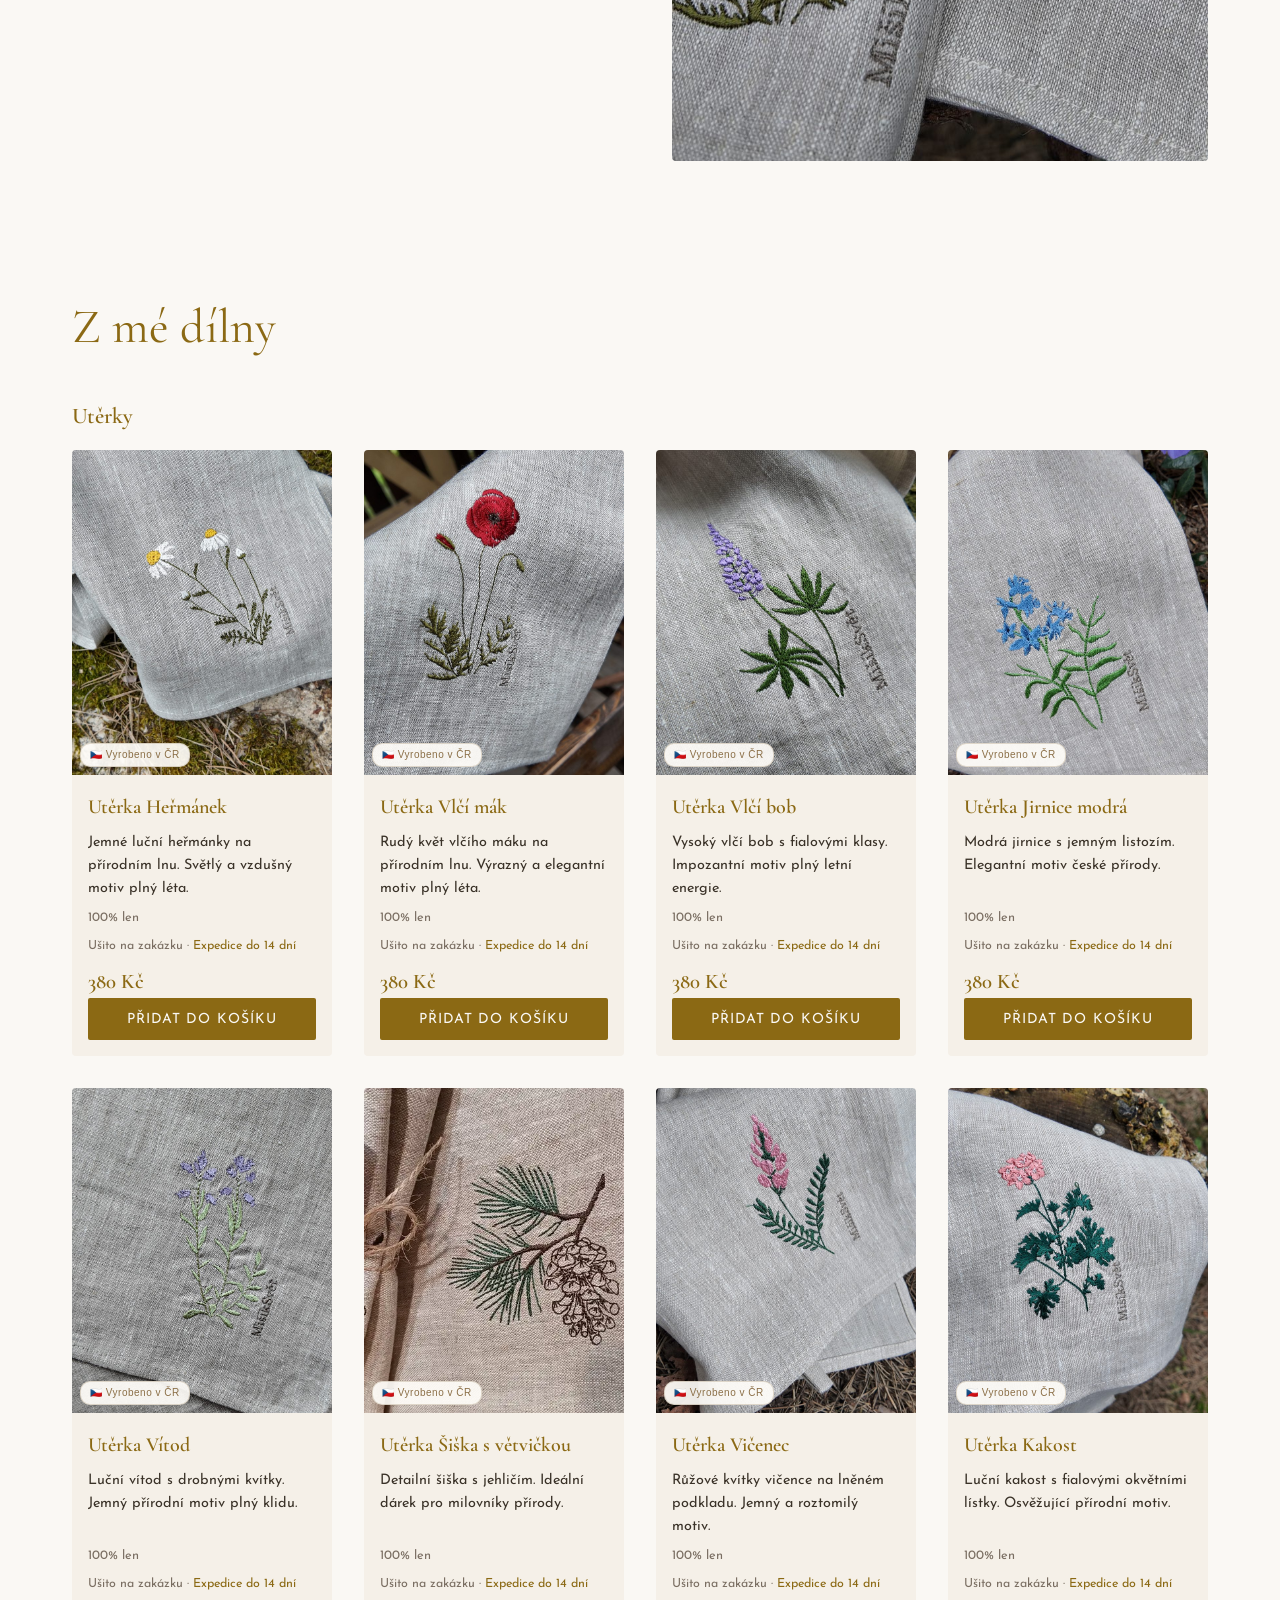
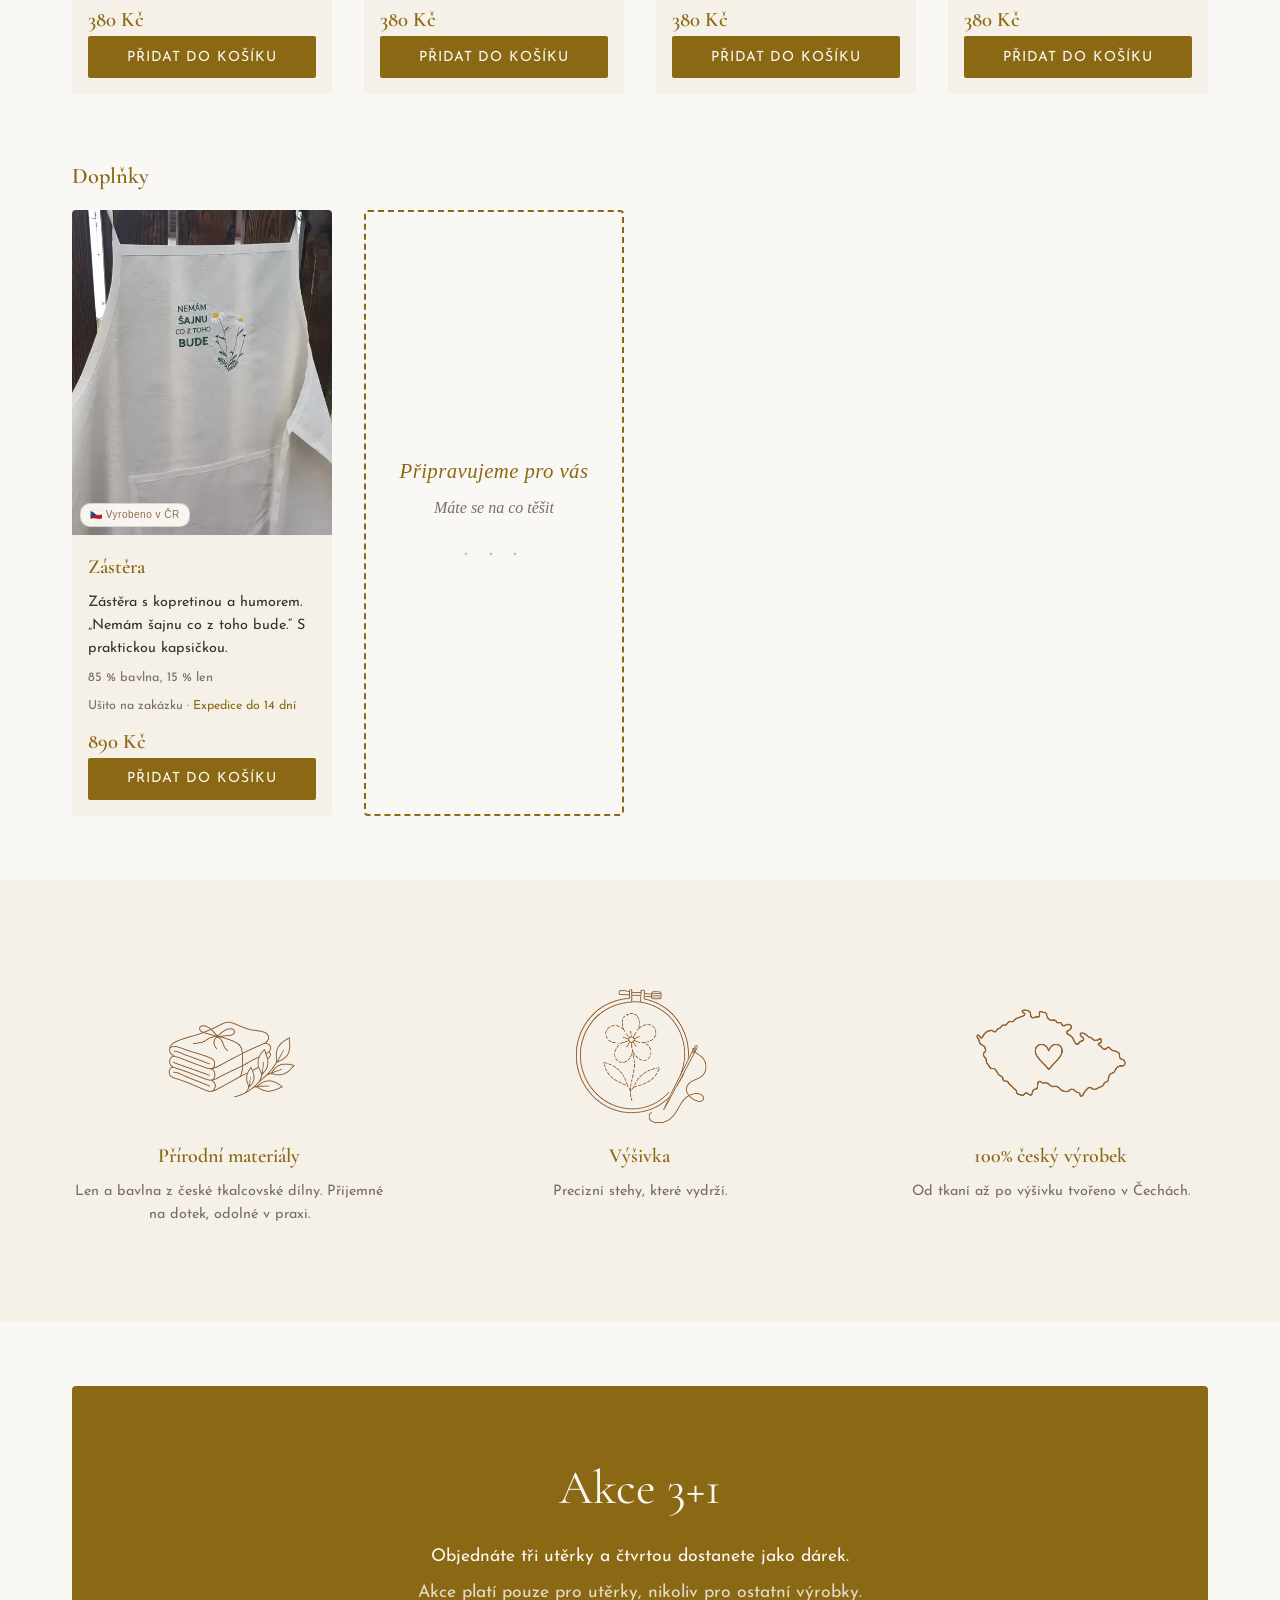
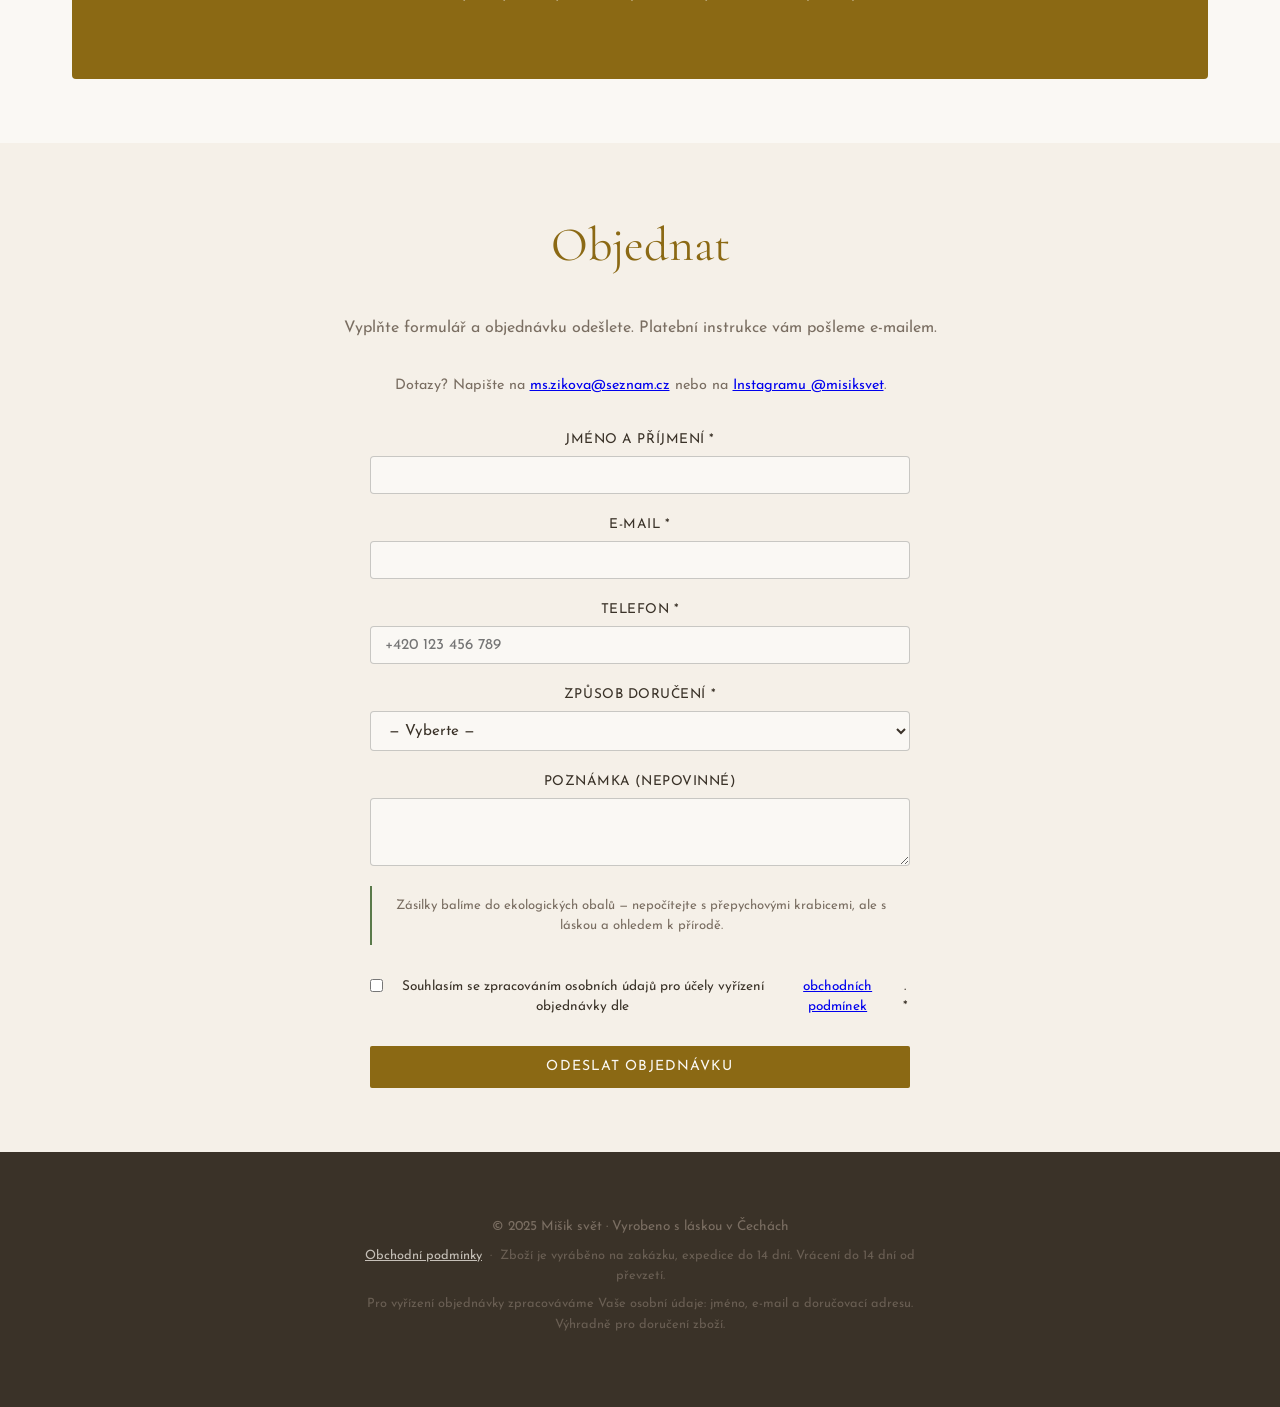
==== commit 276c004a: "Výraznější hlášení o odeslání objednávky + reset formuláře - form-success: větší font, tučně, zelený" ====
--- a/index.html
+++ b/index.html
@@ -424,7 +424,7 @@
 
       <p id="cart-error" class="form-error" hidden></p>
       <button type="submit" id="submit-btn" class="btn btn--primary">Odeslat objednávku</button>
-      <p id="form-success" class="form-success" hidden>Objednávka odeslána! Potvrzení dorazí na váš e-mail. Pokud ho nevidíte, zkontrolujte složku Spam nebo Hromadná pošta.</p>
+      <p id="form-success" class="form-success" hidden>✅ Objednávka odeslána!<br>Potvrzení dorazí na váš e-mail. Pokud ho nevidíte, zkontrolujte složku Spam nebo Hromadná pošta.</p>
       <p id="form-error" class="form-error" hidden>Něco se nepovedlo. Zkuste to prosím znovu nebo nás kontaktujte na Instagramu.</p>
     </form>
   </section>
--- a/css/style.css
+++ b/css/style.css
@@ -294,10 +294,33 @@
   transform: translateY(-3px);
 }
 
+.product-card__img-wrap {
+  position: relative;
+  width: 100%;
+  aspect-ratio: 4 / 5;
+  overflow: hidden;
+}
+
 .product-card img {
   width: 100%;
-  aspect-ratio: 4 / 5;
+  height: 100%;
   object-fit: cover;
+  display: block;
+}
+
+.product-card__cesky {
+  position: absolute;
+  bottom: 8px;
+  left: 8px;
+  background: rgba(255, 253, 249, 0.92);
+  color: #8b6f47;
+  font-size: 10px;
+  font-family: Arial, sans-serif;
+  letter-spacing: 0.5px;
+  padding: 3px 9px;
+  border-radius: 10px;
+  border: 1px solid rgba(139, 111, 71, 0.25);
+  pointer-events: none;
 }
 
 .product-card__body {
@@ -375,10 +398,9 @@
   width: 160px;
   height: 160px;
   margin: 0 auto 4px;
-  background-size: 290%;
+  background-size: contain;
   background-position: center;
   background-repeat: no-repeat;
-  mix-blend-mode: multiply;
 }
 
 .value-card h3 {
@@ -907,12 +929,16 @@
 }
 
 .form-success {
-  color: #2a7a2a;
-  font-size: 0.95rem;
-  margin-top: 1rem;
-  padding: 0.75rem 1rem;
-  background: #f0faf0;
-  border-radius: 4px;
+  color: #1e5c1e;
+  font-size: 1.05rem;
+  font-weight: 600;
+  line-height: 1.6;
+  margin-top: 1.5rem;
+  padding: 1.25rem 1.5rem;
+  background: #e8f5e8;
+  border: 2px solid #4caf50;
+  border-radius: 6px;
+  text-align: center;
 }
 
 #submit-btn {
